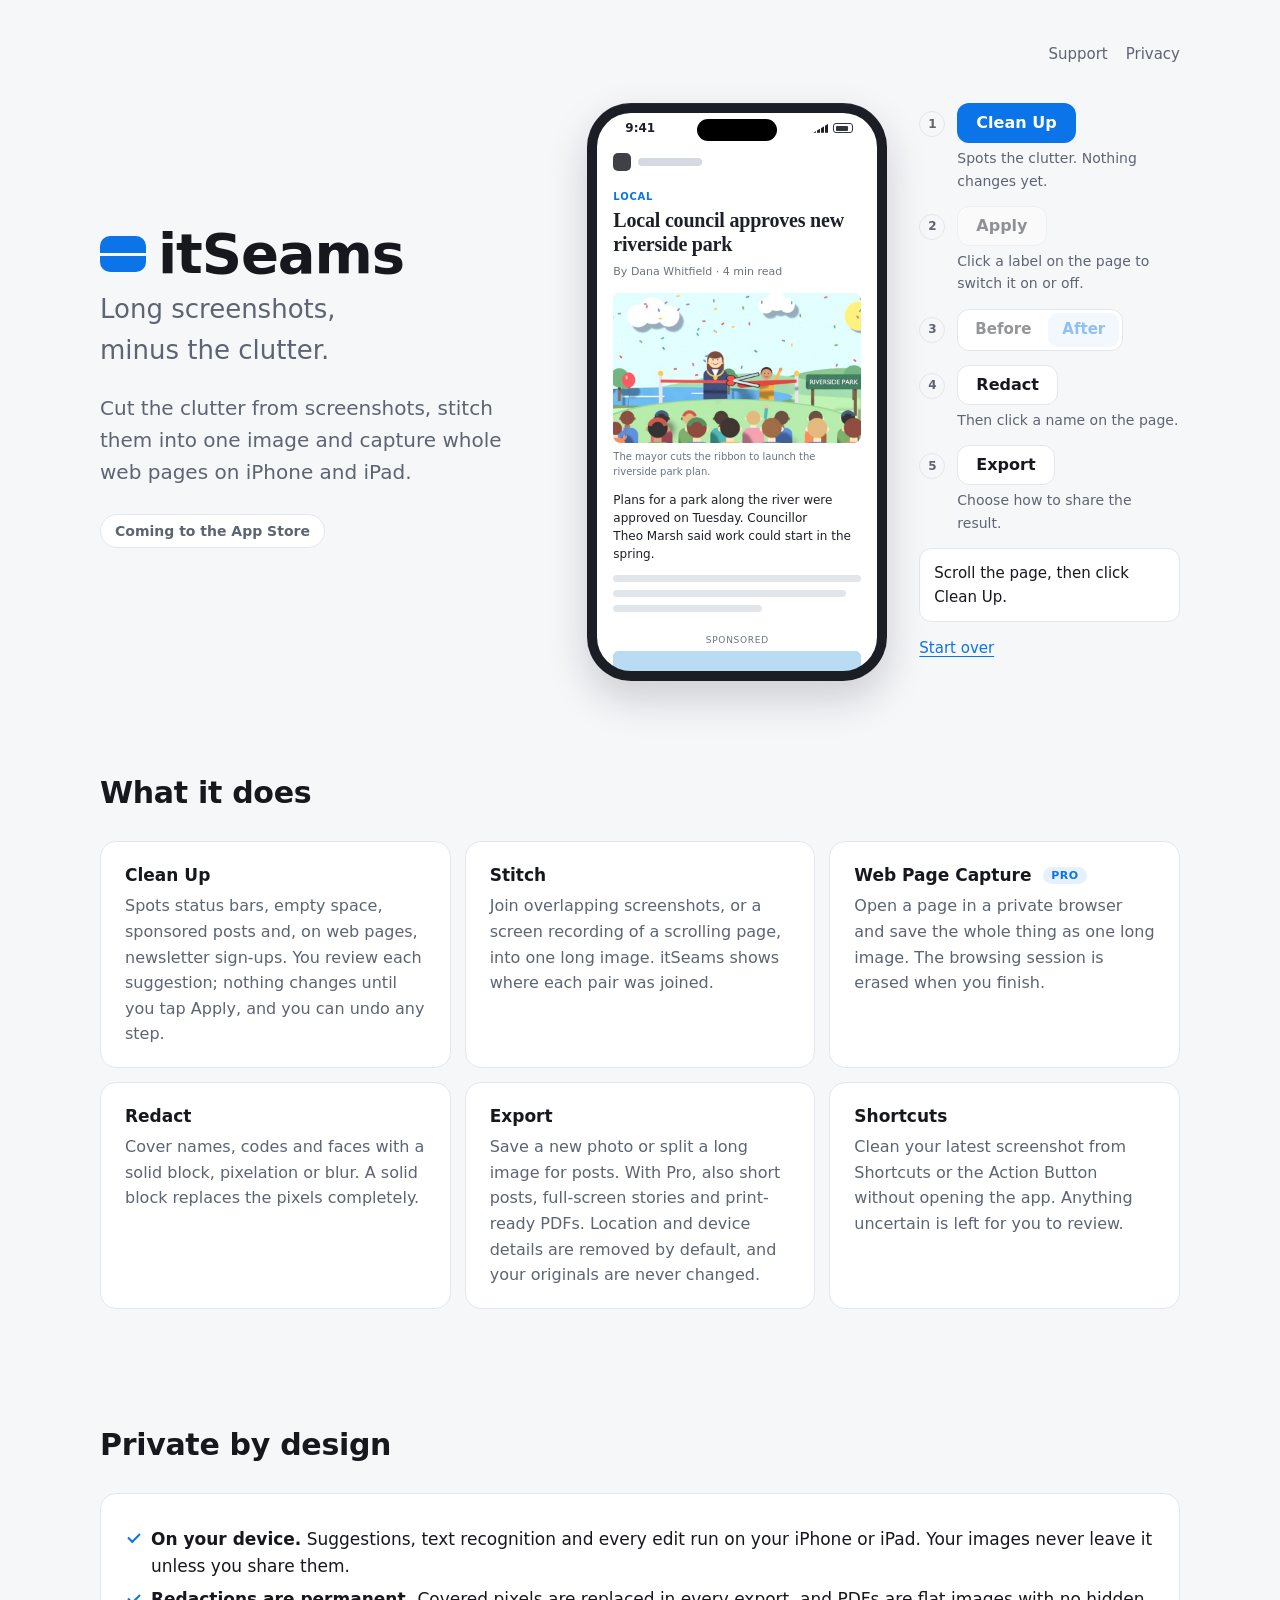
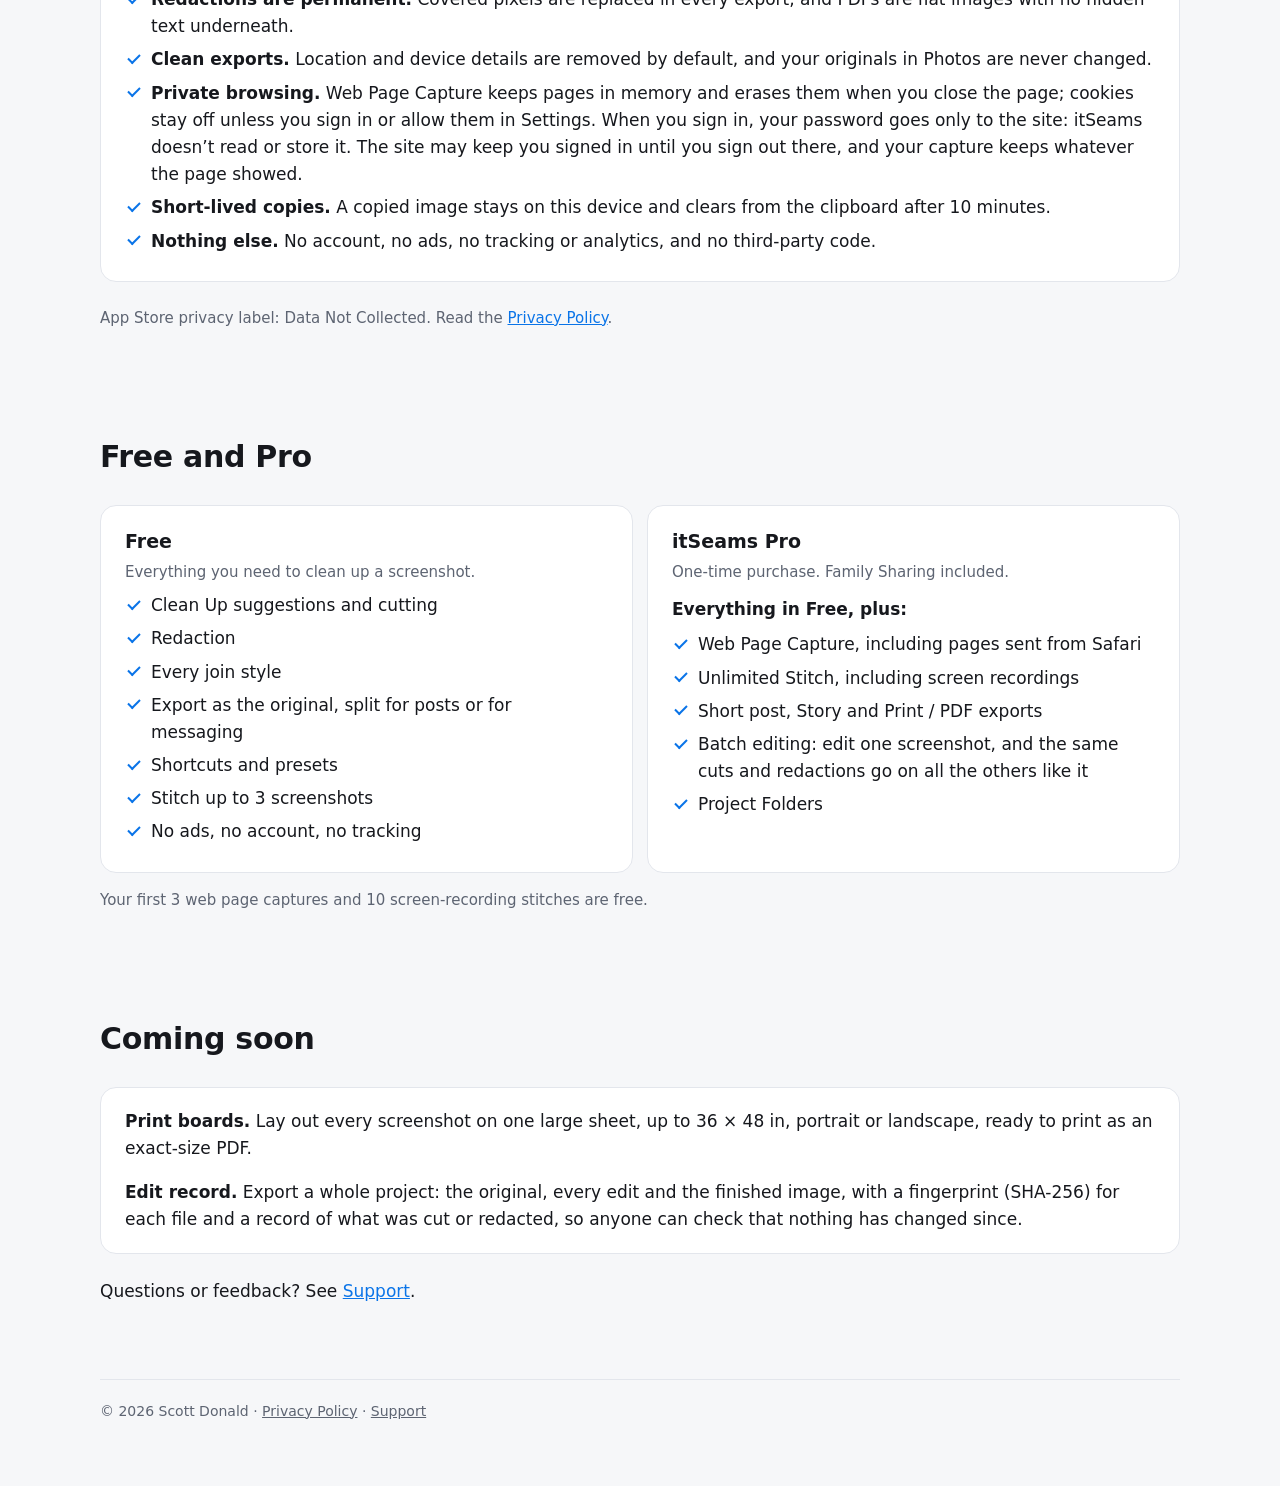
==== index.html @ 7c0210e3 "Demo: Export step with simulated presets An Export button under Redact opens a popup (a bottom sheet" ====
<!doctype html>
<html lang="en">
<head>
<meta charset="utf-8">
<meta http-equiv="Content-Security-Policy" content="default-src 'none'; script-src 'self'; style-src 'self'; img-src 'self'; form-action 'none'; base-uri 'none'; object-src 'none'">
<meta name="referrer" content="no-referrer">
<meta name="color-scheme" content="light dark">
<meta name="viewport" content="width=device-width, initial-scale=1">
<title>itSeams: clean, long screenshots</title>
<meta name="description" content="itSeams cleans up screenshots, stitches them into one long image, captures whole web pages and redacts what's private, all on your iPhone and iPad.">
<meta name="theme-color" content="#f6f7f9" media="(prefers-color-scheme: light)">
<meta name="theme-color" content="#0f1115" media="(prefers-color-scheme: dark)">
<meta property="og:type" content="website">
<meta property="og:site_name" content="itSeams">
<meta property="og:title" content="itSeams: clean, long screenshots">
<meta property="og:description" content="Clean up, stitch and redact screenshots on your iPhone and iPad. No account, no tracking.">
<meta property="og:url" content="https://itseams.app/">
<link rel="icon" href="/favicon.svg" type="image/svg+xml">
<link rel="stylesheet" href="/style.css">
<link rel="stylesheet" href="/demo.css">
<script src="/demo.js" defer></script>
<script src="/guide.js" defer></script>
</head>
<body>
<div class="wrap">
<header class="home-header">
  <nav><a href="/support/">Support</a><a href="/privacy/">Privacy</a></nav>
</header>
<main>
  <section class="hero">
    <h1 class="title"><span class="mark" aria-hidden="true"></span>itSeams</h1>
    <p class="slogan">Long screenshots, minus the clutter.</p>
  </section>

  <section class="section demo" id="demo" aria-labelledby="demo-title">
    <h2 id="demo-title" class="vh">Try it: clean up a sample page, compare, then hide a name</h2>
    <div class="demo-grid">
      <div class="phone">
        <div class="screen" id="screen" tabindex="0" role="region" aria-label="Sample page capture, scrollable">
          <div class="pg" id="page">
            <div class="band band-sbar" data-cut="Status bar" data-strength="strong">
              <div class="sbar"><button type="button" class="sb-btn sb-time" data-say="It’s always 9:41 in a screenshot.">9:41</button><span class="sb-icons"><button type="button" class="sb-btn" aria-label="Signal" data-say="No signal needed. itSeams works entirely on your iPhone."><span class="sb-sig"></span></button><button type="button" class="sb-btn" aria-label="Battery" data-say="Always 100% in a screenshot. Clean Up cuts this bar anyway."><span class="sb-bat"></span></button></span></div>
            </div>
            <div class="band">
              <div class="site" aria-hidden="true"><span class="logo"><i></i><b></b></span></div>
            </div>
            <div class="band">
              <div class="pad">
                <p class="kicker">Local</p>
                <p class="hl">Local council approves new riverside park</p>
                <p class="byline">By Dana Whitfield · 4 min read</p>
              </div>
            </div>
            <div class="band">
              <div class="photo"><img src="/img/park-opening.jpg" width="960" height="450" alt="Paper cut-out picture: the mayor, a woman with a gold chain of office, and a young helper cut a red ribbon at Riverside Park; a crowd watches, one child holding a red balloon, with a lake and a hill behind."></div>
              <p class="cap">The mayor cuts the ribbon to launch the riverside park plan.</p>
            </div>
            <div class="band">
              <div class="pad txt">
                <p>Plans for a park along the river were approved on Tuesday. Councillor <button type="button" class="nm">Theo Marsh</button> said work could start in the spring.</p>
                <div class="lines" aria-hidden="true"><span class="ln w100"></span><span class="ln w94"></span><span class="ln w60"></span></div>
              </div>
            </div>
            <div class="band" data-cut="Inline video" data-strength="strong">
              <div class="ad vid">
                <small>Sponsored</small>
                <div class="vid-frame">
                  <svg class="vid-scene" role="img" aria-label="Sponsored video: a red car on a country road" viewBox="0 0 240 120" preserveAspectRatio="xMidYMid slice">
                    <rect width="240" height="120" class="vs-sky"/>
                    <path d="M0 78 L60 56 L110 70 L170 48 L240 66 L240 120 L0 120 Z" class="vs-hill"/>
                    <rect y="88" width="240" height="32" class="vs-road"/>
                    <g class="vs-dash"><rect x="0" y="103" width="16" height="2"/><rect x="40" y="103" width="16" height="2"/><rect x="80" y="103" width="16" height="2"/><rect x="120" y="103" width="16" height="2"/><rect x="160" y="103" width="16" height="2"/><rect x="200" y="103" width="16" height="2"/><rect x="240" y="103" width="16" height="2"/></g>
                    <g class="vs-car" transform="translate(70 66)">
                      <path d="M4 26 C4 20 8 18 14 17 L30 15 L42 6 C46 3 50 2 56 2 L78 2 C84 2 88 4 92 8 L100 16 L112 18 C118 19 120 22 120 26 L120 30 L4 30 Z" class="vs-body"/>
                      <path d="M46 8 L56 5 L74 5 L74 15 L38 15 Z M78 5 L84 5 C87 5 89 6 91 9 L96 15 L78 15 Z" class="vs-glass"/>
                      <circle cx="30" cy="30" r="9" class="vs-tyre"/><circle cx="30" cy="30" r="4" class="vs-hub"/>
                      <circle cx="96" cy="30" r="9" class="vs-tyre"/><circle cx="96" cy="30" r="4" class="vs-hub"/>
                    </g>
                  </svg>
                  <button type="button" class="vid-play" aria-label="Play" data-say="It’s an ad. Clean Up can cut it for you."></button>
                  <span class="vid-bar" aria-hidden="true"><i></i></span>
                  <span class="vid-time" aria-hidden="true">0:15</span>
                </div>
                <p class="vid-cta"><span>Test drive the all-new sedan</span><b>Learn more</b></p>
              </div>
            </div>
            <div class="band">
              <div class="pad lines" aria-hidden="true"><span class="ln w100"></span><span class="ln w88"></span><span class="ln w94"></span><span class="ln w45"></span></div>
            </div>
            <div class="band gap" data-cut="Empty space" data-strength="strong"></div>
            <div class="band">
              <div class="pad txt">
                <p>“It’s a place for everyone,” said <button type="button" class="nm">Ines Calder</button>, who lives nearby.</p>
                <div class="lines" aria-hidden="true"><span class="ln w94"></span><span class="ln w100"></span><span class="ln w72"></span></div>
              </div>
            </div>
            <div class="band" data-cut="Sign-up" data-strength="maybe">
              <div class="signup">
                <strong>Subscribe to our newsletter</strong>
                <p>The week’s local news, every Friday.</p>
                <div class="row"><span class="field" aria-hidden="true">Email address</span><button type="button" class="go" data-say="Boxes like this are what Clean Up suggests cutting.">Sign up</button></div>
              </div>
            </div>
            <div class="band" data-cut="End of page" data-strength="strong">
              <div class="related">
                <strong>Related</strong>
                <div class="rel" aria-hidden="true"><i></i><span><span class="ln w94"></span><span class="ln w60"></span></span></div>
                <div class="rel" aria-hidden="true"><i></i><span><span class="ln w88"></span><span class="ln w45"></span></span></div>
                <div class="rel" aria-hidden="true"><i></i><span><span class="ln w100"></span><span class="ln w72"></span></span></div>
              </div>
              <div class="foot" aria-hidden="true"><span class="ln w45"></span><span class="ln w60"></span></div>
            </div>
          </div>
        </div>
      </div>

      <div class="panel" id="panel" hidden>
        <ol class="steps">
          <li><div><button type="button" class="btn primary" id="btn-clean">Clean Up</button>
            <span class="hint">Spots the clutter. Nothing changes yet.</span></div></li>
          <li><div><button type="button" class="btn" id="btn-apply" disabled>Apply</button>
            <span class="hint">Tap a label on the page to switch it on or off.</span></div></li>
          <li><div><div class="seg" role="group" aria-label="Compare">
              <button type="button" class="btn" id="btn-before" aria-pressed="false" disabled>Before</button>
              <button type="button" class="btn" id="btn-after" aria-pressed="true" disabled>After</button>
            </div></div></li>
          <li><div><button type="button" class="btn" id="btn-redact" aria-pressed="false">Redact</button>
            <span class="hint">Then tap a name on the page.</span></div></li>
          <li class="ex-step"><div><button type="button" class="btn" id="btn-export" aria-haspopup="dialog" aria-expanded="false" aria-controls="ex-pop">Export</button>
            <span class="hint">Choose how to share the result.</span>
            <div class="ex-scrim" id="ex-scrim" hidden></div>
            <div class="ex-pop" id="ex-pop" role="dialog" aria-labelledby="ex-title" hidden>
              <div class="ex-head"><h3 class="ex-title" id="ex-title">Export</h3><button type="button" class="ex-close" id="ex-close">Done</button></div>
              <div class="ex-opts" role="group" aria-label="Export as">
                <button type="button" class="ex-opt" data-preset="original" aria-pressed="false">Original</button>
                <button type="button" class="ex-opt" data-preset="posts" aria-pressed="false">Split for posts</button>
                <button type="button" class="ex-opt" data-preset="shortPost" aria-pressed="false">Short post · ≤ 4 images <span class="tag-pro">Pro</span></button>
                <button type="button" class="ex-opt" data-preset="story" aria-pressed="false">Story 9:16 <span class="tag-pro">Pro</span></button>
                <button type="button" class="ex-opt" data-preset="print" aria-pressed="false">Print / PDF <span class="tag-pro">Pro</span></button>
              </div>
              <p class="ex-sum" id="ex-sum"></p>
              <div class="ex-sim" id="ex-sim" aria-hidden="true"></div>
              <p class="ex-cap" id="ex-cap" aria-live="polite"></p>
              <p class="ex-note" id="ex-note"></p>
            </div></div></li>
        </ol>
        <p class="demo-status" id="status" role="status" aria-live="polite">Scroll the page, then tap Clean Up.</p>
        <button type="button" class="linkish" id="btn-reset">Start over</button>
      </div>
    </div>
  </section>

  <section class="intro">
    <p class="lede">Cut the clutter from screenshots, stitch them into one image and capture whole web pages on iPhone and iPad.</p>
    <p class="store-note">Coming to the App Store</p>
  </section>

  <section class="section" aria-labelledby="features-title">
    <h2 id="features-title">What it does</h2>
    <div class="features">
      <div class="card">
        <h3>Clean Up</h3>
        <p>Spots status bars, empty space, sponsored posts and, on web pages, newsletter sign-ups. You review each suggestion; nothing changes until you tap Apply, and you can undo any step.</p>
      </div>
      <div class="card">
        <h3>Stitch</h3>
        <p>Join overlapping screenshots, or a screen recording of a scrolling page, into one long image. itSeams shows where each pair was joined.</p>
      </div>
      <div class="card">
        <h3>Web Page Capture <span class="tag-pro">Pro</span></h3>
        <p>Open a page in a private browser and save the whole thing as one long image. The browsing session is erased when you finish.</p>
      </div>
      <div class="card">
        <h3>Redact</h3>
        <p>Cover names, codes and faces with a solid block, pixelation or blur. A solid block replaces the pixels completely.</p>
      </div>
      <div class="card">
        <h3>Export</h3>
        <p>Save a new photo or split a long image for posts. With Pro, also short posts, full-screen stories and print-ready PDFs. Location and device details are removed by default, and your originals are never changed.</p>
      </div>
      <div class="card">
        <h3>Shortcuts</h3>
        <p>Clean your latest screenshot from Shortcuts or the Action Button without opening the app. Anything uncertain is left for you to review.</p>
      </div>
    </div>
  </section>

  <section class="section" aria-labelledby="privacy-title">
    <h2 id="privacy-title">Private by design</h2>
    <div class="card">
      <ul class="checks">
        <li><strong>On your device.</strong> Suggestions, text recognition and every edit run on your iPhone or iPad. Your images never leave it unless you share them.</li>
        <li><strong>Redactions are permanent.</strong> Covered pixels are replaced in every export, and PDFs are flat images with no hidden text underneath.</li>
        <li><strong>Clean exports.</strong> Location and device details are removed by default, and your originals in Photos are never changed.</li>
        <li><strong>Private browsing.</strong> Web Page Capture keeps pages in memory and erases them when you close the page; cookies stay off unless you sign in or allow them in Settings. When you sign in, your password goes only to the site: itSeams doesn’t read or store it. The site may keep you signed in until you sign out there, and your capture keeps whatever the page showed.</li>
        <li><strong>Short-lived copies.</strong> A copied image stays on this device and clears from the clipboard after 10 minutes.</li>
        <li><strong>Nothing else.</strong> No account, no ads, no tracking or analytics, and no third-party code.</li>
      </ul>
    </div>
    <p class="note">App Store privacy label: Data Not Collected. Read the <a href="/privacy/">Privacy Policy</a>.</p>
  </section>

  <section class="section" aria-labelledby="pricing-title">
    <h2 id="pricing-title">Free and Pro</h2>
    <div class="plans">
      <div class="card">
        <h3>Free</h3>
        <p class="price">Everything you need to clean up a screenshot.</p>
        <ul class="checks">
          <li>Clean Up suggestions and cutting</li>
          <li>Redaction</li>
          <li>Every join style</li>
          <li>Export as the original, split for posts or for messaging</li>
          <li>Shortcuts and presets</li>
          <li>Stitch up to 3 screenshots</li>
          <li>No ads, no account, no tracking</li>
        </ul>
      </div>
      <div class="card">
        <h3>itSeams Pro</h3>
        <p class="price">One-time purchase. Family Sharing included.</p>
        <p class="plus">Everything in Free, plus:</p>
        <ul class="checks">
          <li>Web Page Capture, including pages sent from Safari</li>
          <li>Unlimited Stitch, including screen recordings</li>
          <li>Short post, Story and Print / PDF exports</li>
          <li>Batch editing: edit one screenshot, and the same cuts and redactions go on all the others like it</li>
          <li>Project Folders</li>
        </ul>
      </div>
    </div>
    <p class="note">Your first 3 web page captures and 10 screen-recording stitches are free.</p>
  </section>

  <section class="section" aria-labelledby="soon-title">
    <h2 id="soon-title">Coming soon</h2>
    <div class="card">
      <p><strong>Print boards.</strong> Lay out every screenshot on one large sheet, up to 36 × 48 in, portrait or landscape, ready to print as an exact-size PDF.</p>
      <p><strong>Edit record.</strong> Export a whole project: the original, every edit and the finished image, with a fingerprint (SHA-256) for each file and a record of what was cut or redacted, so anyone can check that nothing has changed since.</p>
    </div>
    <p>Questions or feedback? See <a href="/support/">Support</a>.</p>
  </section>
</main>
<footer>© 2026 Scott Donald · <a href="/privacy/">Privacy Policy</a> · <a href="/support/">Support</a></footer>
</div>
</body>
</html>
---- style.css ----
:root {
  --bg: #f6f7f9;
  --card: #ffffff;
  --text: #16181d;
  --muted: #5d6472;
  --accent: #0a74e8;
  --accent-soft: rgba(10, 116, 232, 0.1);
  --rule: #e3e6ec;
  color-scheme: light dark;
}
@media (prefers-color-scheme: dark) {
  :root {
    --bg: #0f1115;
    --card: #181b21;
    --text: #eceef2;
    --muted: #9aa1ae;
    --accent: #4ea1ff;
    --accent-soft: rgba(78, 161, 255, 0.14);
    --rule: #2a2e37;
  }
}
* { box-sizing: border-box; }
html { -webkit-text-size-adjust: 100%; }
body {
  margin: 0;
  background: var(--bg);
  color: var(--text);
  font: 17px/1.6 -apple-system, BlinkMacSystemFont, "SF Pro Text", system-ui, sans-serif;
}
.wrap { max-width: 720px; margin: 0 auto; padding: 32px 20px 64px; }
header { display: flex; align-items: center; justify-content: space-between; gap: 16px; margin-bottom: 28px; }
.brand { display: flex; align-items: center; gap: 10px; color: var(--text); text-decoration: none; font-weight: 700; font-size: 20px; }
.mark { width: 28px; height: 22px; border-radius: 6px; background: var(--accent); position: relative; }
.mark::after { content: ""; position: absolute; left: 0; right: 0; top: 10px; height: 2px; background: var(--bg); }
nav a { color: var(--muted); text-decoration: none; margin-left: 18px; font-size: 15px; }
nav a:hover, nav a[aria-current] { color: var(--text); }
h1 { font-size: 36px; line-height: 1.15; margin: 0 0 12px; letter-spacing: -0.02em; }
h2 { font-size: 21px; margin: 36px 0 8px; letter-spacing: -0.01em; }
h3 { font-size: 17px; margin: 0 0 4px; }
.lede { font-size: 20px; color: var(--muted); margin: 0 0 28px; }
.updated { color: var(--muted); font-size: 15px; }
.card { background: var(--card); border: 1px solid var(--rule); border-radius: 16px; padding: 20px 24px; margin: 24px 0; }
.card p:first-child { margin-top: 0; }
.card p:last-child { margin-bottom: 0; }
ul { padding-left: 22px; }
li { margin: 6px 0; }
a { color: var(--accent); }
a:focus-visible, button:focus-visible, [tabindex]:focus-visible { outline: 2px solid var(--accent); outline-offset: 2px; }
dt { font-weight: 600; margin-top: 18px; }
dd { margin: 4px 0 0; color: var(--text); }
footer { margin-top: 56px; padding-top: 20px; border-top: 1px solid var(--rule); color: var(--muted); font-size: 14px; }
footer a { color: var(--muted); }

/* Home */
.hero { margin: 0; }
.hero h1 { font-size: 40px; margin: 0; }
.home-header { justify-content: flex-end; margin-bottom: 4px; }
.title { display: flex; align-items: center; gap: 12px; }
.title .mark { width: 36px; height: 28px; border-radius: 8px; flex: none; }
.title .mark::after { top: 13px; height: 2.5px; }
.slogan { font-size: 21px; color: var(--muted); margin: 2px 0 0; text-wrap: balance; }
#demo.section { margin-top: 20px; }
.intro { margin-top: 28px; }
.intro .lede { max-width: 34em; font-size: 18px; margin-bottom: 12px; }
.store-note { display: inline-block; font-size: 14px; font-weight: 600; color: var(--muted); border: 1px solid var(--rule); border-radius: 999px; padding: 5px 14px; background: var(--card); }
.section { margin-top: 64px; }
.section > h2 { margin-top: 0; font-size: 26px; }
.section-lede { color: var(--muted); margin: 0 0 24px; }
.features { display: grid; grid-template-columns: 1fr; gap: 14px; margin: 24px 0; }
.features .card { margin: 0; }
.features p { margin: 0; color: var(--muted); font-size: 16px; }
.tag-pro { font-size: 11px; font-weight: 700; letter-spacing: 0.04em; text-transform: uppercase; color: var(--accent); background: var(--accent-soft); border-radius: 999px; padding: 2px 8px; margin-left: 6px; vertical-align: 2px; }
.checks { list-style: none; padding: 0; margin: 12px 0 0; }
.checks li { padding-left: 26px; position: relative; margin: 6px 0; }
.checks li::before { content: ""; position: absolute; left: 3px; top: 0.45em; width: 10px; height: 5px; border-left: 2px solid var(--accent); border-bottom: 2px solid var(--accent); transform: rotate(-45deg); }
.label-big { font-size: 19px; font-weight: 700; margin: 0; }
.plans { display: grid; grid-template-columns: 1fr; gap: 14px; margin: 24px 0 8px; }
.plans .card { margin: 0; }
.plans h3 { font-size: 19px; }
.plans .price { color: var(--muted); font-size: 15px; margin: 0 0 4px; }
.plans .checks { margin-top: 8px; }
.plans .plus { margin: 12px 0 0; font-weight: 600; }
.note { color: var(--muted); font-size: 15px; }

@media (min-width: 640px) {
  .features { grid-template-columns: 1fr 1fr; }
  .plans { grid-template-columns: 1fr 1fr; }
}
@media (max-width: 480px) {
  h1 { font-size: 30px; }
  .hero h1 { font-size: 32px; }
  .slogan { font-size: 17px; }
  .intro .lede { font-size: 16px; margin-bottom: 10px; }
  header { margin-bottom: 14px; }
  .home-header { margin-bottom: 0; }
  .title .mark { width: 30px; height: 24px; }
  .title .mark::after { top: 11px; }
  .wrap { padding-top: 16px; }
  #demo.section { margin-top: 14px; }
  .lede { font-size: 18px; }
  nav a { margin-left: 12px; }
  .wrap { padding-left: 16px; padding-right: 16px; }
  .card { padding: 18px; }
  .section { margin-top: 52px; }
  .section > h2 { font-size: 23px; }
}

/* Large screens: headline and intro on the left, the demo beside them in the first view. */
@media (min-width: 1100px) {
  .wrap { max-width: 1120px; padding-top: 40px; }
  .home-header { margin-bottom: 36px; }
  main { display: grid; grid-template-columns: minmax(0, 5fr) minmax(0, 7fr); column-gap: 64px; }
  main > section { grid-column: 1 / -1; }
  main > .hero { grid-column: 1; grid-row: 1; align-self: end; }
  main > .intro { grid-column: 1; grid-row: 2; align-self: start; margin-top: 20px; }
  main > #demo.section { grid-column: 2; grid-row: 1 / span 2; margin-top: 0; }
  .hero h1 { font-size: 56px; }
  .title .mark { width: 46px; height: 36px; border-radius: 10px; }
  .title .mark::after { top: 17px; height: 3px; }
  .slogan { font-size: 26px; }
  .intro .lede { font-size: 20px; }
  .features { grid-template-columns: repeat(3, 1fr); }
  .phone { width: 340px; }
  .section > h2 { font-size: 30px; }
  .section { margin-top: 88px; }
}
---- demo.css ----
/* Interactive demo: a mock web page capture inside a phone frame. */
.demo {
  --pg-bg: #ffffff;
  --pg-text: #1d2027;
  --pg-muted: #6b7280;
  --pg-line: #e2e5ea;
  --pg-line-2: #d5d9e0;
  --pg-soft: #f2f4f7;
  --bezel: #1b1e24;
  --cut: #0a74e8;
  --cut-soft: rgba(10, 116, 232, 0.12);
  --maybe: #8a5a00;
  --maybe-soft: rgba(214, 140, 0, 0.14);
  --ink: #111318;
  --dur: 380ms;
}
@media (prefers-color-scheme: dark) {
  .demo {
    --pg-bg: #1a1d23;
    --pg-text: #e9ebef;
    --pg-muted: #9aa1ae;
    --pg-line: #2c3039;
    --pg-line-2: #353a45;
    --pg-soft: #22262e;
    --bezel: #2b2f38;
    --cut: #4ea1ff;
    --cut-soft: rgba(78, 161, 255, 0.16);
    --maybe: #f0b44c;
    --maybe-soft: rgba(240, 180, 76, 0.16);
    --ink: #f2f3f5; /* redactions read as solid boxes on the dark page */
  }
}

.demo-grid { display: grid; grid-template-columns: 1fr; gap: 22px; justify-items: center; }
@media (min-width: 640px) {
  .demo-grid { grid-template-columns: auto 1fr; align-items: start; justify-items: start; gap: 32px; }
}

/* Phone frame */
.phone {
  position: relative;
  width: 300px; max-width: 100%;
  padding: 10px;
  border-radius: 44px;
  background: var(--bezel);
  box-shadow: 0 1px 0 rgba(255,255,255,0.06) inset, 0 18px 40px rgba(16, 24, 40, 0.18);
}
/* The island: a black pill over the top of the screen, between the time and the icons. */
.phone::before { content: ""; position: absolute; top: 16px; left: 50%; width: 80px; height: 22px; margin-left: -40px; border-radius: 999px; background: #000; z-index: 4; pointer-events: none; }
.screen {
  height: min(560px, 62vh);
  min-height: 420px;
  border-radius: 34px;
  overflow-y: auto;
  overscroll-behavior: contain;
  -webkit-overflow-scrolling: touch;
  background: var(--pg-bg);
  color: var(--pg-text);
  scrollbar-width: none; /* a real phone shows no scrollbar; the guide hints at scrolling */
}
.screen::-webkit-scrollbar { display: none; }
.screen:focus-visible { outline: 3px solid var(--accent); outline-offset: 3px; }

/* Mock page */
.pg { font: 12px/1.5 -apple-system, BlinkMacSystemFont, system-ui, sans-serif; padding-bottom: 18px; }
.band { position: relative; overflow: hidden; transition: height var(--dur) ease; }
.band > * { transition: opacity calc(var(--dur) * 0.6) ease; }
.band::after {
  content: ""; position: absolute; left: 0; right: 0; top: calc(50% - 1px); height: 2px;
  background: var(--cut); opacity: 0; transition: opacity var(--dur) ease; pointer-events: none;
}
.band.cut > * { opacity: 0; }
.band.cut::after { opacity: 1; }

.sbar { height: 30px; display: flex; align-items: center; justify-content: space-between; padding: 0 24px 0 28px; font-weight: 600; font-size: 12px; }
.sb-icons { display: flex; gap: 5px; align-items: center; }
.sb-sig { width: 15px; height: 9px; background: linear-gradient(to right, currentColor 0 3px, transparent 3px 4px, currentColor 4px 7px, transparent 7px 8px, currentColor 8px 11px, transparent 11px 12px, currentColor 12px 15px); clip-path: polygon(0 100%, 100% 0, 100% 100%); }
.sb-bat { width: 20px; height: 10px; border: 1.5px solid currentColor; border-radius: 3px; position: relative; opacity: 0.9; }
.sb-bat::after { content: ""; position: absolute; inset: 1.5px; right: 4px; background: currentColor; border-radius: 1px; }

.sb-btn { font: inherit; color: inherit; background: none; border: 0; padding: 3px 4px; margin: -3px -4px; border-radius: 5px; cursor: pointer; display: inline-flex; align-items: center; }
.sb-btn:focus-visible { outline: 2px solid var(--accent); outline-offset: 1px; }
.sb-pop { position: absolute; left: 50%; top: 46px; transform: translateX(-50%); width: calc(100% - 48px); max-width: 250px; z-index: 7; padding: 9px 12px; border-radius: 12px; background: rgba(24, 27, 33, 0.92); color: #fff; font: 500 12px/1.35 -apple-system, BlinkMacSystemFont, system-ui, sans-serif; text-align: center; box-shadow: 0 6px 18px rgba(0, 0, 0, 0.25); transition: opacity 0.2s, transform 0.2s; }
.sb-pop.off { opacity: 0; transform: translate(-50%, -6px); pointer-events: none; }
.site { display: flex; align-items: center; padding: 10px 16px 4px; }
.logo { display: flex; align-items: center; gap: 7px; }
.logo i { width: 18px; height: 18px; border-radius: 5px; background: var(--pg-text); opacity: 0.85; display: block; }
.logo b { width: 64px; height: 8px; border-radius: 4px; background: var(--pg-line-2); display: block; }

.pad { padding: 0 16px; }
.kicker { margin: 14px 0 4px; font-size: 10px; font-weight: 700; letter-spacing: 0.08em; text-transform: uppercase; color: var(--cut); }
.hl { margin: 0 0 8px; font: 700 20px/1.2 Georgia, "Times New Roman", serif; letter-spacing: -0.01em; }
.byline { margin: 0 0 12px; color: var(--pg-muted); font-size: 11px; }
.photo {
  height: 150px; margin: 0 16px; border-radius: 8px; position: relative; overflow: hidden; background: #cfe6f5;
}
.photo img { display: block; width: 100%; height: 100%; object-fit: cover; object-position: 54% 50%; }
@media (prefers-color-scheme: dark) {
  .photo { filter: brightness(0.82) saturate(0.9); }
}
.cap { margin: 6px 16px 12px; color: var(--pg-muted); font-size: 10px; }
.txt p { margin: 0 0 8px; }
.ln { display: block; height: 7px; border-radius: 4px; background: var(--pg-line); margin: 0 0 8px; }
.w100 { width: 100%; } .w94 { width: 94%; } .w88 { width: 88%; } .w80 { width: 80%; } .w72 { width: 72%; } .w60 { width: 60%; } .w45 { width: 45%; }
.lines { padding-block: 4px 6px; }

.ad { margin: 8px 16px 12px; }
/* Inline video ad: a generic car, drawn here. */
.vid-frame { position: relative; border-radius: 6px; overflow: hidden; aspect-ratio: 2 / 1; background: #9fc7e6; }
.vid-scene { display: block; width: 100%; height: 100%; }
.vs-sky { fill: #b9dcf2; }
.vs-hill { fill: #8fb89a; }
.vs-road { fill: #5b616b; }
.vs-dash rect { fill: #e9e3c4; }
.vs-body { fill: #c8473d; }
.vs-glass { fill: #dbe9f3; }
.vs-tyre { fill: #23262c; }
.vs-hub { fill: #aeb3bb; }
.vs-dash { animation: vs-road 1.2s linear infinite; }
@keyframes vs-road { to { transform: translateX(-40px); } }
.vid-play { border: 0; padding: 0; cursor: pointer; position: absolute; left: 50%; top: 42%; width: 34px; height: 34px; margin: -17px 0 0 -17px; border-radius: 50%; background: rgba(0, 0, 0, 0.55); }
.vid-play:focus-visible { outline: 2px solid #fff; outline-offset: 2px; }
.vid-play::after { content: ""; position: absolute; left: 13px; top: 10px; border-style: solid; border-width: 7px 0 7px 11px; border-color: transparent transparent transparent #fff; }
.vid-bar { position: absolute; left: 8px; right: 40px; bottom: 8px; height: 3px; border-radius: 2px; background: rgba(255, 255, 255, 0.45); }
.vid-bar i { display: block; width: 35%; height: 100%; border-radius: 2px; background: #fff; }
.vid-time { position: absolute; right: 8px; bottom: 4px; font-size: 9px; font-weight: 600; color: #fff; }
.vid-cta { display: flex; align-items: center; justify-content: space-between; gap: 8px; margin: 6px 0 0; font-size: 10px; color: var(--pg-muted); }
.vid-cta b { flex: none; font-size: 10px; padding: 4px 8px; border-radius: 4px; background: var(--pg-soft); color: var(--pg-text); }
@media (prefers-color-scheme: dark) { .vid-frame { filter: brightness(0.85); } }
.ad small { display: block; text-align: center; font-size: 9px; letter-spacing: 0.08em; text-transform: uppercase; color: var(--pg-muted); margin-bottom: 4px; }
.ad-box {
  height: 110px; border-radius: 6px; display: grid; place-items: center;
  background: repeating-linear-gradient(135deg, var(--pg-soft) 0 10px, var(--pg-bg) 10px 20px);
  border: 1px solid var(--pg-line);
}
.ad-box span { width: 92px; height: 28px; border-radius: 14px; background: var(--pg-line-2); display: block; }
.gap { height: 170px; }

.signup { margin: 8px 16px 14px; padding: 14px; border-radius: 10px; background: var(--pg-soft); border: 1px solid var(--pg-line); }
.signup strong { display: block; font-size: 13px; margin-bottom: 2px; }
.signup p { margin: 0 0 10px; color: var(--pg-muted); font-size: 11px; }
.signup .row { display: flex; gap: 6px; }
.signup .field { flex: 1; min-width: 0; height: 30px; border-radius: 6px; background: var(--pg-bg); border: 1px solid var(--pg-line-2); color: var(--pg-muted); font-size: 11px; display: flex; align-items: center; padding: 0 8px; }
.signup .go { height: 30px; padding: 0 10px; border-radius: 6px; border: 0; cursor: pointer; background: var(--pg-text); color: var(--pg-bg); font: 600 11px/1 -apple-system, BlinkMacSystemFont, system-ui, sans-serif; display: flex; align-items: center; }
.signup .go:focus-visible { outline: 2px solid var(--accent); outline-offset: 1px; }

.related { margin: 6px 16px 0; padding-top: 12px; border-top: 1px solid var(--pg-line); }
.related strong { display: block; font-size: 12px; margin-bottom: 8px; }
.rel { display: flex; gap: 10px; align-items: center; margin-bottom: 10px; }
.rel i { flex: none; width: 44px; height: 34px; border-radius: 5px; background: var(--pg-line-2); display: block; }
.rel span { flex: 1; }
.rel .ln { margin-bottom: 6px; }
.foot { margin: 8px 16px 0; padding-top: 12px; border-top: 1px solid var(--pg-line); }

/* Names in the article: plain text until Redact is on */
.nm {
  font: inherit; color: inherit; background: none; border: 0; padding: 0 1px; margin: 0 -1px;
  border-radius: 3px; cursor: default; -webkit-tap-highlight-color: transparent;
}
.demo.redacting .nm { cursor: pointer; background: var(--cut-soft); box-shadow: 0 0 0 1px var(--cut) inset; }
.nm.redacted, .demo.redacting .nm.redacted { background: var(--ink); color: transparent; box-shadow: none; }
.nm:focus-visible { outline: 2px solid var(--cut); outline-offset: 1px; }

/* Suggestions */
.demo.reviewing .band.sug { box-shadow: 0 0 0 2px var(--cut) inset; background: var(--cut-soft); }
.demo.reviewing .band.sug.off { box-shadow: 0 0 0 1.5px var(--pg-line-2) inset; background: transparent; }
.demo.reviewing .band.sug.off.maybe { box-shadow: 0 0 0 1.5px var(--maybe) inset; background: var(--maybe-soft); }
.chip {
  position: absolute; top: 6px; right: 8px; z-index: 2;
  display: inline-flex; align-items: center; gap: 5px;
  font: 600 11px/1 -apple-system, BlinkMacSystemFont, system-ui, sans-serif;
  padding: 5px 9px 5px 7px; border-radius: 999px; border: 0; cursor: pointer;
  background: var(--cut); color: #fff;
}
.chip::before { content: ""; width: 9px; height: 9px; border-radius: 50%; background: #fff; box-shadow: 0 0 0 1.5px #fff inset; }
.chip[aria-pressed="false"] { background: var(--pg-bg); color: var(--pg-text); box-shadow: 0 0 0 1px var(--pg-line-2); }
.chip[aria-pressed="false"]::before { background: transparent; box-shadow: 0 0 0 1.5px var(--pg-muted) inset; }
.chip .tag { font-weight: 500; opacity: 0.75; }
.chip:focus-visible { outline: 2px solid var(--accent); outline-offset: 1px; }
.band-sbar .chip { top: 4px; }

/* Before view: show what was removed */
.band.was-cut { background: repeating-linear-gradient(135deg, var(--cut-soft) 0 6px, transparent 6px 12px); box-shadow: 0 0 0 1.5px var(--cut) inset; }
.band.was-cut > * { opacity: 0.55; }
.demo.reviewing .band.sug.was-cut { background: repeating-linear-gradient(135deg, var(--cut-soft) 0 6px, transparent 6px 12px); }

/* Controls */
.panel { width: 100%; max-width: 380px; }
.steps { list-style: none; margin: 0; padding: 0; counter-reset: step; }
.steps li { display: flex; align-items: flex-start; gap: 12px; margin: 0 0 14px; }
.steps li::before {
  counter-increment: step; content: counter(step);
  flex: none; width: 24px; height: 24px; margin-top: 8px; border-radius: 50%;
  display: grid; place-items: center; font-size: 12px; font-weight: 700;
  color: var(--muted); border: 1.5px solid var(--rule);
}
.steps li > div { flex: 1; }
.steps .hint { display: block; color: var(--muted); font-size: 14px; margin-top: 4px; }
.btn {
  font: 600 16px/1 -apple-system, BlinkMacSystemFont, system-ui, sans-serif;
  min-height: 40px; padding: 10px 18px; border-radius: 12px; cursor: pointer;
  background: var(--card); color: var(--text); border: 1px solid var(--rule);
}
.btn:hover:not(:disabled) { border-color: var(--muted); }
.btn.primary { background: var(--accent); color: #fff; border-color: transparent; }
@media (prefers-color-scheme: dark) { .btn.primary { color: #0b1220; } }
.btn:disabled { opacity: 0.45; cursor: default; }
.btn[aria-pressed="true"] { background: var(--accent-soft); border-color: var(--accent); color: var(--accent); }
.seg { display: inline-flex; padding: 3px; gap: 3px; border-radius: 12px; border: 1px solid var(--rule); background: var(--card); }
.seg .btn { border: 0; min-height: 34px; padding: 8px 14px; border-radius: 9px; font-size: 15px; background: transparent; }
.seg .btn[aria-pressed="true"] { background: var(--accent-soft); color: var(--accent); }
.demo-status { min-height: 3.2em; margin: 6px 0 10px; padding: 12px 14px; border-radius: 12px; background: var(--card); border: 1px solid var(--rule); font-size: 15px; }
.linkish { font: inherit; font-size: 15px; background: none; border: 0; padding: 4px 0; color: var(--accent); cursor: pointer; text-decoration: underline; text-underline-offset: 3px; }

.autoplay-badge { position: absolute; left: 50%; top: -12px; transform: translateX(-50%); z-index: 6; white-space: nowrap; font: 600 12px/1 -apple-system, BlinkMacSystemFont, system-ui, sans-serif; color: #fff; background: var(--accent); padding: 6px 10px; border-radius: 999px; box-shadow: 0 2px 8px rgba(16, 24, 40, 0.2); opacity: 0; transition: opacity 0.3s; pointer-events: none; }
.autoplay-badge.on { opacity: 1; }

/* Idle guide (guide.js): a pulsing ring on the next button, or a finger swiping up in the phone. */
.btn.hint-pulse { animation: hint-ring 1.6s ease-out infinite; }
@keyframes hint-ring {
  0% { box-shadow: 0 0 0 0 var(--accent); }
  70%, 100% { box-shadow: 0 0 0 10px transparent; }
}
.ghost { position: absolute; left: 50%; bottom: 22%; width: 44px; height: 44px; margin-left: -22px; pointer-events: none; opacity: 0; transition: opacity 0.3s; z-index: 5; }
.ghost.on { opacity: 1; }
.ghost-dot, .ghost-trail { position: absolute; left: 0; top: 0; width: 44px; height: 44px; border-radius: 50%; }
.ghost-dot { background: rgba(255, 255, 255, 0.55); border: 2px solid rgba(255, 255, 255, 0.95); box-shadow: 0 2px 12px rgba(0, 0, 0, 0.3); }
.ghost-trail { background: rgba(255, 255, 255, 0.3); }
.ghost.on .ghost-dot { animation: ghost-swipe 2.4s cubic-bezier(0.45, 0, 0.15, 1) infinite; }
.ghost.on .ghost-trail { animation: ghost-trail 2.4s cubic-bezier(0.45, 0, 0.15, 1) infinite; }
.ghost-label { position: absolute; top: 52px; left: 50%; transform: translateX(-50%); font: 600 12px/1 -apple-system, BlinkMacSystemFont, system-ui, sans-serif; color: #fff; background: rgba(0, 0, 0, 0.6); padding: 4px 8px; border-radius: 999px; }
.ghost-mouse { display: none; }
.ghost.mouse .ghost-dot, .ghost.mouse .ghost-trail { display: none; }
.ghost.mouse .ghost-mouse { display: block; position: absolute; left: 50%; top: 4px; width: 24px; height: 36px; margin-left: -12px; border: 2px solid #fff; border-radius: 13px; background: rgba(0, 0, 0, 0.45); box-shadow: 0 2px 10px rgba(0, 0, 0, 0.3); }
.ghost.mouse .ghost-mouse::after { content: ""; position: absolute; left: 50%; top: 6px; width: 4px; height: 8px; margin-left: -2px; border-radius: 2px; background: #fff; }
.ghost.mouse.on .ghost-mouse::after { animation: ghost-wheel 1.4s ease-in-out infinite; }
@keyframes ghost-wheel {
  0% { transform: translateY(0); opacity: 1; }
  70% { transform: translateY(10px); opacity: 0; }
  100% { transform: translateY(0); opacity: 0; }
}
@keyframes ghost-swipe {
  0% { transform: translateY(0) scale(0.5); opacity: 0; }
  15% { transform: translateY(0) scale(1.05); opacity: 1; }
  25% { transform: translateY(0) scale(1); opacity: 1; }
  65% { transform: translateY(-130px) scale(0.9); opacity: 0.85; }
  80%, 100% { transform: translateY(-130px) scale(0.6); opacity: 0; }
}
@keyframes ghost-trail {
  0%, 22% { transform: translateY(0) scale(0.8); opacity: 0; }
  40% { opacity: 0.5; }
  70%, 100% { transform: translateY(-100px) scale(0.6); opacity: 0; }
}

@media (prefers-reduced-motion: reduce) {
  .ghost.mouse.on .ghost-mouse::after { animation: none; }
  .sb-pop { transition: none; }
  .btn.hint-pulse { animation: none; box-shadow: 0 0 0 3px var(--accent); }
  .ghost.on .ghost-dot, .ghost.on .ghost-trail { animation: none; }
  .ghost-trail { display: none; }
  .ghost-dot::after { content: ""; position: absolute; left: 50%; top: 9px; margin-left: -7px; border-style: solid; border-width: 0 7px 12px; border-color: transparent transparent #fff; }
  .vs-dash { animation: none; }
  .band, .band > *, .band::after { transition: none; }
}
.vh { position: absolute; width: 1px; height: 1px; padding: 0; margin: -1px; overflow: hidden; clip: rect(0 0 0 0); white-space: nowrap; border: 0; }
.chip[hidden], .panel[hidden] { display: none; }

/* Phones: the controls sit beside a smaller phone, the status line below both. */
@media (max-width: 639px) {
  .demo-grid { grid-template-columns: auto minmax(0, 1fr); justify-items: stretch; align-items: center; gap: 12px; }
  .phone { zoom: 0.7; }
  .screen { height: min(620px, 64vh); min-height: 380px; }
  .panel:not([hidden]) { display: contents; }
  .steps { grid-column: 2; grid-row: 1; }
  .steps li { margin: 0 0 10px; }
  .steps li::before, .steps .hint { display: none; }
  .steps .btn { width: 100%; font-size: 15px; padding: 10px 6px; min-height: 44px; }
  .steps .seg { display: flex; flex-direction: column; width: 100%; }
  .demo-status { grid-column: 1 / -1; margin: 0; font-size: 14px; min-height: 2.6em; padding: 10px 12px; }
  .linkish { grid-column: 1 / -1; justify-self: start; }
}

/* Export (demo.js step 5): a popup of the app's presets with a simulated result. */
.ex-step { position: relative; }
.ex-pop {
  position: absolute; z-index: 20; top: calc(100% + 8px); right: 0;
  width: 360px; max-width: calc(100vw - 32px); padding: 12px 16px 14px;
  border-radius: 16px; background: var(--card); color: var(--text); border: 1px solid var(--rule);
  box-shadow: 0 16px 40px rgba(16, 24, 40, 0.22); font-size: 14px; line-height: 1.4;
}
.ex-pop[hidden], .ex-scrim[hidden] { display: none; }
.ex-scrim { display: none; }
.ex-head { display: flex; align-items: center; justify-content: space-between; margin-bottom: 8px; }
.ex-title { margin: 0; font-size: 16px; }
.ex-close { font: 600 15px/1 -apple-system, BlinkMacSystemFont, system-ui, sans-serif; color: var(--accent); background: none; border: 0; padding: 8px 4px; margin: -8px -4px; cursor: pointer; }
.ex-opts { display: flex; flex-wrap: wrap; gap: 6px; }
.ex-opt {
  display: inline-flex; align-items: center; min-height: 34px; padding: 6px 11px; border-radius: 999px; cursor: pointer;
  font: 600 13px/1.2 -apple-system, BlinkMacSystemFont, system-ui, sans-serif;
  background: var(--bg); color: var(--text); border: 1px solid var(--rule);
}
.ex-opt:hover { border-color: var(--muted); }
.ex-opt[aria-pressed="true"] { background: var(--accent-soft); border-color: var(--accent); color: var(--accent); }
.ex-opt .tag-pro { font-size: 9px; padding: 1px 6px; margin-left: 2px; vertical-align: 0; }
.ex-sum { margin: 10px 0 8px; color: var(--muted); font-size: 13px; }
.ex-sim { position: relative; display: flex; align-items: flex-start; justify-content: center; gap: 10px; min-height: 110px; padding: 12px; border-radius: 12px; background: var(--bg); overflow: hidden; }
.ex-outs { display: flex; flex-wrap: wrap; gap: 8px; align-content: flex-start; min-width: 0; }
.ex-shortPost .ex-outs { max-width: 152px; }
.ex-item { position: relative; display: flex; flex-direction: column; align-items: center; gap: 3px; }
.ex-src { flex: none; }
.ex-arrow { flex: none; align-self: center; width: 10px; height: 10px; border-top: 2px solid var(--muted); border-right: 2px solid var(--muted); transform: rotate(45deg); opacity: 0.6; }
.ex-frame { position: relative; overflow: hidden; background: var(--pg-bg); border-radius: 3px; box-shadow: 0 0 0 1px var(--rule), 0 2px 6px rgba(16, 24, 40, 0.12); }
.ex-clip { position: absolute; overflow: hidden; background: var(--pg-bg); }
.ex-print .ex-outs .ex-frame { background: #fff; border-radius: 1px; }
.ex-mini { width: 280px; transform-origin: 0 0; pointer-events: none; color: var(--pg-text); }
.ex-mini *, .ex-mini *::after { animation: none !important; transition: none !important; }
.nm-x.redacted { background: var(--ink); color: transparent; border-radius: 3px; }
.ex-mark { position: absolute; left: -4px; right: -4px; height: 0; border-top: 1.5px dashed var(--cut); }
.ex-n { font-size: 10px; line-height: 1; color: var(--muted); font-variant-numeric: tabular-nums; }
.ex-pn { position: absolute; left: 0; right: 0; bottom: 1px; text-align: center; font-size: 5px; line-height: 1; color: #6b7280; }
.ex-cap { margin: 8px 0 2px; font-weight: 600; }
.ex-note { margin: 0; color: var(--muted); font-size: 12px; }
.ex-measure { position: absolute; left: 0; top: 0; height: 0; overflow: hidden; visibility: hidden; }
/* The page being cut: lines appear, then the pieces drop in. */
.ex-anim .ex-mark { animation: ex-mark 0.3s ease-out both; animation-delay: calc(var(--i, 0) * 0.08s); }
.ex-anim .ex-outs .ex-item { animation: ex-in 0.35s ease-out both; animation-delay: calc(0.3s + var(--i, 0) * 0.09s); }
.ex-anim.ex-original .ex-frame { animation: ex-in 0.35s ease-out both; }
@keyframes ex-mark { from { transform: scaleX(0); opacity: 0; } }
@keyframes ex-in { from { transform: translateY(-8px) scale(0.96); opacity: 0; } }
@media (prefers-reduced-motion: reduce) {
  .ex-anim .ex-mark, .ex-anim .ex-outs .ex-item, .ex-anim.ex-original .ex-frame { animation: none; }
}
/* Phones: a bottom sheet over the page. */
@media (max-width: 639px) {
  .ex-scrim { display: block; position: fixed; inset: 0; z-index: 40; background: rgba(0, 0, 0, 0.35); }
  .ex-pop {
    position: fixed; z-index: 41; top: auto; left: 0; right: 0; bottom: 0; width: auto; max-width: none;
    max-height: 88vh; overflow-y: auto; overscroll-behavior: contain;
    border-radius: 18px 18px 0 0; border-width: 1px 0 0; padding: 14px 16px calc(16px + env(safe-area-inset-bottom));
  }
}
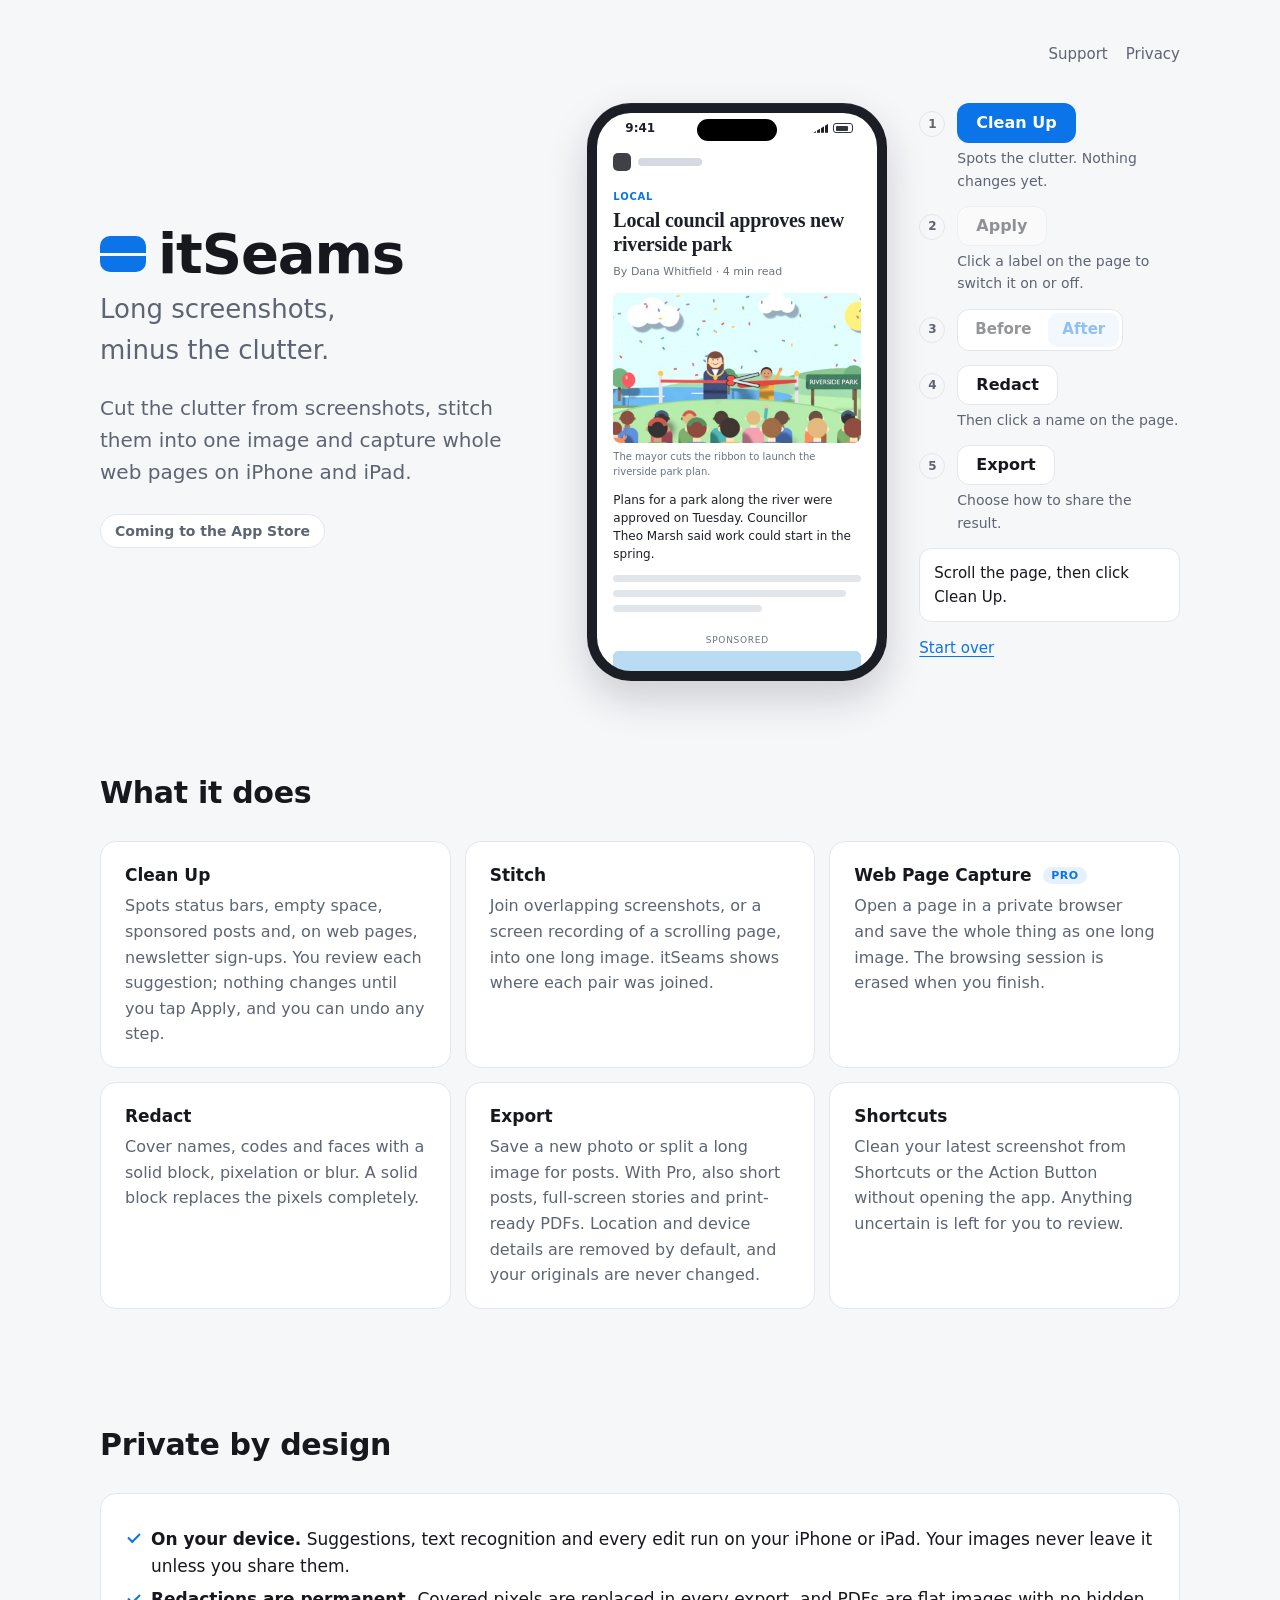
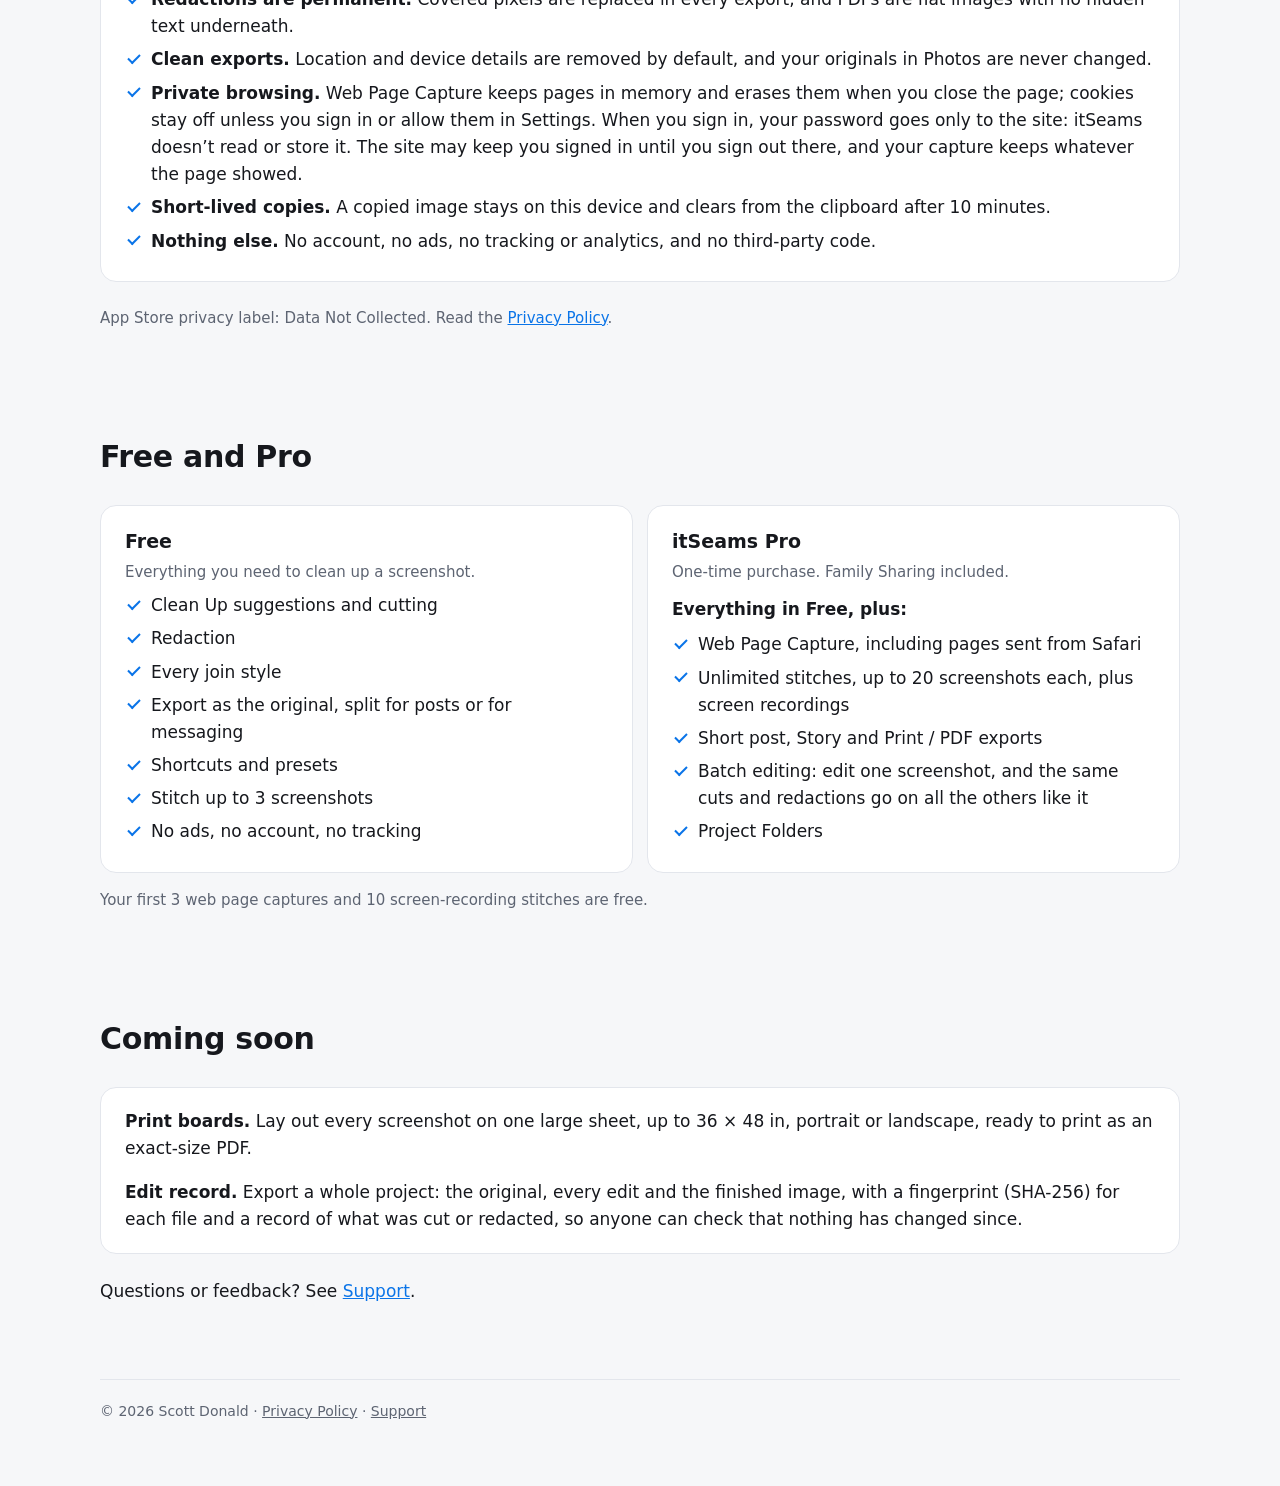
==== commit c84c9198: "Privacy and Support: wording that matches the app; Stitch limit Co-Authored-By: Claude Opus 5.5 <nor" ====
--- a/index.html
+++ b/index.html
@@ -134,14 +134,11 @@
               <div class="ex-opts" role="group" aria-label="Export as">
                 <button type="button" class="ex-opt" data-preset="original" aria-pressed="false">Original</button>
                 <button type="button" class="ex-opt" data-preset="posts" aria-pressed="false">Split for posts</button>
-                <button type="button" class="ex-opt" data-preset="shortPost" aria-pressed="false">Short post · ≤ 4 images <span class="tag-pro">Pro</span></button>
-                <button type="button" class="ex-opt" data-preset="story" aria-pressed="false">Story 9:16 <span class="tag-pro">Pro</span></button>
                 <button type="button" class="ex-opt" data-preset="print" aria-pressed="false">Print / PDF <span class="tag-pro">Pro</span></button>
               </div>
-              <p class="ex-sum" id="ex-sum"></p>
               <div class="ex-sim" id="ex-sim" aria-hidden="true"></div>
               <p class="ex-cap" id="ex-cap" aria-live="polite"></p>
-              <p class="ex-note" id="ex-note"></p>
+              <p class="ex-note">Simulated · nothing is saved</p>
             </div></div></li>
         </ol>
         <p class="demo-status" id="status" role="status" aria-live="polite">Scroll the page, then tap Clean Up.</p>
@@ -222,7 +219,7 @@
         <p class="plus">Everything in Free, plus:</p>
         <ul class="checks">
           <li>Web Page Capture, including pages sent from Safari</li>
-          <li>Unlimited Stitch, including screen recordings</li>
+          <li>Unlimited stitches, up to 20 screenshots each, plus screen recordings</li>
           <li>Short post, Story and Print / PDF exports</li>
           <li>Batch editing: edit one screenshot, and the same cuts and redactions go on all the others like it</li>
           <li>Project Folders</li>
--- a/demo.css
+++ b/demo.css
@@ -280,13 +280,13 @@
   .linkish { grid-column: 1 / -1; justify-self: start; }
 }
 
-/* Export (demo.js step 5): a popup of the app's presets with a simulated result. */
+/* Export (demo.js step 5): a small card of presets with a cartoon of the result. */
 .ex-step { position: relative; }
 .ex-pop {
   position: absolute; z-index: 20; top: calc(100% + 8px); right: 0;
-  width: 360px; max-width: calc(100vw - 32px); padding: 12px 16px 14px;
+  width: 300px; max-width: calc(100vw - 32px); padding: 12px 14px;
   border-radius: 16px; background: var(--card); color: var(--text); border: 1px solid var(--rule);
-  box-shadow: 0 16px 40px rgba(16, 24, 40, 0.22); font-size: 14px; line-height: 1.4;
+  box-shadow: 0 12px 32px rgba(16, 24, 40, 0.2); font-size: 14px; line-height: 1.4;
 }
 .ex-pop[hidden], .ex-scrim[hidden] { display: none; }
 .ex-scrim { display: none; }
@@ -295,47 +295,41 @@
 .ex-close { font: 600 15px/1 -apple-system, BlinkMacSystemFont, system-ui, sans-serif; color: var(--accent); background: none; border: 0; padding: 8px 4px; margin: -8px -4px; cursor: pointer; }
 .ex-opts { display: flex; flex-wrap: wrap; gap: 6px; }
 .ex-opt {
-  display: inline-flex; align-items: center; min-height: 34px; padding: 6px 11px; border-radius: 999px; cursor: pointer;
+  display: inline-flex; align-items: center; min-height: 32px; padding: 5px 10px; border-radius: 999px; cursor: pointer;
   font: 600 13px/1.2 -apple-system, BlinkMacSystemFont, system-ui, sans-serif;
   background: var(--bg); color: var(--text); border: 1px solid var(--rule);
 }
 .ex-opt:hover { border-color: var(--muted); }
 .ex-opt[aria-pressed="true"] { background: var(--accent-soft); border-color: var(--accent); color: var(--accent); }
 .ex-opt .tag-pro { font-size: 9px; padding: 1px 6px; margin-left: 2px; vertical-align: 0; }
-.ex-sum { margin: 10px 0 8px; color: var(--muted); font-size: 13px; }
-.ex-sim { position: relative; display: flex; align-items: flex-start; justify-content: center; gap: 10px; min-height: 110px; padding: 12px; border-radius: 12px; background: var(--bg); overflow: hidden; }
-.ex-outs { display: flex; flex-wrap: wrap; gap: 8px; align-content: flex-start; min-width: 0; }
-.ex-shortPost .ex-outs { max-width: 152px; }
-.ex-item { position: relative; display: flex; flex-direction: column; align-items: center; gap: 3px; }
-.ex-src { flex: none; }
-.ex-arrow { flex: none; align-self: center; width: 10px; height: 10px; border-top: 2px solid var(--muted); border-right: 2px solid var(--muted); transform: rotate(45deg); opacity: 0.6; }
-.ex-frame { position: relative; overflow: hidden; background: var(--pg-bg); border-radius: 3px; box-shadow: 0 0 0 1px var(--rule), 0 2px 6px rgba(16, 24, 40, 0.12); }
-.ex-clip { position: absolute; overflow: hidden; background: var(--pg-bg); }
-.ex-print .ex-outs .ex-frame { background: #fff; border-radius: 1px; }
-.ex-mini { width: 280px; transform-origin: 0 0; pointer-events: none; color: var(--pg-text); }
-.ex-mini *, .ex-mini *::after { animation: none !important; transition: none !important; }
-.nm-x.redacted { background: var(--ink); color: transparent; border-radius: 3px; }
-.ex-mark { position: absolute; left: -4px; right: -4px; height: 0; border-top: 1.5px dashed var(--cut); }
-.ex-n { font-size: 10px; line-height: 1; color: var(--muted); font-variant-numeric: tabular-nums; }
-.ex-pn { position: absolute; left: 0; right: 0; bottom: 1px; text-align: center; font-size: 5px; line-height: 1; color: #6b7280; }
-.ex-cap { margin: 8px 0 2px; font-weight: 600; }
+.ex-sim { margin-top: 10px; padding: 8px; border-radius: 12px; background: var(--bg); }
+.ex-art { display: block; width: 100%; height: auto; overflow: visible; }
+.ex-sheet { fill: var(--pg-bg); stroke: var(--rule); stroke-width: 1; }
+.ex-paper { fill: #fff; stroke: #d5d9e0; }
+.ex-line { fill: var(--pg-line-2); }
+.ex-ink { fill: var(--pg-text); opacity: 0.8; }
+.ex-pic { fill: var(--cut); opacity: 0.35; }
+.ex-cut { stroke: var(--cut); stroke-width: 1.5; stroke-dasharray: 4 3; }
+.ex-scissors { fill: none; stroke: var(--cut); stroke-width: 1.4; stroke-linecap: round; }
+.ex-arrow { fill: none; stroke: var(--muted); stroke-width: 2; stroke-linecap: round; stroke-linejoin: round; }
+.ex-num { fill: var(--muted); font: 600 9px -apple-system, BlinkMacSystemFont, system-ui, sans-serif; }
+.ex-pn { fill: #6b7280; font: 600 7px -apple-system, BlinkMacSystemFont, system-ui, sans-serif; }
+.ex-cap { margin: 8px 0 0; font-weight: 600; }
 .ex-note { margin: 0; color: var(--muted); font-size: 12px; }
-.ex-measure { position: absolute; left: 0; top: 0; height: 0; overflow: hidden; visibility: hidden; }
-/* The page being cut: lines appear, then the pieces drop in. */
-.ex-anim .ex-mark { animation: ex-mark 0.3s ease-out both; animation-delay: calc(var(--i, 0) * 0.08s); }
-.ex-anim .ex-outs .ex-item { animation: ex-in 0.35s ease-out both; animation-delay: calc(0.3s + var(--i, 0) * 0.09s); }
-.ex-anim.ex-original .ex-frame { animation: ex-in 0.35s ease-out both; }
-@keyframes ex-mark { from { transform: scaleX(0); opacity: 0; } }
-@keyframes ex-in { from { transform: translateY(-8px) scale(0.96); opacity: 0; } }
+.ex-measure { position: absolute; left: 0; top: 0; width: 280px; visibility: hidden; pointer-events: none; }
+/* Cut lines draw in, then the pieces drop in. */
+.ex-anim .ex-cut, .ex-anim .ex-piece { transform-box: fill-box; transform-origin: 0 50%; }
+.ex-anim .ex-cut { animation: ex-cut 0.3s ease-out both; animation-delay: calc(var(--i, 0) * 0.1s); }
+.ex-anim .ex-scissors { animation: ex-fade 0.3s ease-out both; }
+.ex-anim .ex-piece { animation: ex-in 0.35s ease-out both; animation-delay: calc(0.3s + var(--i, 0) * 0.1s); }
+@keyframes ex-cut { from { transform: scaleX(0); } }
+@keyframes ex-fade { from { opacity: 0; } }
+@keyframes ex-in { from { transform: translateY(-6px); opacity: 0; } }
 @media (prefers-reduced-motion: reduce) {
-  .ex-anim .ex-mark, .ex-anim .ex-outs .ex-item, .ex-anim.ex-original .ex-frame { animation: none; }
-}
-/* Phones: a bottom sheet over the page. */
+  .ex-anim .ex-cut, .ex-anim .ex-scissors, .ex-anim .ex-piece { animation: none; }
+}
+/* Phones: the card opens above the Export button, over a lightly dimmed page. */
 @media (max-width: 639px) {
-  .ex-scrim { display: block; position: fixed; inset: 0; z-index: 40; background: rgba(0, 0, 0, 0.35); }
-  .ex-pop {
-    position: fixed; z-index: 41; top: auto; left: 0; right: 0; bottom: 0; width: auto; max-width: none;
-    max-height: 88vh; overflow-y: auto; overscroll-behavior: contain;
-    border-radius: 18px 18px 0 0; border-width: 1px 0 0; padding: 14px 16px calc(16px + env(safe-area-inset-bottom));
-  }
-}
+  .ex-scrim { display: block; position: fixed; inset: 0; z-index: 19; background: rgba(0, 0, 0, 0.12); }
+  .ex-pop { top: auto; bottom: calc(100% + 8px); width: 300px; }
+}
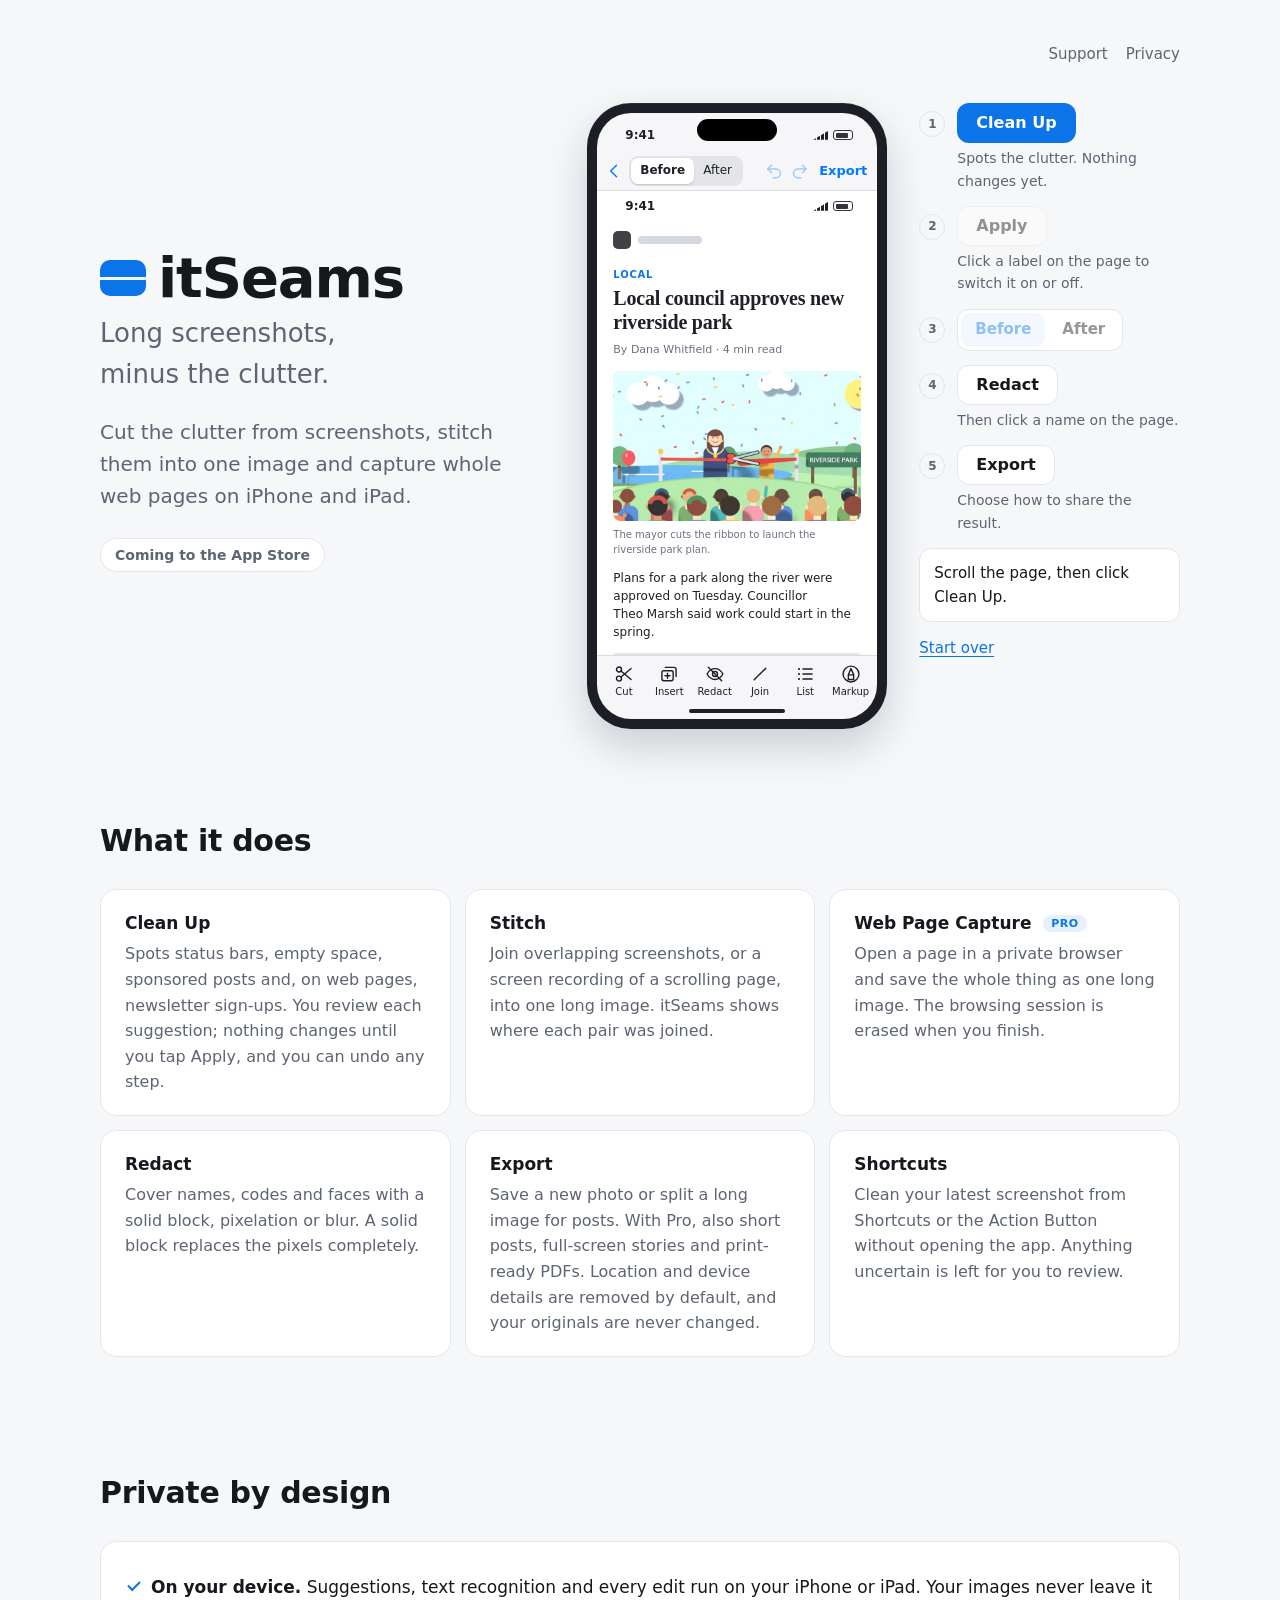
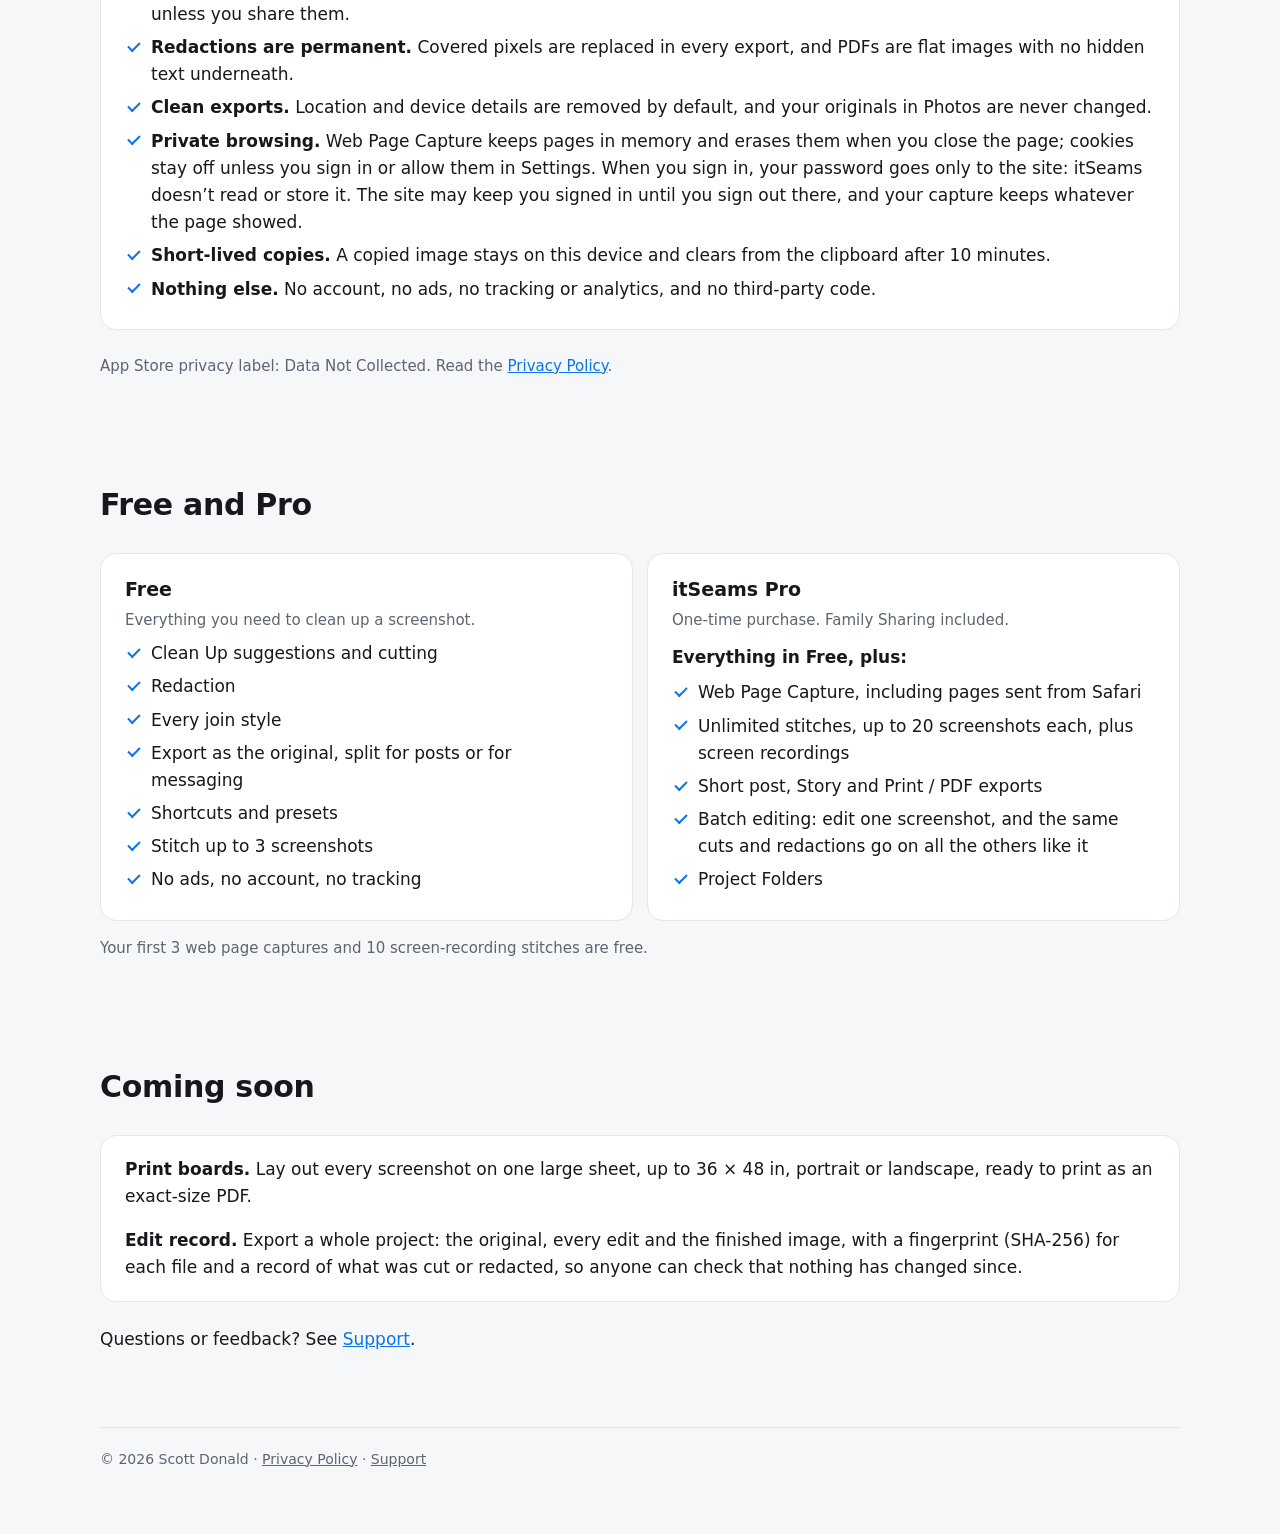
==== commit 26e65bfb: "iPhone demo: show the real editor around the page The phone now shows the editor's fixed status bar," ====
--- a/index.html
+++ b/index.html
@@ -36,6 +36,21 @@
     <h2 id="demo-title" class="vh">Try it: clean up a sample page, compare, then hide a name</h2>
     <div class="demo-grid">
       <div class="phone">
+        <div class="app">
+          <div class="app-status" aria-hidden="true"><span>9:41</span><span class="sb-icons"><span class="sb-sig"></span><span class="sb-bat"></span></span></div>
+          <div class="app-nav" role="group" aria-label="Editor top bar">
+            <button type="button" class="nav-btn nav-back" aria-label="Back" data-say="In the app, this goes back to your projects."><svg class="ic" viewBox="0 0 24 24" aria-hidden="true" focusable="false"><path d="M15 5l-7 7 7 7"/></svg></button>
+            <div class="nav-seg" role="group" aria-label="Preview">
+              <button type="button" id="nav-before" aria-pressed="true" disabled>Before</button>
+              <button type="button" id="nav-after" aria-pressed="false" disabled>After</button>
+            </div>
+            <span class="nav-end">
+              <button type="button" class="nav-btn" id="nav-undo" aria-label="Undo" data-say="In the app, every edit can be undone. Here, Start over resets the demo." disabled><svg class="ic" viewBox="0 0 24 24" aria-hidden="true" focusable="false"><path d="M9 14 4.5 9.5 9 5"/><path d="M5 9.5h9.5a5.25 5.25 0 0 1 0 10.5H11"/></svg></button>
+              <button type="button" class="nav-btn" aria-label="Redo" disabled><svg class="ic" viewBox="0 0 24 24" aria-hidden="true" focusable="false"><g transform="matrix(-1 0 0 1 24 0)"><path d="M9 14 4.5 9.5 9 5"/><path d="M5 9.5h9.5a5.25 5.25 0 0 1 0 10.5H11"/></g></svg></button>
+              <button type="button" class="nav-export" id="nav-export" aria-haspopup="dialog" aria-expanded="false" aria-controls="ex-pop">Export</button>
+            </span>
+          </div>
+          <div class="canvas">
         <div class="screen" id="screen" tabindex="0" role="region" aria-label="Sample page capture, scrollable">
           <div class="pg" id="page">
             <div class="band band-sbar" data-cut="Status bar" data-strength="strong">
@@ -112,6 +127,24 @@
             </div>
           </div>
         </div>
+            <div class="cleanup" id="cleanup" hidden>
+              <button type="button" class="cu-main" id="cu-apply"><svg class="ic" viewBox="0 0 24 24" aria-hidden="true" focusable="false"><path class="dot" d="m10 3 1.9 5.1L17 10l-5.1 1.9L10 17l-1.9-5.1L3 10l5.1-1.9Zm8.5 10 .9 2.6 2.6.9-2.6.9-.9 2.6-.9-2.6-2.6-.9 2.6-.9Z"/></svg>Clean Up · <span id="cu-count">0</span></button>
+              <button type="button" class="cu-review" data-say="In the app, Review opens the full list. Here, tap a label on the page.">Review</button>
+            </div>
+          </div>
+          <div class="app-bar">
+            <div class="redact-row" id="redact-row" hidden><strong>New Redactions</strong><button type="button" id="redact-done">Done</button></div>
+            <div class="tools" role="group" aria-label="Editor tools">
+              <button type="button" class="tool" id="tool-cut" data-say="In the app: drag across the image to remove a band."><span class="tool-ic"><svg class="ic" viewBox="0 0 24 24" aria-hidden="true" focusable="false"><circle cx="6" cy="6.5" r="3"/><circle cx="6" cy="17.5" r="3"/><path d="M8.4 8.3 20.5 18.5M8.4 15.7 20.5 5.5"/></svg></span><span class="tool-t">Cut</span></button>
+              <button type="button" class="tool" id="tool-insert" data-say="In the app: tap to add space; drag to set its size."><span class="tool-ic"><svg class="ic" viewBox="0 0 24 24" aria-hidden="true" focusable="false"><path d="M7.5 4H18a2.5 2.5 0 0 1 2.5 2.5V15"/><rect x="3.5" y="8" width="13.5" height="12" rx="2.2"/><path d="M10.2 11v6M7.2 14h6"/></svg></span><span class="tool-t">Insert</span></button>
+              <button type="button" class="tool" id="tool-redact" aria-pressed="false"><span class="tool-ic"><svg class="ic" viewBox="0 0 24 24" aria-hidden="true" focusable="false"><path d="M2.5 12S6 5.5 12 5.5 21.5 12 21.5 12 18 18.5 12 18.5 2.5 12 2.5 12Z"/><circle cx="12" cy="12" r="3"/><path d="m4 4 16 16"/></svg></span><span class="tool-t">Redact</span></button>
+              <button type="button" class="tool" id="tool-join" data-say="In the app: sets the join for new cuts."><span class="tool-ic"><svg class="ic" viewBox="0 0 24 24" aria-hidden="true" focusable="false"><path d="M5 19 19 5"/></svg></span><span class="tool-t">Join</span></button>
+              <button type="button" class="tool" id="tool-list" data-say="In the app: shows every edit."><span class="tool-ic"><svg class="ic" viewBox="0 0 24 24" aria-hidden="true" focusable="false"><path d="M9.5 6H20.5M9.5 12H20.5M9.5 18H20.5"/><circle class="dot" cx="4.8" cy="6" r="1.3"/><circle class="dot" cx="4.8" cy="12" r="1.3"/><circle class="dot" cx="4.8" cy="18" r="1.3"/></svg><span class="tool-badge" id="list-badge" hidden>0</span></span><span class="tool-t">List</span></button>
+              <button type="button" class="tool" id="tool-markup" data-say="In the app: draw arrows, shapes, highlights and labels on the result before exporting."><span class="tool-ic"><svg class="ic" viewBox="0 0 24 24" aria-hidden="true" focusable="false"><circle cx="12" cy="12" r="9.5"/><path d="m12 5.5 3.2 7.5v5.6H8.8V13Zm-3.2 7.5h6.4"/></svg></span><span class="tool-t">Markup</span></button>
+            </div>
+            <div class="home-ind" aria-hidden="true"></div>
+          </div>
+        </div>
       </div>
 
       <div class="panel" id="panel" hidden>
@@ -121,8 +154,8 @@
           <li><div><button type="button" class="btn" id="btn-apply" disabled>Apply</button>
             <span class="hint">Tap a label on the page to switch it on or off.</span></div></li>
           <li><div><div class="seg" role="group" aria-label="Compare">
-              <button type="button" class="btn" id="btn-before" aria-pressed="false" disabled>Before</button>
-              <button type="button" class="btn" id="btn-after" aria-pressed="true" disabled>After</button>
+              <button type="button" class="btn" id="btn-before" aria-pressed="true" disabled>Before</button>
+              <button type="button" class="btn" id="btn-after" aria-pressed="false" disabled>After</button>
             </div></div></li>
           <li><div><button type="button" class="btn" id="btn-redact" aria-pressed="false">Redact</button>
             <span class="hint">Then tap a name on the page.</span></div></li>
--- a/demo.css
+++ b/demo.css
@@ -13,6 +13,17 @@
   --maybe-soft: rgba(214, 140, 0, 0.14);
   --ink: #111318;
   --dur: 380ms;
+  /* The app's editor chrome (Shared/Editor colours). */
+  --bar: #f6f6f8;
+  --bar-line: #d9dbe0;
+  --seg: #e4e5e9;
+  --seg-on: #ffffff;
+  --tint: #007aff;
+  --sel: #0055bb;
+  --sel-bg: rgba(0, 122, 255, 0.18);
+  --badge: #0066d9;
+  --sug: #8f3ac2;
+  --sug-soft: rgba(143, 58, 194, 0.12);
 }
 @media (prefers-color-scheme: dark) {
   .demo {
@@ -28,6 +39,14 @@
     --maybe: #f0b44c;
     --maybe-soft: rgba(240, 180, 76, 0.16);
     --ink: #f2f3f5; /* redactions read as solid boxes on the dark page */
+    --bar: #1f2228;
+    --bar-line: #363a43;
+    --seg: #30343c;
+    --seg-on: #5a5f6b;
+    --tint: #4ea1ff;
+    --sel: #6ab8ff;
+    --sel-bg: rgba(10, 132, 255, 0.18);
+    --sug-soft: rgba(143, 58, 194, 0.26);
   }
 }
 
@@ -47,10 +66,37 @@
 }
 /* The island: a black pill over the top of the screen, between the time and the icons. */
 .phone::before { content: ""; position: absolute; top: 16px; left: 50%; width: 80px; height: 22px; margin-left: -40px; border-radius: 999px; background: #000; z-index: 4; pointer-events: none; }
+/* The screen: the app's editor. Status bar and top bar stay put, the capture scrolls between them
+   and the tool bar, so it can't slide under the island or the rounded corners. */
+.app {
+  display: flex; flex-direction: column;
+  height: min(606px, 78vh);
+  min-height: 500px;
+  border-radius: 34px;
+  overflow: hidden;
+  background: var(--bar);
+  color: var(--pg-text);
+  font: 13px/1.2 -apple-system, BlinkMacSystemFont, system-ui, sans-serif;
+}
+:where(.app-nav, .cleanup, .app-bar) button { font: inherit; color: inherit; background: none; border: 0; padding: 0; cursor: pointer; -webkit-tap-highlight-color: transparent; }
+:where(.app-nav, .cleanup, .app-bar) button:disabled { cursor: default; }
+:where(.app-nav, .cleanup, .app-bar) button:focus-visible { outline: 2px solid var(--accent); outline-offset: -2px; }
+.app .ic { display: block; width: 20px; height: 20px; fill: none; stroke: currentColor; stroke-width: 1.7; stroke-linecap: round; stroke-linejoin: round; }
+.app .ic .dot { fill: currentColor; stroke: none; }
+.app-status { flex: none; height: 38px; display: flex; align-items: center; justify-content: space-between; padding: 6px 24px 0 28px; font-size: 12px; font-weight: 600; }
+.app-nav { flex: none; height: 40px; display: flex; align-items: center; gap: 2px; padding: 0 8px 0 4px; border-bottom: 1px solid var(--bar-line); }
+.nav-btn { width: 26px; height: 32px; display: grid; place-items: center; border-radius: 8px; color: var(--tint); }
+.nav-btn:disabled { opacity: 0.35; }
+.nav-end { margin-left: auto; display: flex; align-items: center; }
+.nav-export { height: 32px; padding: 0 2px 0 6px; border-radius: 8px; font-weight: 600; color: var(--tint); }
+.nav-seg { display: flex; padding: 2px; border-radius: 9px; background: var(--seg); }
+.nav-seg button { height: 26px; padding: 0 9px; border-radius: 7px; font-size: 12px; font-weight: 500; }
+.nav-seg button:disabled { cursor: default; }
+.nav-seg button[aria-pressed="true"] { background: var(--seg-on); font-weight: 600; box-shadow: 0 1px 2px rgba(0, 0, 0, 0.14); }
+
+.canvas { flex: 1; min-height: 0; position: relative; }
 .screen {
-  height: min(560px, 62vh);
-  min-height: 420px;
-  border-radius: 34px;
+  height: 100%;
   overflow-y: auto;
   overscroll-behavior: contain;
   -webkit-overflow-scrolling: touch;
@@ -59,7 +105,31 @@
   scrollbar-width: none; /* a real phone shows no scrollbar; the guide hints at scrolling */
 }
 .screen::-webkit-scrollbar { display: none; }
-.screen:focus-visible { outline: 3px solid var(--accent); outline-offset: 3px; }
+.screen:focus-visible { outline: 3px solid var(--accent); outline-offset: -3px; }
+
+/* Over the bottom of the canvas, as CleanUpBar sits in the app. */
+.cleanup { position: absolute; left: 0; right: 0; bottom: 10px; z-index: 3; display: flex; justify-content: center; gap: 8px; pointer-events: none; }
+.cleanup[hidden] { display: none; }
+.cleanup button { pointer-events: auto; height: 36px; padding: 0 12px; border-radius: 18px; font-weight: 600; box-shadow: 0 2px 8px rgba(0, 0, 0, 0.16); }
+.cu-main { display: flex; align-items: center; gap: 5px; background: var(--sug); color: #fff; }
+.app .cu-main .ic { width: 16px; height: 16px; }
+.cu-review { background: var(--seg); color: var(--sug); }
+@media (prefers-color-scheme: dark) { .cu-review { color: #d9a8f5; } }
+.demo.reviewing #page { padding-bottom: 60px; }
+
+.app-bar { flex: none; border-top: 1px solid var(--bar-line); }
+.redact-row { display: flex; align-items: center; justify-content: space-between; height: 36px; padding: 0 12px; border-bottom: 1px solid var(--bar-line); font-size: 12px; }
+.redact-row[hidden] { display: none; }
+.redact-row button { color: var(--tint); font-weight: 600; height: 32px; padding: 0 4px; border-radius: 6px; }
+.tools { display: flex; gap: 2px; padding: 3px 5px 0; }
+.tool { flex: 1 1 0; min-width: 0; height: 44px; display: flex; flex-direction: column; align-items: center; justify-content: center; gap: 2px; border-radius: 9px; }
+.tool:hover { background: var(--pg-soft); }
+.tool[aria-pressed="true"] { background: var(--sel-bg); color: var(--sel); }
+.tool-ic { position: relative; display: block; }
+.tool-t { font-size: 10px; line-height: 12px; white-space: nowrap; }
+.tool-badge { position: absolute; left: 13px; top: -5px; min-width: 14px; padding: 0 3px; border-radius: 7px; background: var(--badge); color: #fff; font-size: 9.5px; line-height: 14px; font-weight: 700; text-align: center; }
+.tool-badge[hidden] { display: none; }
+.home-ind { width: 96px; height: 4px; margin: 6px auto 6px; border-radius: 2px; background: var(--pg-text); }
 
 /* Mock page */
 .pg { font: 12px/1.5 -apple-system, BlinkMacSystemFont, system-ui, sans-serif; padding-bottom: 18px; }
@@ -80,7 +150,7 @@
 
 .sb-btn { font: inherit; color: inherit; background: none; border: 0; padding: 3px 4px; margin: -3px -4px; border-radius: 5px; cursor: pointer; display: inline-flex; align-items: center; }
 .sb-btn:focus-visible { outline: 2px solid var(--accent); outline-offset: 1px; }
-.sb-pop { position: absolute; left: 50%; top: 46px; transform: translateX(-50%); width: calc(100% - 48px); max-width: 250px; z-index: 7; padding: 9px 12px; border-radius: 12px; background: rgba(24, 27, 33, 0.92); color: #fff; font: 500 12px/1.35 -apple-system, BlinkMacSystemFont, system-ui, sans-serif; text-align: center; box-shadow: 0 6px 18px rgba(0, 0, 0, 0.25); transition: opacity 0.2s, transform 0.2s; }
+.sb-pop { position: absolute; left: 50%; top: 94px; transform: translateX(-50%); width: calc(100% - 48px); max-width: 250px; z-index: 7; padding: 9px 12px; border-radius: 12px; background: rgba(24, 27, 33, 0.92); color: #fff; font: 500 12px/1.35 -apple-system, BlinkMacSystemFont, system-ui, sans-serif; text-align: center; box-shadow: 0 6px 18px rgba(0, 0, 0, 0.25); transition: opacity 0.2s, transform 0.2s; }
 .sb-pop.off { opacity: 0; transform: translate(-50%, -6px); pointer-events: none; }
 .site { display: flex; align-items: center; padding: 10px 16px 4px; }
 .logo { display: flex; align-items: center; gap: 7px; }
@@ -162,15 +232,15 @@
 .nm:focus-visible { outline: 2px solid var(--cut); outline-offset: 1px; }
 
 /* Suggestions */
-.demo.reviewing .band.sug { box-shadow: 0 0 0 2px var(--cut) inset; background: var(--cut-soft); }
-.demo.reviewing .band.sug.off { box-shadow: 0 0 0 1.5px var(--pg-line-2) inset; background: transparent; }
-.demo.reviewing .band.sug.off.maybe { box-shadow: 0 0 0 1.5px var(--maybe) inset; background: var(--maybe-soft); }
+.demo.reviewing .band.sug { outline: 2px dashed var(--sug); outline-offset: -2px; background: var(--sug-soft); }
+.demo.reviewing .band.sug.off { outline: 1.5px dashed var(--pg-line-2); background: transparent; }
+.demo.reviewing .band.sug.off.maybe { outline: 1.5px dashed var(--maybe); background: var(--maybe-soft); }
 .chip {
   position: absolute; top: 6px; right: 8px; z-index: 2;
   display: inline-flex; align-items: center; gap: 5px;
   font: 600 11px/1 -apple-system, BlinkMacSystemFont, system-ui, sans-serif;
   padding: 5px 9px 5px 7px; border-radius: 999px; border: 0; cursor: pointer;
-  background: var(--cut); color: #fff;
+  background: var(--sug); color: #fff;
 }
 .chip::before { content: ""; width: 9px; height: 9px; border-radius: 50%; background: #fff; box-shadow: 0 0 0 1.5px #fff inset; }
 .chip[aria-pressed="false"] { background: var(--pg-bg); color: var(--pg-text); box-shadow: 0 0 0 1px var(--pg-line-2); }
@@ -269,7 +339,7 @@
 @media (max-width: 639px) {
   .demo-grid { grid-template-columns: auto minmax(0, 1fr); justify-items: stretch; align-items: center; gap: 12px; }
   .phone { zoom: 0.7; }
-  .screen { height: min(620px, 64vh); min-height: 380px; }
+  .app { height: min(606px, 74vh); }
   .panel:not([hidden]) { display: contents; }
   .steps { grid-column: 2; grid-row: 1; }
   .steps li { margin: 0 0 10px; }
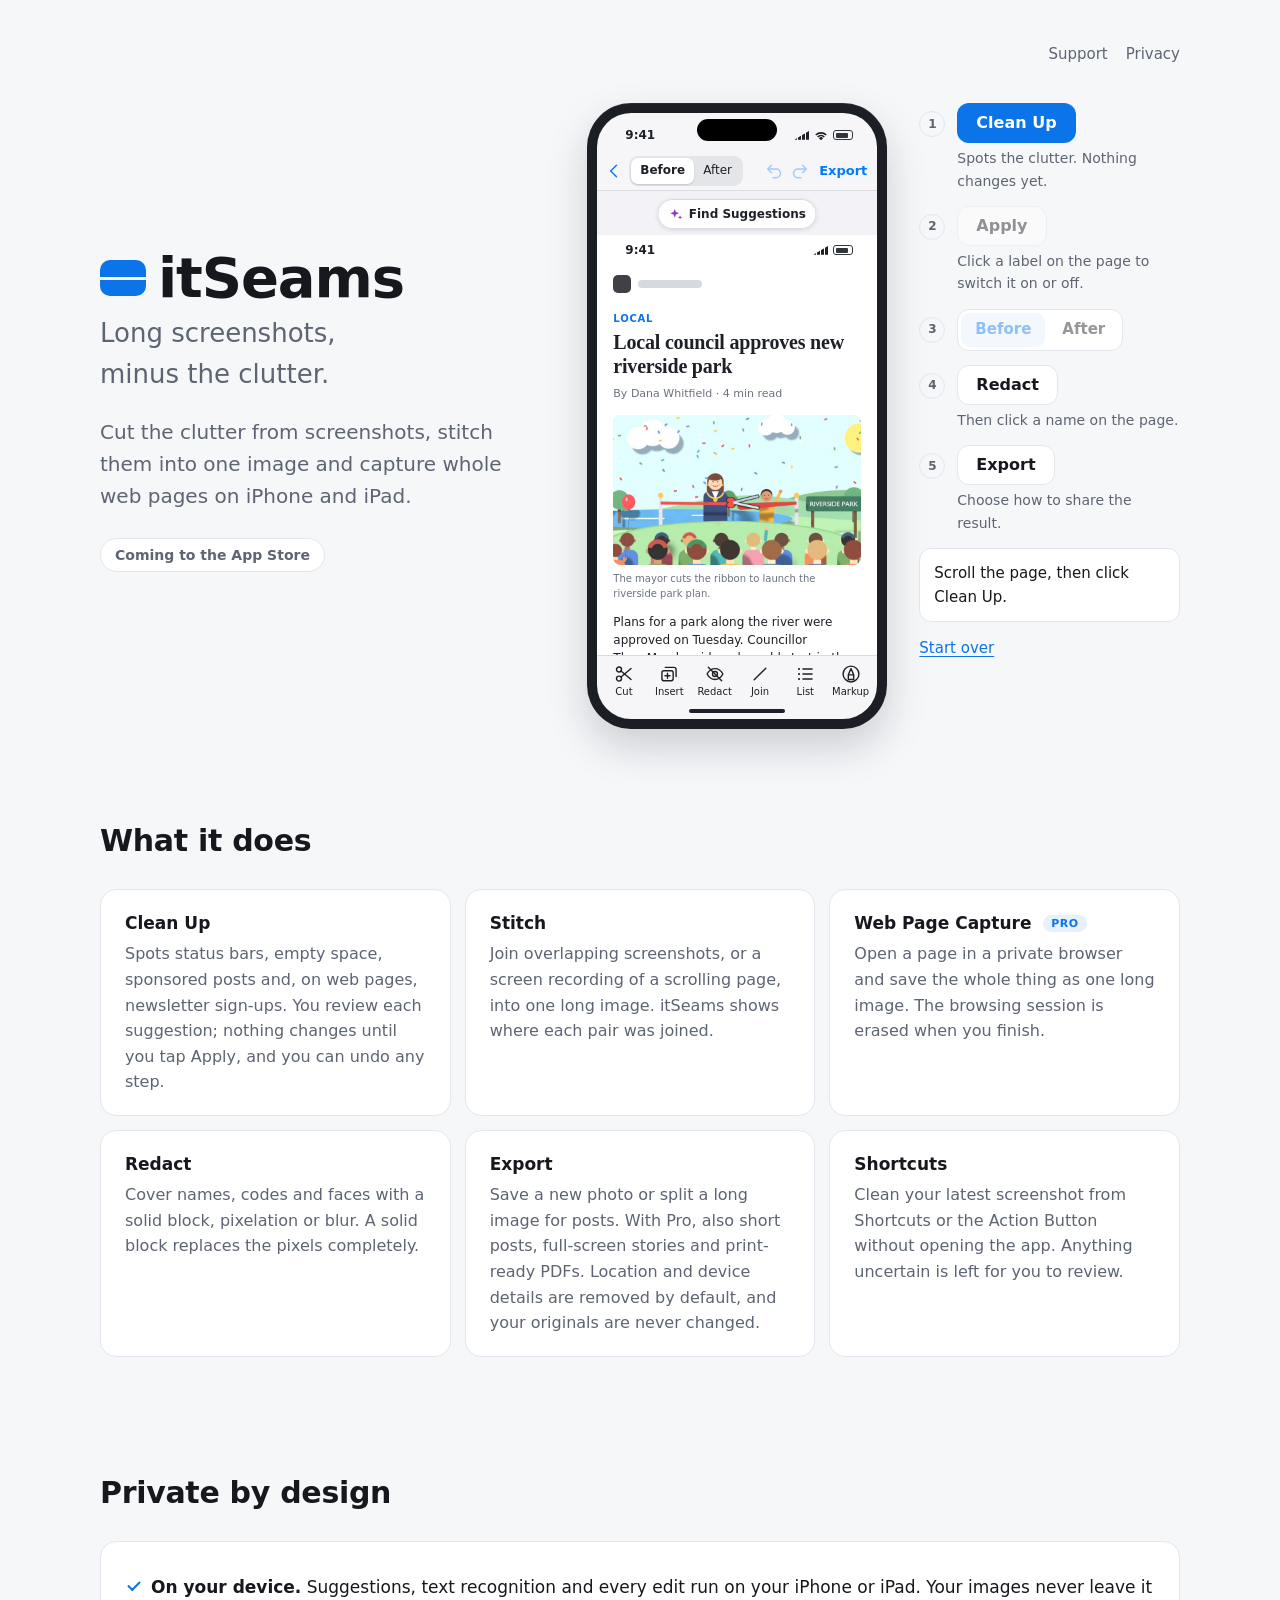
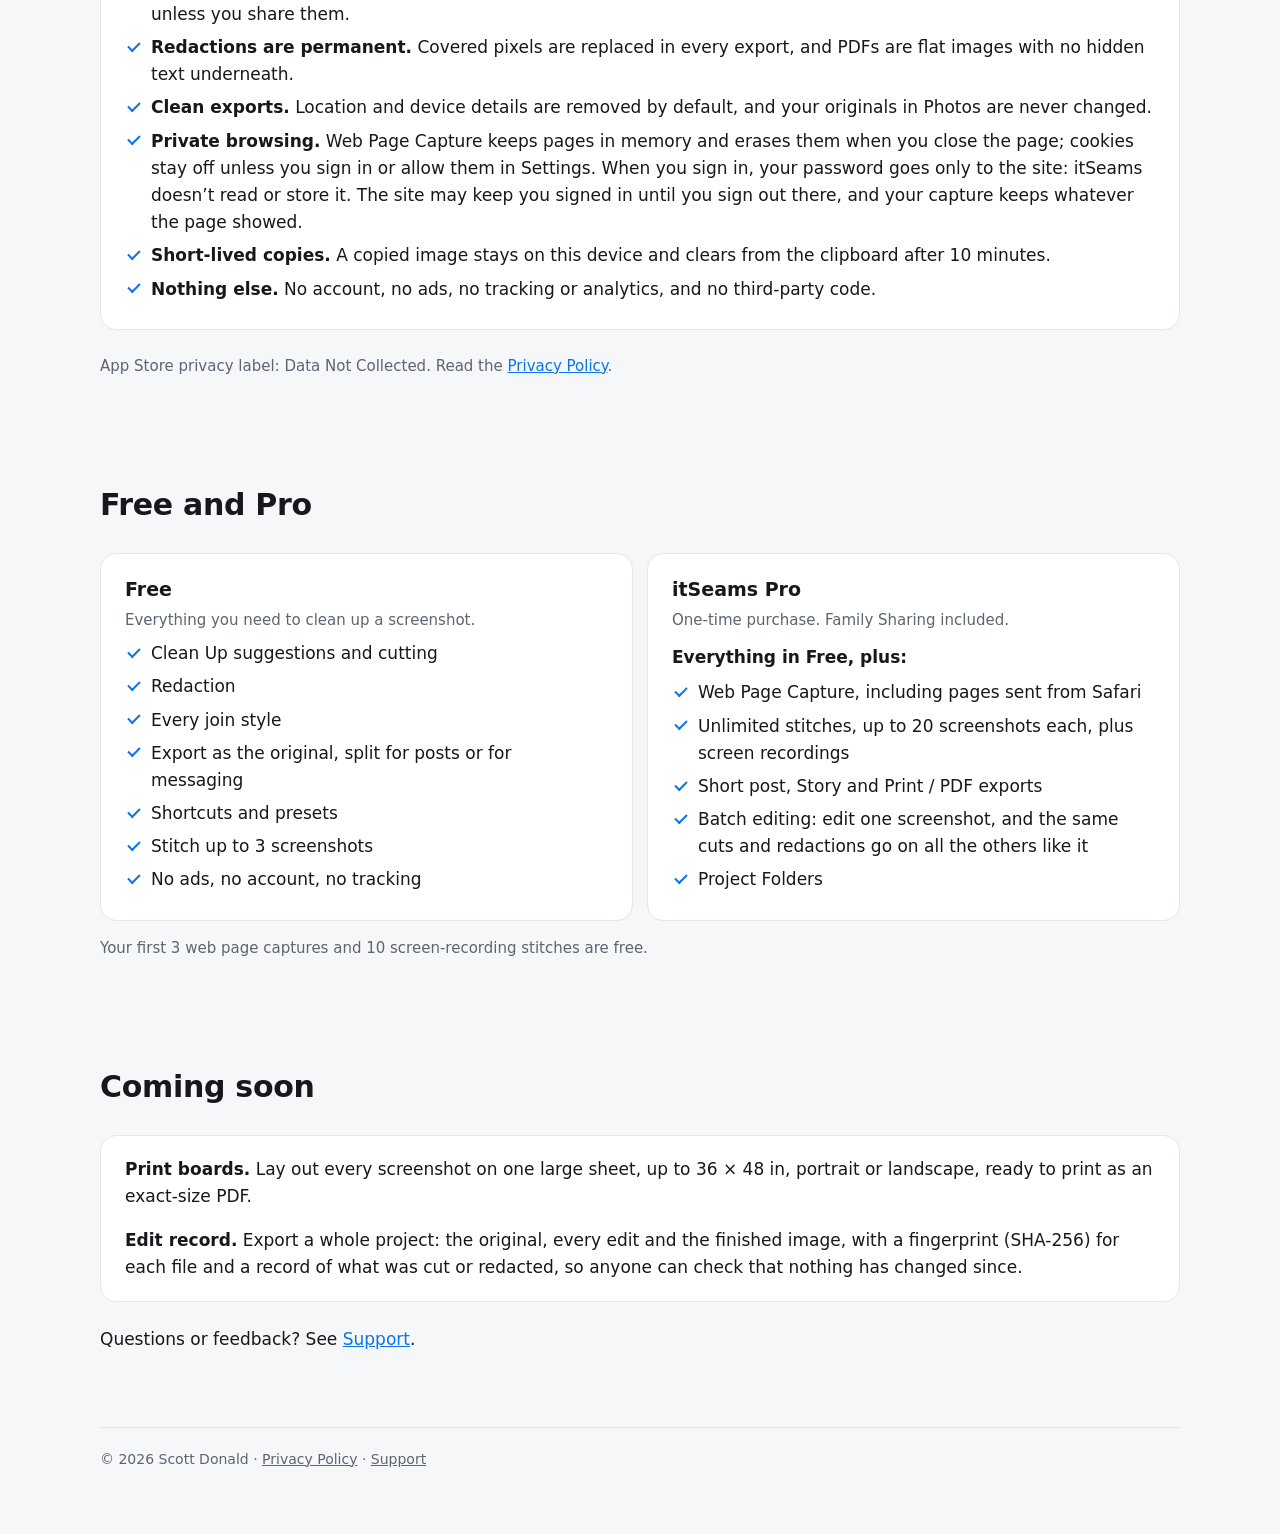
==== commit c60f7cde: "Demo: iPad editor at tablet widths; iPhone editor details iPhone: the canvas now sits on the editor'" ====
--- a/index.html
+++ b/index.html
@@ -35,11 +35,16 @@
   <section class="section demo" id="demo" aria-labelledby="demo-title">
     <h2 id="demo-title" class="vh">Try it: clean up a sample page, compare, then hide a name</h2>
     <div class="demo-grid">
-      <div class="phone">
+      <!-- The device: an iPhone, or an iPad at tablet widths (demo.css sets --device). Inside is the
+           app's editor: EditorView, EditorToolbar and, on iPad, the EditorInspector column. -->
+      <div class="device">
         <div class="app">
-          <div class="app-status" aria-hidden="true"><span>9:41</span><span class="sb-icons"><span class="sb-sig"></span><span class="sb-bat"></span></span></div>
+          <div class="app-status" aria-hidden="true"><span>9:41<span class="on-ipad"> Mon Nov 2</span></span><span class="sb-icons"><span class="sb-sig on-phone"></span><svg class="sb-wifi" viewBox="0 0 16 12"><path d="M8 11.5 5.6 9a3.4 3.4 0 0 1 4.8 0Z"/><path d="M3.6 7a6.2 6.2 0 0 1 8.8 0l-1.3 1.3a4.4 4.4 0 0 0-6.2 0Z"/><path d="M1.4 4.8a9.3 9.3 0 0 1 13.2 0l-1.3 1.3a7.5 7.5 0 0 0-10.6 0Z"/></svg><span class="on-ipad sb-pct">100%</span><span class="sb-bat"></span></span></div>
           <div class="app-nav" role="group" aria-label="Editor top bar">
-            <button type="button" class="nav-btn nav-back" aria-label="Back" data-say="In the app, this goes back to your projects."><svg class="ic" viewBox="0 0 24 24" aria-hidden="true" focusable="false"><path d="M15 5l-7 7 7 7"/></svg></button>
+            <span class="nav-start">
+              <button type="button" class="nav-btn nav-back" aria-label="Back" data-say="In the app, this goes back to your projects."><svg class="ic" viewBox="0 0 24 24" aria-hidden="true" focusable="false"><path d="M15 5l-7 7 7 7"/></svg></button>
+              <button type="button" class="nav-title on-ipad" data-say="In the app, tap the name to rename the project. Your work is saved as you go."><strong>Riverside park</strong><small><svg class="ic" viewBox="0 0 24 24" aria-hidden="true" focusable="false"><circle cx="12" cy="12" r="9"/><path d="m8 12.3 2.7 2.7L16.2 9"/></svg>Saved</small></button>
+            </span>
             <div class="nav-seg" role="group" aria-label="Preview">
               <button type="button" id="nav-before" aria-pressed="true" disabled>Before</button>
               <button type="button" id="nav-after" aria-pressed="false" disabled>After</button>
@@ -50,99 +55,135 @@
               <button type="button" class="nav-export" id="nav-export" aria-haspopup="dialog" aria-expanded="false" aria-controls="ex-pop">Export</button>
             </span>
           </div>
-          <div class="canvas">
-        <div class="screen" id="screen" tabindex="0" role="region" aria-label="Sample page capture, scrollable">
-          <div class="pg" id="page">
-            <div class="band band-sbar" data-cut="Status bar" data-strength="strong">
-              <div class="sbar"><button type="button" class="sb-btn sb-time" data-say="It’s always 9:41 in a screenshot.">9:41</button><span class="sb-icons"><button type="button" class="sb-btn" aria-label="Signal" data-say="No signal needed. itSeams works entirely on your iPhone."><span class="sb-sig"></span></button><button type="button" class="sb-btn" aria-label="Battery" data-say="Always 100% in a screenshot. Clean Up cuts this bar anyway."><span class="sb-bat"></span></button></span></div>
+          <div class="app-body">
+            <div class="app-main">
+              <div class="canvas">
+                <div class="screen" id="screen" tabindex="0" role="region" aria-label="Sample page capture, scrollable">
+                  <div class="pg" id="page">
+                    <div class="band band-sbar" data-cut="Status bar" data-cat="statusBar" data-strength="strong">
+                      <div class="sbar"><span><button type="button" class="sb-btn sb-time" data-say="It’s always 9:41 in a screenshot.">9:41</button><span class="on-ipad"> Mon Nov 2</span></span><span class="sb-icons"><button type="button" class="sb-btn" aria-label="Signal" data-say="No signal needed. itSeams works entirely on your device."><span class="sb-sig on-phone"></span><svg class="sb-wifi on-ipad" viewBox="0 0 16 12" aria-hidden="true"><path d="M8 11.5 5.6 9a3.4 3.4 0 0 1 4.8 0Z"/><path d="M3.6 7a6.2 6.2 0 0 1 8.8 0l-1.3 1.3a4.4 4.4 0 0 0-6.2 0Z"/><path d="M1.4 4.8a9.3 9.3 0 0 1 13.2 0l-1.3 1.3a7.5 7.5 0 0 0-10.6 0Z"/></svg></button><button type="button" class="sb-btn" aria-label="Battery" data-say="Always 100% in a screenshot. Clean Up cuts this bar anyway."><span class="sb-bat"></span></button></span></div>
+                    </div>
+                    <div class="band">
+                      <div class="site" aria-hidden="true"><span class="logo"><i></i><b></b></span><span class="site-nav on-ipad"><b></b><b></b><b></b></span></div>
+                    </div>
+                    <div class="band">
+                      <div class="pad">
+                        <p class="kicker">Local</p>
+                        <p class="hl">Local council approves new riverside park</p>
+                        <p class="byline">By Dana Whitfield · 4 min read</p>
+                      </div>
+                    </div>
+                    <div class="band">
+                      <div class="photo"><img src="/img/park-opening.jpg" width="960" height="450" alt="Paper cut-out picture: the mayor, a woman with a gold chain of office, and a young helper cut a red ribbon at Riverside Park; a crowd watches, one child holding a red balloon, with a lake and a hill behind."></div>
+                      <p class="cap">The mayor cuts the ribbon to launch the riverside park plan.</p>
+                    </div>
+                    <div class="band">
+                      <div class="pad txt">
+                        <p>Plans for a park along the river were approved on Tuesday. Councillor <button type="button" class="nm">Theo Marsh</button> said work could start in the spring.</p>
+                        <div class="lines" aria-hidden="true"><span class="ln w100"></span><span class="ln w94"></span><span class="ln w60"></span></div>
+                      </div>
+                    </div>
+                    <div class="band" data-cut="Inline video" data-cat="video" data-strength="strong">
+                      <div class="ad vid">
+                        <small>Sponsored</small>
+                        <div class="vid-frame">
+                          <svg class="vid-scene" role="img" aria-label="Sponsored video: a red car on a country road" viewBox="0 0 240 120" preserveAspectRatio="xMidYMid slice">
+                            <rect width="240" height="120" class="vs-sky"/>
+                            <path d="M0 78 L60 56 L110 70 L170 48 L240 66 L240 120 L0 120 Z" class="vs-hill"/>
+                            <rect y="88" width="240" height="32" class="vs-road"/>
+                            <g class="vs-dash"><rect x="0" y="103" width="16" height="2"/><rect x="40" y="103" width="16" height="2"/><rect x="80" y="103" width="16" height="2"/><rect x="120" y="103" width="16" height="2"/><rect x="160" y="103" width="16" height="2"/><rect x="200" y="103" width="16" height="2"/><rect x="240" y="103" width="16" height="2"/></g>
+                            <g class="vs-car" transform="translate(70 66)">
+                              <path d="M4 26 C4 20 8 18 14 17 L30 15 L42 6 C46 3 50 2 56 2 L78 2 C84 2 88 4 92 8 L100 16 L112 18 C118 19 120 22 120 26 L120 30 L4 30 Z" class="vs-body"/>
+                              <path d="M46 8 L56 5 L74 5 L74 15 L38 15 Z M78 5 L84 5 C87 5 89 6 91 9 L96 15 L78 15 Z" class="vs-glass"/>
+                              <circle cx="30" cy="30" r="9" class="vs-tyre"/><circle cx="30" cy="30" r="4" class="vs-hub"/>
+                              <circle cx="96" cy="30" r="9" class="vs-tyre"/><circle cx="96" cy="30" r="4" class="vs-hub"/>
+                            </g>
+                          </svg>
+                          <button type="button" class="vid-play" aria-label="Play" data-say="It’s an ad. Clean Up can cut it for you."></button>
+                          <span class="vid-bar" aria-hidden="true"><i></i></span>
+                          <span class="vid-time" aria-hidden="true">0:15</span>
+                        </div>
+                        <p class="vid-cta"><span>Test drive the all-new sedan</span><b>Learn more</b></p>
+                      </div>
+                    </div>
+                    <div class="band">
+                      <div class="pad lines" aria-hidden="true"><span class="ln w100"></span><span class="ln w88"></span><span class="ln w94"></span><span class="ln w45"></span></div>
+                    </div>
+                    <div class="band gap" data-cut="Empty space" data-cat="emptyBand" data-strength="strong"></div>
+                    <div class="band">
+                      <div class="pad txt">
+                        <p>“It’s a place for everyone,” said <button type="button" class="nm">Ines Calder</button>, who lives nearby.</p>
+                        <div class="lines" aria-hidden="true"><span class="ln w94"></span><span class="ln w100"></span><span class="ln w72"></span></div>
+                      </div>
+                    </div>
+                    <div class="band" data-cut="Newsletter sign-up" data-cat="newsletter" data-strength="maybe">
+                      <div class="signup">
+                        <strong>Subscribe to our newsletter</strong>
+                        <p>The week’s local news, every Friday.</p>
+                        <div class="row"><span class="field" aria-hidden="true">Email address</span><button type="button" class="go" data-say="Boxes like this are what Clean Up suggests cutting.">Sign up</button></div>
+                      </div>
+                    </div>
+                    <div class="band" data-cut="End of page" data-cat="pageEnd" data-strength="strong">
+                      <div class="related">
+                        <strong>Related</strong>
+                        <div class="rel" aria-hidden="true"><i></i><span><span class="ln w94"></span><span class="ln w60"></span></span></div>
+                        <div class="rel" aria-hidden="true"><i></i><span><span class="ln w88"></span><span class="ln w45"></span></span></div>
+                        <div class="rel" aria-hidden="true"><i></i><span><span class="ln w100"></span><span class="ln w72"></span></span></div>
+                      </div>
+                      <div class="foot" aria-hidden="true"><span class="ln w45"></span><span class="ln w60"></span></div>
+                    </div>
+                  </div>
+                </div>
+                <!-- SuggestionChip: over the top of the canvas; the page starts below it. -->
+                <button type="button" class="sug-chip" id="sug-chip"><svg class="ic" viewBox="0 0 24 24" aria-hidden="true" focusable="false"><path class="dot" d="m10 3 1.9 5.1L17 10l-5.1 1.9L10 17l-1.9-5.1L3 10l5.1-1.9Zm8.5 10 .9 2.6 2.6.9-2.6.9-.9 2.6-.9-2.6-2.6-.9 2.6-.9Z"/></svg><span id="chip-text">Find Suggestions</span><svg class="ic chev" id="chip-chev" viewBox="0 0 24 24" aria-hidden="true" focusable="false" hidden><path d="m9.5 6 6 6-6 6"/></svg></button>
+                <!-- CleanUpBar: over the bottom of the canvas. -->
+                <div class="cleanup" id="cleanup" hidden>
+                  <button type="button" class="cu-main" id="cu-apply"><svg class="ic" viewBox="0 0 24 24" aria-hidden="true" focusable="false"><path class="dot" d="m10 3 1.9 5.1L17 10l-5.1 1.9L10 17l-1.9-5.1L3 10l5.1-1.9Zm8.5 10 .9 2.6 2.6.9-2.6.9-.9 2.6-.9-2.6-2.6-.9 2.6-.9Z"/></svg>Clean Up · <span id="cu-count">0</span></button>
+                  <button type="button" class="cu-review" id="cu-review">Review</button>
+                </div>
+              </div>
+              <!-- EditorToolbar: an options row while a tool is on, then the tools. -->
+              <div class="app-bar">
+                <div class="redact-row" id="redact-row" hidden>
+                  <div class="rr-head"><strong>New Redactions</strong><button type="button" id="redact-done">Done</button></div>
+                  <div class="rr-tiles" role="group" aria-label="Redaction style">
+                    <button type="button" class="rr-tile" aria-pressed="true"><span class="rr-g rr-black"></span>Black</button>
+                    <button type="button" class="rr-tile" aria-pressed="false" data-say="In the app: covers with a white box."><span class="rr-g rr-white"></span>White</button>
+                    <button type="button" class="rr-tile" aria-pressed="false" data-say="In the app: pixelates in small blocks."><span class="rr-g rr-pix"></span>Pixelate 16</button>
+                    <button type="button" class="rr-tile" aria-pressed="false" data-say="In the app: pixelates in large blocks."><span class="rr-g rr-pix rr-pix-l"></span>Pixelate 32</button>
+                    <button type="button" class="rr-tile" aria-pressed="false" data-say="In the app: blurs what’s under the box."><span class="rr-g rr-blur"></span>Blur</button>
+                  </div>
+                  <p class="rr-note"><svg class="ic" viewBox="0 0 24 24" aria-hidden="true" focusable="false"><rect x="5" y="10.5" width="14" height="10" rx="2"/><path d="M8.5 10.5V7.5a3.5 3.5 0 0 1 7 0v3"/></svg>Every style is permanent in the exported image.</p>
+                </div>
+                <div class="tools" role="group" aria-label="Editor tools">
+                  <button type="button" class="tool" id="tool-cut" data-say="In the app: drag across the image to remove a band."><span class="tool-ic"><svg class="ic" viewBox="0 0 24 24" aria-hidden="true" focusable="false"><circle cx="6" cy="6.5" r="3"/><circle cx="6" cy="17.5" r="3"/><path d="M8.4 8.3 20.5 18.5M8.4 15.7 20.5 5.5"/></svg></span><span class="tool-t">Cut</span></button>
+                  <button type="button" class="tool" id="tool-insert" data-say="In the app: tap to add space; drag to set its size."><span class="tool-ic"><svg class="ic" viewBox="0 0 24 24" aria-hidden="true" focusable="false"><path d="M7.5 4H18a2.5 2.5 0 0 1 2.5 2.5V15"/><rect x="3.5" y="8" width="13.5" height="12" rx="2.2"/><path d="M10.2 11v6M7.2 14h6"/></svg></span><span class="tool-t">Insert</span></button>
+                  <button type="button" class="tool" id="tool-redact" aria-pressed="false"><span class="tool-ic"><svg class="ic" viewBox="0 0 24 24" aria-hidden="true" focusable="false"><path d="M2.5 12S6 5.5 12 5.5 21.5 12 21.5 12 18 18.5 12 18.5 2.5 12 2.5 12Z"/><circle cx="12" cy="12" r="3"/><path d="m4 4 16 16"/></svg></span><span class="tool-t">Redact</span></button>
+                  <button type="button" class="tool" id="tool-join" data-say="In the app: sets the join for new cuts."><span class="tool-ic"><svg class="ic" viewBox="0 0 24 24" aria-hidden="true" focusable="false"><path d="M5 19 19 5"/></svg></span><span class="tool-t">Join</span></button>
+                  <button type="button" class="tool" id="tool-list" aria-pressed="false"><span class="tool-ic"><svg class="ic" viewBox="0 0 24 24" aria-hidden="true" focusable="false"><path d="M9.5 6H20.5M9.5 12H20.5M9.5 18H20.5"/><circle class="dot" cx="4.8" cy="6" r="1.3"/><circle class="dot" cx="4.8" cy="12" r="1.3"/><circle class="dot" cx="4.8" cy="18" r="1.3"/></svg><span class="tool-badge" id="list-badge" hidden>0</span></span><span class="tool-t">List</span></button>
+                  <button type="button" class="tool" id="tool-markup" data-say="In the app: draw arrows, shapes, highlights and labels on the result before exporting."><span class="tool-ic"><svg class="ic" viewBox="0 0 24 24" aria-hidden="true" focusable="false"><circle cx="12" cy="12" r="9.5"/><path d="m12 5.5 3.2 7.5v5.6H8.8V13Zm-3.2 7.5h6.4"/></svg></span><span class="tool-t">Markup</span></button>
+                </div>
+                <div class="home-ind on-phone" aria-hidden="true"></div>
+              </div>
             </div>
-            <div class="band">
-              <div class="site" aria-hidden="true"><span class="logo"><i></i><b></b></span></div>
-            </div>
-            <div class="band">
-              <div class="pad">
-                <p class="kicker">Local</p>
-                <p class="hl">Local council approves new riverside park</p>
-                <p class="byline">By Dana Whitfield · 4 min read</p>
-              </div>
-            </div>
-            <div class="band">
-              <div class="photo"><img src="/img/park-opening.jpg" width="960" height="450" alt="Paper cut-out picture: the mayor, a woman with a gold chain of office, and a young helper cut a red ribbon at Riverside Park; a crowd watches, one child holding a red balloon, with a lake and a hill behind."></div>
-              <p class="cap">The mayor cuts the ribbon to launch the riverside park plan.</p>
-            </div>
-            <div class="band">
-              <div class="pad txt">
-                <p>Plans for a park along the river were approved on Tuesday. Councillor <button type="button" class="nm">Theo Marsh</button> said work could start in the spring.</p>
-                <div class="lines" aria-hidden="true"><span class="ln w100"></span><span class="ln w94"></span><span class="ln w60"></span></div>
-              </div>
-            </div>
-            <div class="band" data-cut="Inline video" data-strength="strong">
-              <div class="ad vid">
-                <small>Sponsored</small>
-                <div class="vid-frame">
-                  <svg class="vid-scene" role="img" aria-label="Sponsored video: a red car on a country road" viewBox="0 0 240 120" preserveAspectRatio="xMidYMid slice">
-                    <rect width="240" height="120" class="vs-sky"/>
-                    <path d="M0 78 L60 56 L110 70 L170 48 L240 66 L240 120 L0 120 Z" class="vs-hill"/>
-                    <rect y="88" width="240" height="32" class="vs-road"/>
-                    <g class="vs-dash"><rect x="0" y="103" width="16" height="2"/><rect x="40" y="103" width="16" height="2"/><rect x="80" y="103" width="16" height="2"/><rect x="120" y="103" width="16" height="2"/><rect x="160" y="103" width="16" height="2"/><rect x="200" y="103" width="16" height="2"/><rect x="240" y="103" width="16" height="2"/></g>
-                    <g class="vs-car" transform="translate(70 66)">
-                      <path d="M4 26 C4 20 8 18 14 17 L30 15 L42 6 C46 3 50 2 56 2 L78 2 C84 2 88 4 92 8 L100 16 L112 18 C118 19 120 22 120 26 L120 30 L4 30 Z" class="vs-body"/>
-                      <path d="M46 8 L56 5 L74 5 L74 15 L38 15 Z M78 5 L84 5 C87 5 89 6 91 9 L96 15 L78 15 Z" class="vs-glass"/>
-                      <circle cx="30" cy="30" r="9" class="vs-tyre"/><circle cx="30" cy="30" r="4" class="vs-hub"/>
-                      <circle cx="96" cy="30" r="9" class="vs-tyre"/><circle cx="96" cy="30" r="4" class="vs-hub"/>
-                    </g>
-                  </svg>
-                  <button type="button" class="vid-play" aria-label="Play" data-say="It’s an ad. Clean Up can cut it for you."></button>
-                  <span class="vid-bar" aria-hidden="true"><i></i></span>
-                  <span class="vid-time" aria-hidden="true">0:15</span>
-                </div>
-                <p class="vid-cta"><span>Test drive the all-new sedan</span><b>Learn more</b></p>
-              </div>
-            </div>
-            <div class="band">
-              <div class="pad lines" aria-hidden="true"><span class="ln w100"></span><span class="ln w88"></span><span class="ln w94"></span><span class="ln w45"></span></div>
-            </div>
-            <div class="band gap" data-cut="Empty space" data-strength="strong"></div>
-            <div class="band">
-              <div class="pad txt">
-                <p>“It’s a place for everyone,” said <button type="button" class="nm">Ines Calder</button>, who lives nearby.</p>
-                <div class="lines" aria-hidden="true"><span class="ln w94"></span><span class="ln w100"></span><span class="ln w72"></span></div>
-              </div>
-            </div>
-            <div class="band" data-cut="Sign-up" data-strength="maybe">
-              <div class="signup">
-                <strong>Subscribe to our newsletter</strong>
-                <p>The week’s local news, every Friday.</p>
-                <div class="row"><span class="field" aria-hidden="true">Email address</span><button type="button" class="go" data-say="Boxes like this are what Clean Up suggests cutting.">Sign up</button></div>
-              </div>
-            </div>
-            <div class="band" data-cut="End of page" data-strength="strong">
-              <div class="related">
-                <strong>Related</strong>
-                <div class="rel" aria-hidden="true"><i></i><span><span class="ln w94"></span><span class="ln w60"></span></span></div>
-                <div class="rel" aria-hidden="true"><i></i><span><span class="ln w88"></span><span class="ln w45"></span></span></div>
-                <div class="rel" aria-hidden="true"><i></i><span><span class="ln w100"></span><span class="ln w72"></span></span></div>
-              </div>
-              <div class="foot" aria-hidden="true"><span class="ln w45"></span><span class="ln w60"></span></div>
-            </div>
-          </div>
-        </div>
-            <div class="cleanup" id="cleanup" hidden>
-              <button type="button" class="cu-main" id="cu-apply"><svg class="ic" viewBox="0 0 24 24" aria-hidden="true" focusable="false"><path class="dot" d="m10 3 1.9 5.1L17 10l-5.1 1.9L10 17l-1.9-5.1L3 10l5.1-1.9Zm8.5 10 .9 2.6 2.6.9-2.6.9-.9 2.6-.9-2.6-2.6-.9 2.6-.9Z"/></svg>Clean Up · <span id="cu-count">0</span></button>
-              <button type="button" class="cu-review" data-say="In the app, Review opens the full list. Here, tap a label on the page.">Review</button>
-            </div>
-          </div>
-          <div class="app-bar">
-            <div class="redact-row" id="redact-row" hidden><strong>New Redactions</strong><button type="button" id="redact-done">Done</button></div>
-            <div class="tools" role="group" aria-label="Editor tools">
-              <button type="button" class="tool" id="tool-cut" data-say="In the app: drag across the image to remove a band."><span class="tool-ic"><svg class="ic" viewBox="0 0 24 24" aria-hidden="true" focusable="false"><circle cx="6" cy="6.5" r="3"/><circle cx="6" cy="17.5" r="3"/><path d="M8.4 8.3 20.5 18.5M8.4 15.7 20.5 5.5"/></svg></span><span class="tool-t">Cut</span></button>
-              <button type="button" class="tool" id="tool-insert" data-say="In the app: tap to add space; drag to set its size."><span class="tool-ic"><svg class="ic" viewBox="0 0 24 24" aria-hidden="true" focusable="false"><path d="M7.5 4H18a2.5 2.5 0 0 1 2.5 2.5V15"/><rect x="3.5" y="8" width="13.5" height="12" rx="2.2"/><path d="M10.2 11v6M7.2 14h6"/></svg></span><span class="tool-t">Insert</span></button>
-              <button type="button" class="tool" id="tool-redact" aria-pressed="false"><span class="tool-ic"><svg class="ic" viewBox="0 0 24 24" aria-hidden="true" focusable="false"><path d="M2.5 12S6 5.5 12 5.5 21.5 12 21.5 12 18 18.5 12 18.5 2.5 12 2.5 12Z"/><circle cx="12" cy="12" r="3"/><path d="m4 4 16 16"/></svg></span><span class="tool-t">Redact</span></button>
-              <button type="button" class="tool" id="tool-join" data-say="In the app: sets the join for new cuts."><span class="tool-ic"><svg class="ic" viewBox="0 0 24 24" aria-hidden="true" focusable="false"><path d="M5 19 19 5"/></svg></span><span class="tool-t">Join</span></button>
-              <button type="button" class="tool" id="tool-list" data-say="In the app: shows every edit."><span class="tool-ic"><svg class="ic" viewBox="0 0 24 24" aria-hidden="true" focusable="false"><path d="M9.5 6H20.5M9.5 12H20.5M9.5 18H20.5"/><circle class="dot" cx="4.8" cy="6" r="1.3"/><circle class="dot" cx="4.8" cy="12" r="1.3"/><circle class="dot" cx="4.8" cy="18" r="1.3"/></svg><span class="tool-badge" id="list-badge" hidden>0</span></span><span class="tool-t">List</span></button>
-              <button type="button" class="tool" id="tool-markup" data-say="In the app: draw arrows, shapes, highlights and labels on the result before exporting."><span class="tool-ic"><svg class="ic" viewBox="0 0 24 24" aria-hidden="true" focusable="false"><circle cx="12" cy="12" r="9.5"/><path d="m12 5.5 3.2 7.5v5.6H8.8V13Zm-3.2 7.5h6.4"/></svg></span><span class="tool-t">Markup</span></button>
-            </div>
-            <div class="home-ind" aria-hidden="true"></div>
+            <!-- EditorInspector (iPad only): Edits | Suggestions beside the canvas. demo.js fills the lists. -->
+            <aside class="inspector" id="inspector" aria-label="Inspector">
+              <div class="insp-seg" role="group" aria-label="Panel">
+                <button type="button" id="tab-edits" aria-pressed="true">Edits</button>
+                <button type="button" id="tab-sugs" aria-pressed="false">Suggestions</button>
+              </div>
+              <div class="insp-pane" id="pane-edits">
+                <div class="insp-tools"><button type="button" class="insp-link" id="insp-preset" data-say="In the app: saves these edits to use on other screenshots like this one." disabled><svg class="ic" viewBox="0 0 24 24" aria-hidden="true" focusable="false"><rect x="7.5" y="3.5" width="13" height="13" rx="2.5"/><path d="M4.5 8v10a2.5 2.5 0 0 0 2.5 2.5h10M14 6.5v6.5m-2.8-2.8L14 13l2.8-2.8"/></svg>Save as Preset…</button></div>
+                <div class="insp-empty" id="edits-empty"><svg class="ic" viewBox="0 0 24 24" aria-hidden="true" focusable="false"><circle cx="6" cy="6.5" r="3"/><circle cx="6" cy="17.5" r="3"/><path d="M8.4 8.3 20.5 18.5M8.4 15.7 20.5 5.5"/></svg><strong>No Edits Yet</strong><span>Choose Cut, then drag across the image.</span></div>
+                <div class="insp-list" id="edits-list" hidden><div class="ig-group" id="edits-rows"></div><p class="ig-foot" id="edits-foot"></p></div>
+              </div>
+              <div class="insp-pane" id="pane-sugs" hidden>
+                <div class="insp-empty" id="sugs-idle"><svg class="ic" viewBox="0 0 24 24" aria-hidden="true" focusable="false"><path class="dot" d="m10 3 1.9 5.1L17 10l-5.1 1.9L10 17l-1.9-5.1L3 10l5.1-1.9Zm8.5 10 .9 2.6 2.6.9-2.6.9-.9 2.6-.9-2.6-2.6-.9 2.6-.9Z"/></svg><strong>No Suggestions Yet</strong><button type="button" class="insp-link" id="sugs-find">Find Suggestions</button></div>
+                <div class="insp-empty" id="sugs-done" hidden><svg class="ic" viewBox="0 0 24 24" aria-hidden="true" focusable="false"><circle cx="12" cy="12" r="9"/><path d="m8 12.3 2.7 2.7L16.2 9"/></svg><strong>All Suggestions Applied</strong><span>They’re in the edit list now. Undo to bring them back.</span></div>
+                <div class="insp-list" id="sugs-list" hidden><div id="sugs-secs"></div><p class="ig-foot">Nothing changes until you apply. Applied suggestions become normal edits you can change or undo.</p></div>
+                <div class="insp-apply" id="sugs-apply" hidden><button type="button" class="ap-all" id="ap-all">Apply All</button><button type="button" class="ap-sel" id="ap-sel">Apply</button></div>
+              </div>
+            </aside>
           </div>
         </div>
       </div>
--- a/style.css
+++ b/style.css
@@ -120,7 +120,7 @@
   .slogan { font-size: 26px; }
   .intro .lede { font-size: 20px; }
   .features { grid-template-columns: repeat(3, 1fr); }
-  .phone { width: 340px; }
+  .device { width: 340px; }
   .section > h2 { font-size: 30px; }
   .section { margin-top: 88px; }
 }
--- a/demo.css
+++ b/demo.css
@@ -1,4 +1,4 @@
-/* Interactive demo: a mock web page capture inside a phone frame. */
+/* Interactive demo: a mock web page capture in the app's editor, inside an iPhone or iPad frame. */
 .demo {
   --pg-bg: #ffffff;
   --pg-text: #1d2027;
@@ -24,6 +24,15 @@
   --badge: #0066d9;
   --sug: #8f3ac2;
   --sug-soft: rgba(143, 58, 194, 0.12);
+  --sug-text: #8f3ac2;
+  --canvas: #f2f2f7;      /* secondarySystemBackground */
+  --chip-bg: rgba(255, 255, 255, 0.92);
+  --fill-3: rgba(118, 118, 128, 0.12);
+  --grp-bg: #f2f2f7;      /* inset grouped list */
+  --grp-row: #ffffff;
+  --sep: rgba(60, 60, 67, 0.18);
+  --switch-on: #34c759;
+  --switch-off: rgba(120, 120, 128, 0.2);
 }
 @media (prefers-color-scheme: dark) {
   .demo {
@@ -47,6 +56,15 @@
     --sel: #6ab8ff;
     --sel-bg: rgba(10, 132, 255, 0.18);
     --sug-soft: rgba(143, 58, 194, 0.26);
+    --sug-text: #d9a8f5;
+    --canvas: #1c1c1e;
+    --chip-bg: rgba(44, 44, 48, 0.92);
+    --fill-3: rgba(118, 118, 128, 0.24);
+    --grp-bg: #000000;
+    --grp-row: #1c1c1e;
+    --sep: rgba(84, 84, 88, 0.6);
+    --switch-on: #30d158;
+    --switch-off: rgba(120, 120, 128, 0.36);
   }
 }
 
@@ -55,8 +73,10 @@
   .demo-grid { grid-template-columns: auto 1fr; align-items: start; justify-items: start; gap: 32px; }
 }
 
-/* Phone frame */
-.phone {
+/* Device frame. The iPhone is the default; the iPad block near the end of this file redraws it.
+   demo.js reads --device to know which one is showing. */
+.demo { --device: phone; }
+.device {
   position: relative;
   width: 300px; max-width: 100%;
   padding: 10px;
@@ -65,10 +85,12 @@
   box-shadow: 0 1px 0 rgba(255,255,255,0.06) inset, 0 18px 40px rgba(16, 24, 40, 0.18);
 }
 /* The island: a black pill over the top of the screen, between the time and the icons. */
-.phone::before { content: ""; position: absolute; top: 16px; left: 50%; width: 80px; height: 22px; margin-left: -40px; border-radius: 999px; background: #000; z-index: 4; pointer-events: none; }
-/* The screen: the app's editor. Status bar and top bar stay put, the capture scrolls between them
-   and the tool bar, so it can't slide under the island or the rounded corners. */
+.device::before { content: ""; position: absolute; top: 16px; left: 50%; width: 80px; height: 22px; margin-left: -40px; border-radius: 999px; background: #000; z-index: 4; pointer-events: none; }
+.demo .on-ipad { display: none; }
+/* The screen: the app's editor. Status bar and top bar stay put; the capture scrolls on the canvas
+   between them and the tool bar, as in EditorView. */
 .app {
+  position: relative;
   display: flex; flex-direction: column;
   height: min(606px, 78vh);
   min-height: 500px;
@@ -78,49 +100,79 @@
   color: var(--pg-text);
   font: 13px/1.2 -apple-system, BlinkMacSystemFont, system-ui, sans-serif;
 }
-:where(.app-nav, .cleanup, .app-bar) button { font: inherit; color: inherit; background: none; border: 0; padding: 0; cursor: pointer; -webkit-tap-highlight-color: transparent; }
-:where(.app-nav, .cleanup, .app-bar) button:disabled { cursor: default; }
-:where(.app-nav, .cleanup, .app-bar) button:focus-visible { outline: 2px solid var(--accent); outline-offset: -2px; }
+:where(.app) button { font: inherit; color: inherit; background: none; border: 0; padding: 0; cursor: pointer; -webkit-tap-highlight-color: transparent; }
+:where(.app) button:disabled { cursor: default; }
+:where(.app-nav, .sug-chip, .cleanup, .app-bar, .inspector) button:focus-visible { outline: 2px solid var(--accent); outline-offset: -2px; }
 .app .ic { display: block; width: 20px; height: 20px; fill: none; stroke: currentColor; stroke-width: 1.7; stroke-linecap: round; stroke-linejoin: round; }
 .app .ic .dot { fill: currentColor; stroke: none; }
 .app-status { flex: none; height: 38px; display: flex; align-items: center; justify-content: space-between; padding: 6px 24px 0 28px; font-size: 12px; font-weight: 600; }
+.sb-wifi { display: block; width: 14px; height: 11px; fill: currentColor; }
+.sb-pct { font-size: 11px; }
 .app-nav { flex: none; height: 40px; display: flex; align-items: center; gap: 2px; padding: 0 8px 0 4px; border-bottom: 1px solid var(--bar-line); }
+.nav-start { display: flex; align-items: center; min-width: 0; }
 .nav-btn { width: 26px; height: 32px; display: grid; place-items: center; border-radius: 8px; color: var(--tint); }
 .nav-btn:disabled { opacity: 0.35; }
 .nav-end { margin-left: auto; display: flex; align-items: center; }
 .nav-export { height: 32px; padding: 0 2px 0 6px; border-radius: 8px; font-weight: 600; color: var(--tint); }
 .nav-seg { display: flex; padding: 2px; border-radius: 9px; background: var(--seg); }
 .nav-seg button { height: 26px; padding: 0 9px; border-radius: 7px; font-size: 12px; font-weight: 500; }
-.nav-seg button:disabled { cursor: default; }
 .nav-seg button[aria-pressed="true"] { background: var(--seg-on); font-weight: 600; box-shadow: 0 1px 2px rgba(0, 0, 0, 0.14); }
 
-.canvas { flex: 1; min-height: 0; position: relative; }
+.app-body { flex: 1; min-height: 0; display: flex; }
+.app-main { flex: 1; min-width: 0; display: flex; flex-direction: column; }
+.inspector { display: none; }
+
+/* The canvas: the image on the system's secondary background, fit to the width. */
+.canvas { flex: 1; min-height: 0; position: relative; background: var(--canvas); }
 .screen {
   height: 100%;
   overflow-y: auto;
   overscroll-behavior: contain;
   -webkit-overflow-scrolling: touch;
-  background: var(--pg-bg);
   color: var(--pg-text);
   scrollbar-width: none; /* a real phone shows no scrollbar; the guide hints at scrolling */
 }
 .screen::-webkit-scrollbar { display: none; }
 .screen:focus-visible { outline: 3px solid var(--accent); outline-offset: -3px; }
-
-/* Over the bottom of the canvas, as CleanUpBar sits in the app. */
+.pg { background: var(--pg-bg); }
+/* With the chip up, the page starts below it (EditorView's top controls inset); the bar at the
+   bottom gets the same room. */
+.demo.chip-up #page { margin-top: 44px; }
+.demo.reviewing #page { margin-bottom: 58px; }
+
+/* SuggestionChip: a capsule over the top of the canvas. */
+.sug-chip { position: absolute; top: 8px; left: 50%; transform: translateX(-50%); z-index: 3; display: flex; align-items: center; gap: 5px; max-width: calc(100% - 24px); height: 30px; padding: 0 11px; border-radius: 15px; white-space: nowrap; font-size: 12px; font-weight: 600; background: var(--chip-bg); box-shadow: 0 0 0 1px var(--bar-line) inset, 0 1px 4px rgba(0, 0, 0, 0.12); }
+.sug-chip[hidden] { display: none; }
+.app .sug-chip .ic { width: 15px; height: 15px; color: var(--sug-text); }
+.app .sug-chip .chev { width: 11px; height: 11px; stroke-width: 2.6; color: var(--pg-muted); }
+.app .sug-chip .chev[hidden] { display: none; }
+
+/* CleanUpBar: over the bottom of the canvas. */
 .cleanup { position: absolute; left: 0; right: 0; bottom: 10px; z-index: 3; display: flex; justify-content: center; gap: 8px; pointer-events: none; }
 .cleanup[hidden] { display: none; }
 .cleanup button { pointer-events: auto; height: 36px; padding: 0 12px; border-radius: 18px; font-weight: 600; box-shadow: 0 2px 8px rgba(0, 0, 0, 0.16); }
 .cu-main { display: flex; align-items: center; gap: 5px; background: var(--sug); color: #fff; }
 .app .cu-main .ic { width: 16px; height: 16px; }
-.cu-review { background: var(--seg); color: var(--sug); }
-@media (prefers-color-scheme: dark) { .cu-review { color: #d9a8f5; } }
-.demo.reviewing #page { padding-bottom: 60px; }
-
+.cu-review { background: var(--seg); color: var(--sug-text); }
+
+/* EditorToolbar */
 .app-bar { flex: none; border-top: 1px solid var(--bar-line); }
-.redact-row { display: flex; align-items: center; justify-content: space-between; height: 36px; padding: 0 12px; border-bottom: 1px solid var(--bar-line); font-size: 12px; }
+.redact-row { padding: 6px 12px 7px; border-bottom: 1px solid var(--bar-line); }
 .redact-row[hidden] { display: none; }
-.redact-row button { color: var(--tint); font-weight: 600; height: 32px; padding: 0 4px; border-radius: 6px; }
+.rr-head { display: flex; align-items: center; justify-content: space-between; font-size: 12px; }
+.rr-head button { color: var(--tint); height: 28px; padding: 0 4px; border-radius: 6px; }
+.rr-tiles { display: flex; gap: 5px; margin: 4px 0 5px; overflow-x: auto; scrollbar-width: none; }
+.rr-tiles::-webkit-scrollbar { display: none; }
+.rr-tile { flex: none; min-width: 48px; height: 42px; padding: 0 4px; display: flex; flex-direction: column; align-items: center; justify-content: center; gap: 3px; border-radius: 8px; font-size: 9px; white-space: nowrap; background: var(--fill-3); }
+.rr-tile[aria-pressed="true"] { background: var(--sel-bg); color: var(--tint); box-shadow: 0 0 0 1.5px var(--tint) inset; }
+.rr-g { display: block; width: 26px; height: 16px; border-radius: 3px; border: 1px solid currentColor; }
+.rr-black { background: currentColor; }
+.rr-white { background: #fff; border-color: var(--pg-line-2); }
+.rr-pix { background: repeating-conic-gradient(currentColor 0 25%, transparent 0 50%) 0 0 / 6px 6px; opacity: 0.8; }
+.rr-pix-l { background-size: 10px 10px; }
+.rr-blur { background: radial-gradient(currentColor, transparent 75%); opacity: 0.55; }
+.rr-note { display: flex; align-items: center; gap: 4px; margin: 0; font-size: 10px; color: var(--pg-muted); }
+.app .rr-note .ic { width: 11px; height: 11px; }
 .tools { display: flex; gap: 2px; padding: 3px 5px 0; }
 .tool { flex: 1 1 0; min-width: 0; height: 44px; display: flex; flex-direction: column; align-items: center; justify-content: center; gap: 2px; border-radius: 9px; }
 .tool:hover { background: var(--pg-soft); }
@@ -156,6 +208,8 @@
 .logo { display: flex; align-items: center; gap: 7px; }
 .logo i { width: 18px; height: 18px; border-radius: 5px; background: var(--pg-text); opacity: 0.85; display: block; }
 .logo b { width: 64px; height: 8px; border-radius: 4px; background: var(--pg-line-2); display: block; }
+.site-nav { align-items: center; gap: 14px; }
+.site-nav b { width: 42px; height: 7px; border-radius: 4px; background: var(--pg-line-2); display: block; }
 
 .pad { padding: 0 16px; }
 .kicker { margin: 14px 0 4px; font-size: 10px; font-weight: 700; letter-spacing: 0.08em; text-transform: uppercase; color: var(--cut); }
@@ -338,7 +392,7 @@
 /* Phones: the controls sit beside a smaller phone, the status line below both. */
 @media (max-width: 639px) {
   .demo-grid { grid-template-columns: auto minmax(0, 1fr); justify-items: stretch; align-items: center; gap: 12px; }
-  .phone { zoom: 0.7; }
+  .device { zoom: 0.7; }
   .app { height: min(606px, 74vh); }
   .panel:not([hidden]) { display: contents; }
   .steps { grid-column: 2; grid-row: 1; }
@@ -403,3 +457,124 @@
   .ex-scrim { display: block; position: fixed; inset: 0; z-index: 19; background: rgba(0, 0, 0, 0.12); }
   .ex-pop { top: auto; bottom: calc(100% + 8px); width: 300px; }
 }
+
+/* EditorInspector: the iPad's column beside the canvas (CutListSheet and SuggestionsSheet as
+   inset grouped lists under an Edits | Suggestions switch). Shown by the iPad block below. */
+.inspector { flex-direction: column; flex: none; width: var(--insp-w, 300px); min-height: 0; border-left: 1px solid var(--bar-line); background: var(--grp-bg); font-size: 12px; }
+.insp-seg { flex: none; display: flex; margin: 8px 12px 6px; padding: 2px; border-radius: 9px; background: var(--seg); }
+.insp-seg button { flex: 1 1 0; min-width: 0; height: 26px; border-radius: 7px; font-size: 11.5px; font-weight: 500; white-space: nowrap; }
+.insp-seg button[aria-pressed="true"] { background: var(--seg-on); font-weight: 600; box-shadow: 0 1px 2px rgba(0, 0, 0, 0.14); }
+.insp-pane { flex: 1; min-height: 0; display: flex; flex-direction: column; }
+.insp-pane[hidden] { display: none; }
+.insp-tools { flex: none; display: flex; justify-content: flex-end; padding: 0 12px; }
+.insp-link { display: inline-flex; align-items: center; gap: 4px; height: 26px; color: var(--tint); font-size: 12px; }
+.insp-link:disabled { opacity: 0.4; }
+.app .insp-link .ic { width: 14px; height: 14px; }
+.insp-empty { flex: 1; display: flex; flex-direction: column; align-items: center; justify-content: center; gap: 5px; padding: 16px; text-align: center; color: var(--pg-muted); line-height: 1.35; }
+.insp-empty[hidden] { display: none; }
+.app .insp-empty .ic { width: 30px; height: 30px; margin-bottom: 4px; stroke-width: 1.4; }
+.insp-empty strong { color: var(--pg-text); font-size: 15px; }
+.insp-list { flex: 1; min-height: 0; overflow-y: auto; overscroll-behavior: contain; padding: 2px 12px 12px; scrollbar-width: thin; }
+.insp-list[hidden] { display: none; }
+.ig-sec[hidden] { display: none; }
+.ig-head { display: flex; align-items: center; gap: 5px; margin: 10px 4px 5px; font-size: 11px; font-weight: 500; color: var(--pg-muted); }
+.app .ig-head .ic { width: 13px; height: 13px; }
+.ig-group { border-radius: 10px; overflow: hidden; background: var(--grp-row); }
+.ig-group:empty { display: none; }
+.ig-row { display: flex; align-items: center; gap: 8px; padding: 8px 10px; }
+.ig-row[hidden] { display: none; }
+.ig-row ~ .ig-row:not([hidden]) { background: linear-gradient(var(--sep), var(--sep)) right top / calc(100% - 42px) 1px no-repeat; }
+.ig-main { flex: 1; min-width: 0; display: flex; align-items: flex-start; gap: 8px; text-align: left; border-radius: 6px; }
+.ig-ic { flex: none; width: 24px; display: grid; place-items: center; padding-top: 1px; color: var(--sug-text); }
+.ig-ic.cut { color: var(--tint); }
+.ig-ic.red { color: #ff9500; }
+.app .ig-ic .ic { width: 18px; height: 18px; }
+.ig-txt { min-width: 0; display: flex; flex-direction: column; gap: 2px; }
+.ig-title { font-size: 13px; }
+.ig-sub { font-size: 11px; color: var(--pg-muted); font-variant-numeric: tabular-nums; }
+.ig-meta { display: flex; flex-wrap: wrap; align-items: center; gap: 2px 5px; font-size: 10.5px; color: var(--pg-muted); }
+.ig-origin { display: block; }
+.app .ig-meta .ic { display: inline-block; width: 10px; height: 10px; vertical-align: -1px; margin-right: 2px; }
+.ig-row.off .ig-title { color: var(--pg-muted); }
+.ig-row.off .ig-ic { opacity: 0.5; }
+.badge-s { font-size: 8.5px; font-weight: 700; letter-spacing: 0.02em; text-transform: uppercase; padding: 1px 5px; border-radius: 999px; background: var(--sug); color: #fff; }
+.badge-s.maybe { background: transparent; color: var(--sug-text); box-shadow: 0 0 0 1px var(--sug-text) inset; }
+.sw { flex: none; position: relative; width: 36px; height: 22px; border-radius: 11px; background: var(--switch-off); transition: background 0.2s; }
+.sw::after { content: ""; position: absolute; top: 2px; left: 2px; width: 18px; height: 18px; border-radius: 50%; background: #fff; box-shadow: 0 1px 3px rgba(0, 0, 0, 0.25); transition: transform 0.2s; }
+.sw[aria-checked="true"] { background: var(--switch-on); }
+.sw.sug[aria-checked="true"] { background: var(--sug); }
+.sw[aria-checked="true"]::after { transform: translateX(14px); }
+.ig-foot { margin: 6px 4px 0; font-size: 10.5px; line-height: 1.35; color: var(--pg-muted); font-variant-numeric: tabular-nums; }
+.insp-apply { flex: none; display: flex; justify-content: center; gap: 8px; padding: 8px 10px 14px; border-top: 1px solid var(--bar-line); background: var(--bar); }
+.insp-apply[hidden] { display: none; }
+.insp-apply button { height: 32px; padding: 0 14px; border-radius: 16px; font-size: 12.5px; font-weight: 600; }
+.ap-all { background: var(--fill-3); }
+.ap-sel { background: var(--sug); color: #fff; }
+.ap-sel:disabled { opacity: 0.45; }
+@media (prefers-reduced-motion: reduce) { .sw, .sw::after { transition: none; } }
+
+/* iPad: at tablet widths (or a touch screen of tablet size) the demo draws an iPad in landscape
+   showing the app's regular-width editor: the project title in the top bar, the tools under the
+   canvas only, and the inspector column (EditorView's SidePanelPresentation). The frame and the
+   layout are set by the variables just below; the rest only rearranges the same parts. */
+@media (min-width: 700px) and (max-width: 1099px), (hover: none) and (pointer: coarse) and (min-width: 700px) and (max-width: 1400px) {
+  .demo {
+    --device: ipad;
+    --ipad-w: min(calc(100vw - 32px), 960px);  /* frame width, wider than the page column */
+    --ipad-aspect: 1180 / 820;                 /* screen shape: an 11-inch iPad in landscape, in points */
+    --ipad-bezel: 12px;                        /* thin and even all round */
+    --ipad-radius: 30px;
+    --insp-w: clamp(220px, 31%, 300px);        /* the app's inspector is 340 pt of 1180 */
+  }
+  .demo-grid { width: var(--ipad-w); margin-left: calc((100% - var(--ipad-w)) / 2); grid-template-columns: minmax(0, 1fr); justify-items: stretch; gap: 20px; }
+  .device { width: 100%; padding: var(--ipad-bezel); border-radius: var(--ipad-radius); }
+  /* No island: a small front camera in the middle of the top bezel. */
+  .device::before { top: calc(var(--ipad-bezel) / 2 - 2.5px); width: 5px; height: 5px; margin-left: -2.5px; background: #07080a; box-shadow: 0 0 0 1px rgba(255, 255, 255, 0.07); }
+  .demo .on-phone { display: none; }
+  .demo .on-ipad { display: revert; }
+  .demo .sb-wifi.on-ipad { display: block; }
+  .demo .site-nav.on-ipad, .demo .nav-title.on-ipad { display: flex; }
+  .app { height: auto; aspect-ratio: var(--ipad-aspect); max-height: 84vh; min-height: 0; border-radius: calc(var(--ipad-radius) - var(--ipad-bezel)); }
+  /* The home indicator sits over the bottom of the whole screen. */
+  .app::after { content: ""; position: absolute; left: 50%; bottom: 5px; width: 120px; height: 4px; margin-left: -60px; border-radius: 2px; background: var(--pg-text); opacity: 0.85; pointer-events: none; z-index: 5; }
+  .app-status { height: 24px; padding: 2px 20px 0; font-size: 11px; }
+  .app-nav { display: grid; grid-template-columns: minmax(0, 1fr) auto minmax(0, 1fr); height: 44px; padding: 0 10px 0 6px; }
+  .nav-title { flex-direction: column; align-items: flex-start; min-width: 0; margin-left: 2px; padding: 2px 6px; border-radius: 8px; text-align: left; }
+  .nav-title strong { max-width: 100%; overflow: hidden; text-overflow: ellipsis; white-space: nowrap; font-size: 12.5px; }
+  .nav-title small { display: flex; align-items: center; gap: 3px; font-size: 10px; color: var(--pg-muted); }
+  .app .nav-title .ic { width: 10px; height: 10px; stroke-width: 2.2; }
+  .nav-end { justify-self: end; gap: 4px; }
+  .nav-btn { width: 30px; }
+  .inspector { display: flex; }
+  .demo.insp-closed .inspector { display: none; }
+  .tools { gap: 4px; padding: 4px 8px 12px; }
+  .tool { height: 46px; }
+  .tool-t { font-size: 10.5px; }
+  .sb-pop { top: 80px; }
+
+  /* The page, as the same site lays out on the wider screen. */
+  .pg { font-size: 13px; }
+  .sbar { height: 24px; padding: 0 20px; font-size: 11px; }
+  .site { justify-content: space-between; padding: 12px 28px 6px; }
+  .pad { padding: 0 28px; }
+  .kicker { margin-top: 18px; }
+  .hl { font-size: 26px; }
+  .photo { height: auto; aspect-ratio: 960 / 450; margin: 0 28px; }
+  .cap { margin: 8px 28px 14px; font-size: 11px; }
+  .ad, .signup, .related, .foot { margin-left: 28px; margin-right: 28px; }
+  .gap { height: 200px; }
+
+  /* The controls in a row under the iPad. */
+  .panel { max-width: none; }
+  .steps { display: flex; flex-wrap: wrap; align-items: center; gap: 10px 16px; }
+  .steps li { align-items: center; gap: 8px; margin: 0; }
+  .steps li::before { margin-top: 0; }
+  .steps .hint { display: none; }
+  .demo-status { margin: 14px 0 6px; }
+}
+/* A touch tablet of 1100 px or more (an iPad in landscape) gets the iPad too, so the page keeps the
+   stacked layout instead of style.css's side-by-side one. */
+@media (hover: none) and (pointer: coarse) and (min-width: 1100px) and (max-width: 1400px) {
+  main { display: block; }
+  .wrap { max-width: 1040px; }
+}
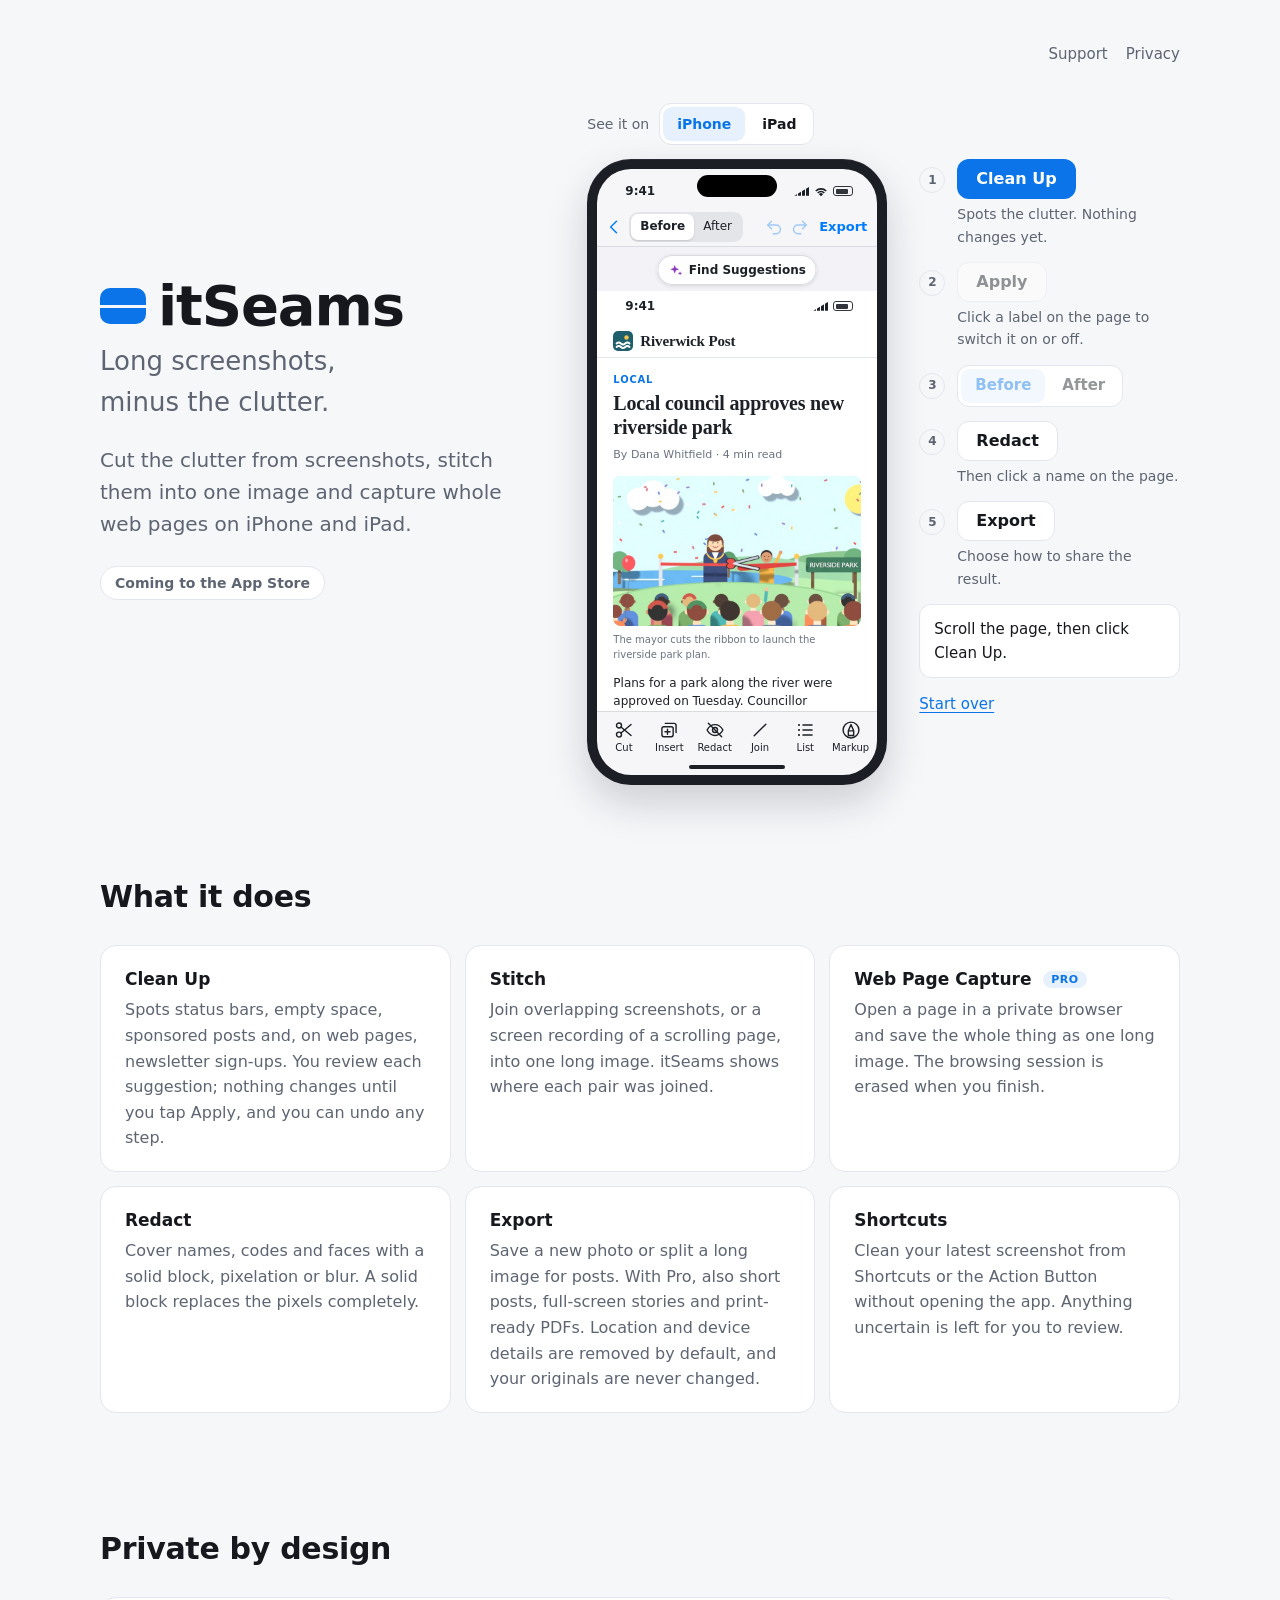
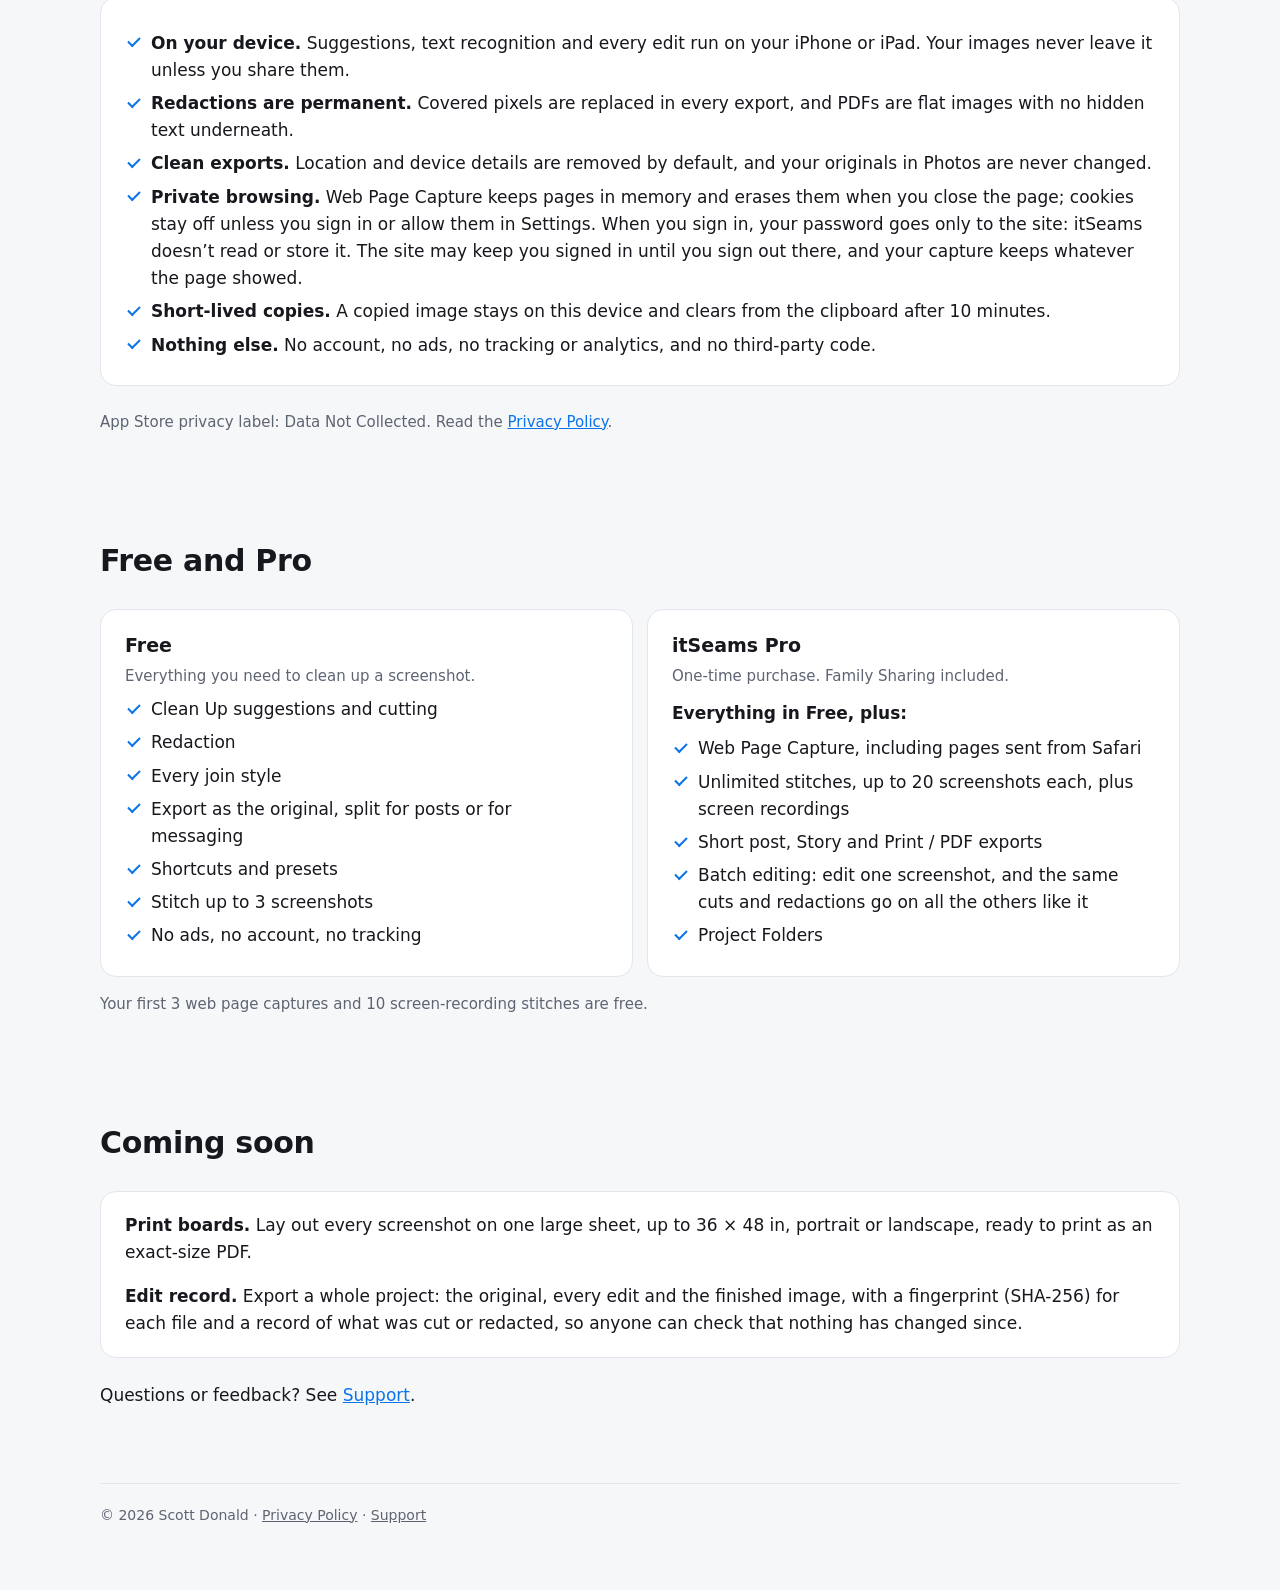
==== commit 59366bbd: "Demo: iPhone | iPad switch; real masthead and article text - A "See it on iPhone | iPad" radio group" ====
--- a/index.html
+++ b/index.html
@@ -34,6 +34,14 @@
 
   <section class="section demo" id="demo" aria-labelledby="demo-title">
     <h2 id="demo-title" class="vh">Try it: clean up a sample page, compare, then hide a name</h2>
+    <!-- iPhone | iPad: demo.js shows it, marks the device on screen and lets the visitor switch. -->
+    <div class="dev-switch" id="dev-switch" hidden>
+      <span id="dev-label">See it on</span>
+      <div class="seg dev-seg" role="radiogroup" aria-labelledby="dev-label">
+        <button type="button" class="dev-btn" role="radio" id="dev-phone" aria-checked="true">iPhone</button>
+        <button type="button" class="dev-btn" role="radio" id="dev-ipad" aria-checked="false" tabindex="-1">iPad</button>
+      </div>
+    </div>
     <div class="demo-grid">
       <!-- The device: an iPhone, or an iPad at tablet widths (demo.css sets --device). Inside is the
            app's editor: EditorView, EditorToolbar and, on iPad, the EditorInspector column. -->
@@ -64,7 +72,7 @@
                       <div class="sbar"><span><button type="button" class="sb-btn sb-time" data-say="It’s always 9:41 in a screenshot.">9:41</button><span class="on-ipad"> Mon Nov 2</span></span><span class="sb-icons"><button type="button" class="sb-btn" aria-label="Signal" data-say="No signal needed. itSeams works entirely on your device."><span class="sb-sig on-phone"></span><svg class="sb-wifi on-ipad" viewBox="0 0 16 12" aria-hidden="true"><path d="M8 11.5 5.6 9a3.4 3.4 0 0 1 4.8 0Z"/><path d="M3.6 7a6.2 6.2 0 0 1 8.8 0l-1.3 1.3a4.4 4.4 0 0 0-6.2 0Z"/><path d="M1.4 4.8a9.3 9.3 0 0 1 13.2 0l-1.3 1.3a7.5 7.5 0 0 0-10.6 0Z"/></svg></button><button type="button" class="sb-btn" aria-label="Battery" data-say="Always 100% in a screenshot. Clean Up cuts this bar anyway."><span class="sb-bat"></span></button></span></div>
                     </div>
                     <div class="band">
-                      <div class="site" aria-hidden="true"><span class="logo"><i></i><b></b></span><span class="site-nav on-ipad"><b></b><b></b><b></b></span></div>
+                      <div class="site"><span class="logo"><svg class="logo-mark" viewBox="0 0 20 20" aria-hidden="true" focusable="false"><rect class="lm-bg" width="20" height="20" rx="5"/><circle class="lm-sun" cx="13.5" cy="6.5" r="2.2"/><path class="lm-wave" d="M3.5 12.5c1.5-1.4 3-1.4 4.4 0s2.9 1.4 4.3 0 2.9-1.4 4.3 0M3.5 16c1.5-1.4 3-1.4 4.4 0s2.9 1.4 4.3 0 2.9-1.4 4.3 0"/></svg><b>Riverwick Post</b></span><span class="site-nav on-ipad"><span>News</span><span>Sport</span><span>What’s On</span><span>Opinion</span></span></div>
                     </div>
                     <div class="band">
                       <div class="pad">
@@ -80,7 +88,7 @@
                     <div class="band">
                       <div class="pad txt">
                         <p>Plans for a park along the river were approved on Tuesday. Councillor <button type="button" class="nm">Theo Marsh</button> said work could start in the spring.</p>
-                        <div class="lines" aria-hidden="true"><span class="ln w100"></span><span class="ln w94"></span><span class="ln w60"></span></div>
+                        <p>The old timber yard between the footbridge and the boathouse will become a riverside path, a play area and a small café, and most of its willows will stay.</p>
                       </div>
                     </div>
                     <div class="band" data-cut="Inline video" data-cat="video" data-strength="strong">
@@ -107,13 +115,15 @@
                       </div>
                     </div>
                     <div class="band">
-                      <div class="pad lines" aria-hidden="true"><span class="ln w100"></span><span class="ln w88"></span><span class="ln w94"></span><span class="ln w45"></span></div>
+                      <div class="pad txt">
+                        <p>The council will pay for the first stage itself. A second stage, with a landing stage for rowing boats, depends on a grant decision due in the summer.</p>
+                      </div>
                     </div>
                     <div class="band gap" data-cut="Empty space" data-cat="emptyBand" data-strength="strong"></div>
                     <div class="band">
                       <div class="pad txt">
                         <p>“It’s a place for everyone,” said <button type="button" class="nm">Ines Calder</button>, who lives nearby.</p>
-                        <div class="lines" aria-hidden="true"><span class="ln w94"></span><span class="ln w100"></span><span class="ln w72"></span></div>
+                        <p>The plans are on show at the library until the end of the month, and a guided walk around the site starts at the boathouse at 10 on Saturday.</p>
                       </div>
                     </div>
                     <div class="band" data-cut="Newsletter sign-up" data-cat="newsletter" data-strength="maybe">
@@ -125,12 +135,12 @@
                     </div>
                     <div class="band" data-cut="End of page" data-cat="pageEnd" data-strength="strong">
                       <div class="related">
-                        <strong>Related</strong>
-                        <div class="rel" aria-hidden="true"><i></i><span><span class="ln w94"></span><span class="ln w60"></span></span></div>
-                        <div class="rel" aria-hidden="true"><i></i><span><span class="ln w88"></span><span class="ln w45"></span></span></div>
-                        <div class="rel" aria-hidden="true"><i></i><span><span class="ln w100"></span><span class="ln w72"></span></span></div>
-                      </div>
-                      <div class="foot" aria-hidden="true"><span class="ln w45"></span><span class="ln w60"></span></div>
+                        <strong>More from Riverwick</strong>
+                        <div class="rel"><i class="th-bridge"></i><span><b>Footbridge reopens after winter repairs</b><small>Local · 2 min read</small></span></div>
+                        <div class="rel"><i class="th-books"></i><span><b>Library to open on Sunday afternoons</b><small>Community · 3 min read</small></span></div>
+                        <div class="rel"><i class="th-boat"></i><span><b>Rowing club marks 100 years on the river</b><small>Sport · 5 min read</small></span></div>
+                      </div>
+                      <p class="foot">© 2026 Riverwick Post · About · Contact · Advertise</p>
                     </div>
                   </div>
                 </div>
--- a/demo.css
+++ b/demo.css
@@ -73,9 +73,8 @@
   .demo-grid { grid-template-columns: auto 1fr; align-items: start; justify-items: start; gap: 32px; }
 }
 
-/* Device frame. The iPhone is the default; the iPad block near the end of this file redraws it.
-   demo.js reads --device to know which one is showing. */
-.demo { --device: phone; }
+/* Device frame. The iPhone is the default; the iPad block near the end of this file redraws it
+   when demo.js adds .ipad to the demo. */
 .device {
   position: relative;
   width: 300px; max-width: 100%;
@@ -204,12 +203,15 @@
 .sb-btn:focus-visible { outline: 2px solid var(--accent); outline-offset: 1px; }
 .sb-pop { position: absolute; left: 50%; top: 94px; transform: translateX(-50%); width: calc(100% - 48px); max-width: 250px; z-index: 7; padding: 9px 12px; border-radius: 12px; background: rgba(24, 27, 33, 0.92); color: #fff; font: 500 12px/1.35 -apple-system, BlinkMacSystemFont, system-ui, sans-serif; text-align: center; box-shadow: 0 6px 18px rgba(0, 0, 0, 0.25); transition: opacity 0.2s, transform 0.2s; }
 .sb-pop.off { opacity: 0; transform: translate(-50%, -6px); pointer-events: none; }
-.site { display: flex; align-items: center; padding: 10px 16px 4px; }
+/* The captured site's masthead: an invented local paper, its mark drawn here. */
+.site { display: flex; align-items: center; padding: 10px 16px 6px; border-bottom: 1px solid var(--pg-line); }
 .logo { display: flex; align-items: center; gap: 7px; }
-.logo i { width: 18px; height: 18px; border-radius: 5px; background: var(--pg-text); opacity: 0.85; display: block; }
-.logo b { width: 64px; height: 8px; border-radius: 4px; background: var(--pg-line-2); display: block; }
-.site-nav { align-items: center; gap: 14px; }
-.site-nav b { width: 42px; height: 7px; border-radius: 4px; background: var(--pg-line-2); display: block; }
+.logo-mark { display: block; width: 20px; height: 20px; flex: none; }
+.lm-bg { fill: #1f5f6b; }
+.lm-wave { fill: none; stroke: #fff; stroke-width: 1.8; stroke-linecap: round; }
+.lm-sun { fill: #f2c14e; }
+.logo b { font: 700 15px/1 Georgia, "Times New Roman", serif; letter-spacing: -0.01em; white-space: nowrap; }
+.site-nav { align-items: center; gap: 16px; font-size: 11px; font-weight: 600; color: var(--pg-muted); }
 
 .pad { padding: 0 16px; }
 .kicker { margin: 14px 0 4px; font-size: 10px; font-weight: 700; letter-spacing: 0.08em; text-transform: uppercase; color: var(--cut); }
@@ -224,9 +226,7 @@
 }
 .cap { margin: 6px 16px 12px; color: var(--pg-muted); font-size: 10px; }
 .txt p { margin: 0 0 8px; }
-.ln { display: block; height: 7px; border-radius: 4px; background: var(--pg-line); margin: 0 0 8px; }
-.w100 { width: 100%; } .w94 { width: 94%; } .w88 { width: 88%; } .w80 { width: 80%; } .w72 { width: 72%; } .w60 { width: 60%; } .w45 { width: 45%; }
-.lines { padding-block: 4px 6px; }
+.txt { padding-bottom: 4px; }
 
 .ad { margin: 8px 16px 12px; }
 /* Inline video ad: a generic car, drawn here. */
@@ -252,12 +252,6 @@
 .vid-cta b { flex: none; font-size: 10px; padding: 4px 8px; border-radius: 4px; background: var(--pg-soft); color: var(--pg-text); }
 @media (prefers-color-scheme: dark) { .vid-frame { filter: brightness(0.85); } }
 .ad small { display: block; text-align: center; font-size: 9px; letter-spacing: 0.08em; text-transform: uppercase; color: var(--pg-muted); margin-bottom: 4px; }
-.ad-box {
-  height: 110px; border-radius: 6px; display: grid; place-items: center;
-  background: repeating-linear-gradient(135deg, var(--pg-soft) 0 10px, var(--pg-bg) 10px 20px);
-  border: 1px solid var(--pg-line);
-}
-.ad-box span { width: 92px; height: 28px; border-radius: 14px; background: var(--pg-line-2); display: block; }
 .gap { height: 170px; }
 
 .signup { margin: 8px 16px 14px; padding: 14px; border-radius: 10px; background: var(--pg-soft); border: 1px solid var(--pg-line); }
@@ -269,12 +263,18 @@
 .signup .go:focus-visible { outline: 2px solid var(--accent); outline-offset: 1px; }
 
 .related { margin: 6px 16px 0; padding-top: 12px; border-top: 1px solid var(--pg-line); }
-.related strong { display: block; font-size: 12px; margin-bottom: 8px; }
+.related > strong { display: block; font-size: 10px; font-weight: 700; letter-spacing: 0.08em; text-transform: uppercase; color: var(--pg-muted); margin-bottom: 8px; }
 .rel { display: flex; gap: 10px; align-items: center; margin-bottom: 10px; }
-.rel i { flex: none; width: 44px; height: 34px; border-radius: 5px; background: var(--pg-line-2); display: block; }
-.rel span { flex: 1; }
-.rel .ln { margin-bottom: 6px; }
-.foot { margin: 8px 16px 0; padding-top: 12px; border-top: 1px solid var(--pg-line); }
+/* Thumbnails: little drawn scenes, so the links read as stories. */
+.rel i { flex: none; width: 44px; height: 34px; border-radius: 5px; display: block; }
+.rel .th-bridge { background: linear-gradient(transparent 52%, #6f7d8c 52% 60%, transparent 60%), linear-gradient(#bfdcef 62%, #6aa3c4 62%); }
+.rel .th-books { background: linear-gradient(90deg, #c8473d 0 20%, #e9c46a 20% 38%, #2a9d8f 38% 58%, #f4a261 58% 76%, #577590 76%) bottom / 100% 70% no-repeat, #efe6d6; }
+.rel .th-boat { background: radial-gradient(circle at 72% 30%, #f2c14e 0 12%, transparent 13%), linear-gradient(#f6d5b8 55%, #4f86a8 55%); }
+@media (prefers-color-scheme: dark) { .rel i { filter: brightness(0.85); } }
+.rel > span { flex: 1; min-width: 0; display: flex; flex-direction: column; gap: 2px; }
+.rel b { font-size: 11.5px; line-height: 1.3; }
+.rel small { font-size: 9.5px; color: var(--pg-muted); }
+.foot { margin: 8px 16px 0; padding-top: 10px; border-top: 1px solid var(--pg-line); font-size: 9.5px; color: var(--pg-muted); }
 
 /* Names in the article: plain text until Redact is on */
 .nm {
@@ -513,68 +513,84 @@
 .ap-sel:disabled { opacity: 0.45; }
 @media (prefers-reduced-motion: reduce) { .sw, .sw::after { transition: none; } }
 
-/* iPad: at tablet widths (or a touch screen of tablet size) the demo draws an iPad in landscape
-   showing the app's regular-width editor: the project title in the top bar, the tools under the
-   canvas only, and the inspector column (EditorView's SidePanelPresentation). The frame and the
-   layout are set by the variables just below; the rest only rearranges the same parts. */
-@media (min-width: 700px) and (max-width: 1099px), (hover: none) and (pointer: coarse) and (min-width: 700px) and (max-width: 1400px) {
-  .demo {
-    --device: ipad;
-    --ipad-w: min(calc(100vw - 32px), 960px);  /* frame width, wider than the page column */
-    --ipad-aspect: 1180 / 820;                 /* screen shape: an 11-inch iPad in landscape, in points */
-    --ipad-bezel: 12px;                        /* thin and even all round */
-    --ipad-radius: 30px;
-    --insp-w: clamp(220px, 31%, 300px);        /* the app's inspector is 340 pt of 1180 */
-  }
-  .demo-grid { width: var(--ipad-w); margin-left: calc((100% - var(--ipad-w)) / 2); grid-template-columns: minmax(0, 1fr); justify-items: stretch; gap: 20px; }
-  .device { width: 100%; padding: var(--ipad-bezel); border-radius: var(--ipad-radius); }
-  /* No island: a small front camera in the middle of the top bezel. */
-  .device::before { top: calc(var(--ipad-bezel) / 2 - 2.5px); width: 5px; height: 5px; margin-left: -2.5px; background: #07080a; box-shadow: 0 0 0 1px rgba(255, 255, 255, 0.07); }
-  .demo .on-phone { display: none; }
-  .demo .on-ipad { display: revert; }
-  .demo .sb-wifi.on-ipad { display: block; }
-  .demo .site-nav.on-ipad, .demo .nav-title.on-ipad { display: flex; }
-  .app { height: auto; aspect-ratio: var(--ipad-aspect); max-height: 84vh; min-height: 0; border-radius: calc(var(--ipad-radius) - var(--ipad-bezel)); }
-  /* The home indicator sits over the bottom of the whole screen. */
-  .app::after { content: ""; position: absolute; left: 50%; bottom: 5px; width: 120px; height: 4px; margin-left: -60px; border-radius: 2px; background: var(--pg-text); opacity: 0.85; pointer-events: none; z-index: 5; }
-  .app-status { height: 24px; padding: 2px 20px 0; font-size: 11px; }
-  .app-nav { display: grid; grid-template-columns: minmax(0, 1fr) auto minmax(0, 1fr); height: 44px; padding: 0 10px 0 6px; }
-  .nav-title { flex-direction: column; align-items: flex-start; min-width: 0; margin-left: 2px; padding: 2px 6px; border-radius: 8px; text-align: left; }
-  .nav-title strong { max-width: 100%; overflow: hidden; text-overflow: ellipsis; white-space: nowrap; font-size: 12.5px; }
-  .nav-title small { display: flex; align-items: center; gap: 3px; font-size: 10px; color: var(--pg-muted); }
-  .app .nav-title .ic { width: 10px; height: 10px; stroke-width: 2.2; }
-  .nav-end { justify-self: end; gap: 4px; }
-  .nav-btn { width: 30px; }
-  .inspector { display: flex; }
-  .demo.insp-closed .inspector { display: none; }
-  .tools { gap: 4px; padding: 4px 8px 12px; }
-  .tool { height: 46px; }
-  .tool-t { font-size: 10.5px; }
-  .sb-pop { top: 80px; }
-
-  /* The page, as the same site lays out on the wider screen. */
-  .pg { font-size: 13px; }
-  .sbar { height: 24px; padding: 0 20px; font-size: 11px; }
-  .site { justify-content: space-between; padding: 12px 28px 6px; }
-  .pad { padding: 0 28px; }
-  .kicker { margin-top: 18px; }
-  .hl { font-size: 26px; }
-  .photo { height: auto; aspect-ratio: 960 / 450; margin: 0 28px; }
-  .cap { margin: 8px 28px 14px; font-size: 11px; }
-  .ad, .signup, .related, .foot { margin-left: 28px; margin-right: 28px; }
-  .gap { height: 200px; }
-
-  /* The controls in a row under the iPad. */
-  .panel { max-width: none; }
-  .steps { display: flex; flex-wrap: wrap; align-items: center; gap: 10px 16px; }
-  .steps li { align-items: center; gap: 8px; margin: 0; }
-  .steps li::before { margin-top: 0; }
-  .steps .hint { display: none; }
-  .demo-status { margin: 14px 0 6px; }
-}
-/* A touch tablet of 1100 px or more (an iPad in landscape) gets the iPad too, so the page keeps the
+/* iPad: the demo draws an iPad in landscape showing the app's regular-width editor: the project
+   title in the top bar, the tools under the canvas only, and the inspector column (EditorView's
+   SidePanelPresentation). demo.js adds .ipad at tablet widths (or a touch screen of tablet size),
+   or when the visitor picks iPad. The frame and the layout are set by the variables just below;
+   the rest only rearranges the same parts. */
+.demo.ipad {
+  --ipad-w: min(calc(100vw - 32px), 960px);  /* frame width, wider than the page column */
+  --ipad-aspect: 1180 / 820;                 /* screen shape: an 11-inch iPad in landscape, in points */
+  --ipad-bezel: 12px;                        /* thin and even all round */
+  --ipad-radius: 30px;
+  --insp-w: clamp(220px, 31%, 300px);        /* the app's inspector is 340 pt of 1180 */
+}
+.demo.ipad .demo-grid { width: var(--ipad-w); margin-left: calc((100% - var(--ipad-w)) / 2); grid-template-columns: minmax(0, 1fr); justify-items: stretch; gap: 20px; }
+.demo.ipad .device { width: 100%; padding: var(--ipad-bezel); border-radius: var(--ipad-radius); }
+/* No island: a small front camera in the middle of the top bezel. */
+.demo.ipad .device::before { top: calc(var(--ipad-bezel) / 2 - 2.5px); width: 5px; height: 5px; margin-left: -2.5px; background: #07080a; box-shadow: 0 0 0 1px rgba(255, 255, 255, 0.07); }
+.demo.ipad .on-phone { display: none; }
+.demo.ipad .on-ipad { display: revert; }
+.demo.ipad .sb-wifi.on-ipad { display: block; }
+.demo.ipad .site-nav.on-ipad, .demo.ipad .nav-title.on-ipad { display: flex; }
+.demo.ipad .app { height: auto; aspect-ratio: var(--ipad-aspect); max-height: 84vh; min-height: 0; border-radius: calc(var(--ipad-radius) - var(--ipad-bezel)); }
+/* The home indicator sits over the bottom of the whole screen. */
+.demo.ipad .app::after { content: ""; position: absolute; left: 50%; bottom: 5px; width: 120px; height: 4px; margin-left: -60px; border-radius: 2px; background: var(--pg-text); opacity: 0.85; pointer-events: none; z-index: 5; }
+.demo.ipad .app-status { height: 24px; padding: 2px 20px 0; font-size: 11px; }
+.demo.ipad .app-nav { display: grid; grid-template-columns: minmax(0, 1fr) auto minmax(0, 1fr); height: 44px; padding: 0 10px 0 6px; }
+.demo.ipad .nav-title { flex-direction: column; align-items: flex-start; min-width: 0; margin-left: 2px; padding: 2px 6px; border-radius: 8px; text-align: left; }
+.demo.ipad .nav-title strong { max-width: 100%; overflow: hidden; text-overflow: ellipsis; white-space: nowrap; font-size: 12.5px; }
+.demo.ipad .nav-title small { display: flex; align-items: center; gap: 3px; font-size: 10px; color: var(--pg-muted); }
+.demo.ipad .app .nav-title .ic { width: 10px; height: 10px; stroke-width: 2.2; }
+.demo.ipad .nav-end { justify-self: end; gap: 4px; }
+.demo.ipad .nav-btn { width: 30px; }
+.demo.ipad .inspector { display: flex; }
+.demo.ipad.insp-closed .inspector { display: none; }
+.demo.ipad .tools { gap: 4px; padding: 4px 8px 12px; }
+.demo.ipad .tool { height: 46px; }
+.demo.ipad .tool-t { font-size: 10.5px; }
+.demo.ipad .sb-pop { top: 80px; }
+
+/* The page, as the same site lays out on the wider screen. */
+.demo.ipad .pg { font-size: 13px; }
+.demo.ipad .sbar { height: 24px; padding: 0 20px; font-size: 11px; }
+.demo.ipad .site { justify-content: space-between; padding: 12px 28px 6px; }
+.demo.ipad .pad { padding: 0 28px; }
+.demo.ipad .kicker { margin-top: 18px; }
+.demo.ipad .hl { font-size: 26px; }
+.demo.ipad .photo { height: auto; aspect-ratio: 960 / 450; margin: 0 28px; }
+.demo.ipad .cap { margin: 8px 28px 14px; font-size: 11px; }
+.demo.ipad :is(.ad, .signup, .related, .foot) { margin-left: 28px; margin-right: 28px; }
+.demo.ipad .gap { height: 200px; }
+
+/* The controls in a row under the iPad. */
+.demo.ipad .panel { max-width: none; }
+.demo.ipad .steps { display: flex; flex-wrap: wrap; align-items: center; gap: 10px 16px; grid-column: 1; grid-row: auto; }
+.demo.ipad .steps li { align-items: center; gap: 8px; margin: 0; }
+.demo.ipad .steps li::before { margin-top: 0; }
+.demo.ipad .steps .hint { display: none; }
+.demo.ipad .demo-status { margin: 14px 0 6px; }
+
+/* iPad picked on a screen narrower than the frame: demo.js lays the iPad out at its smallest
+   width and zooms it down to fit, so nothing overflows the page. */
+.demo.ipad.fit { --ipad-w: 100%; }
+.demo.ipad.fit .device { width: 720px; max-width: none; }
+@media (max-width: 639px) {
+  .demo.ipad .steps li::before { display: none; }
+  .demo.ipad .steps .btn { width: auto; padding: 10px 14px; }
+  .demo.ipad .steps .seg { flex-direction: row; width: auto; }
+}
+/* Wide screens with the iPad showing (an iPad in landscape, or iPad picked): the page keeps the
    stacked layout instead of style.css's side-by-side one. */
-@media (hover: none) and (pointer: coarse) and (min-width: 1100px) and (max-width: 1400px) {
-  main { display: block; }
-  .wrap { max-width: 1040px; }
-}
+@media (min-width: 1100px) {
+  html.demo-ipad main { display: block; }
+  html.demo-ipad .wrap { max-width: 1040px; }
+}
+
+/* iPhone | iPad switch above the demo. */
+.dev-switch { display: flex; align-items: center; gap: 10px; margin: 0 0 14px; font-size: 14px; color: var(--muted); }
+.dev-switch[hidden] { display: none; }
+.dev-seg .dev-btn { font: 600 14px/1 -apple-system, BlinkMacSystemFont, system-ui, sans-serif; min-height: 34px; padding: 6px 14px; border: 0; border-radius: 9px; background: transparent; color: var(--text); cursor: pointer; }
+.dev-seg .dev-btn[aria-checked="true"] { background: var(--accent-soft); color: var(--accent); }
+.demo.ipad .dev-switch { width: var(--ipad-w); margin-left: calc((100% - var(--ipad-w)) / 2); }
+@media (max-width: 639px) { .dev-switch { margin-bottom: 10px; } .dev-seg .dev-btn { min-height: 40px; } }
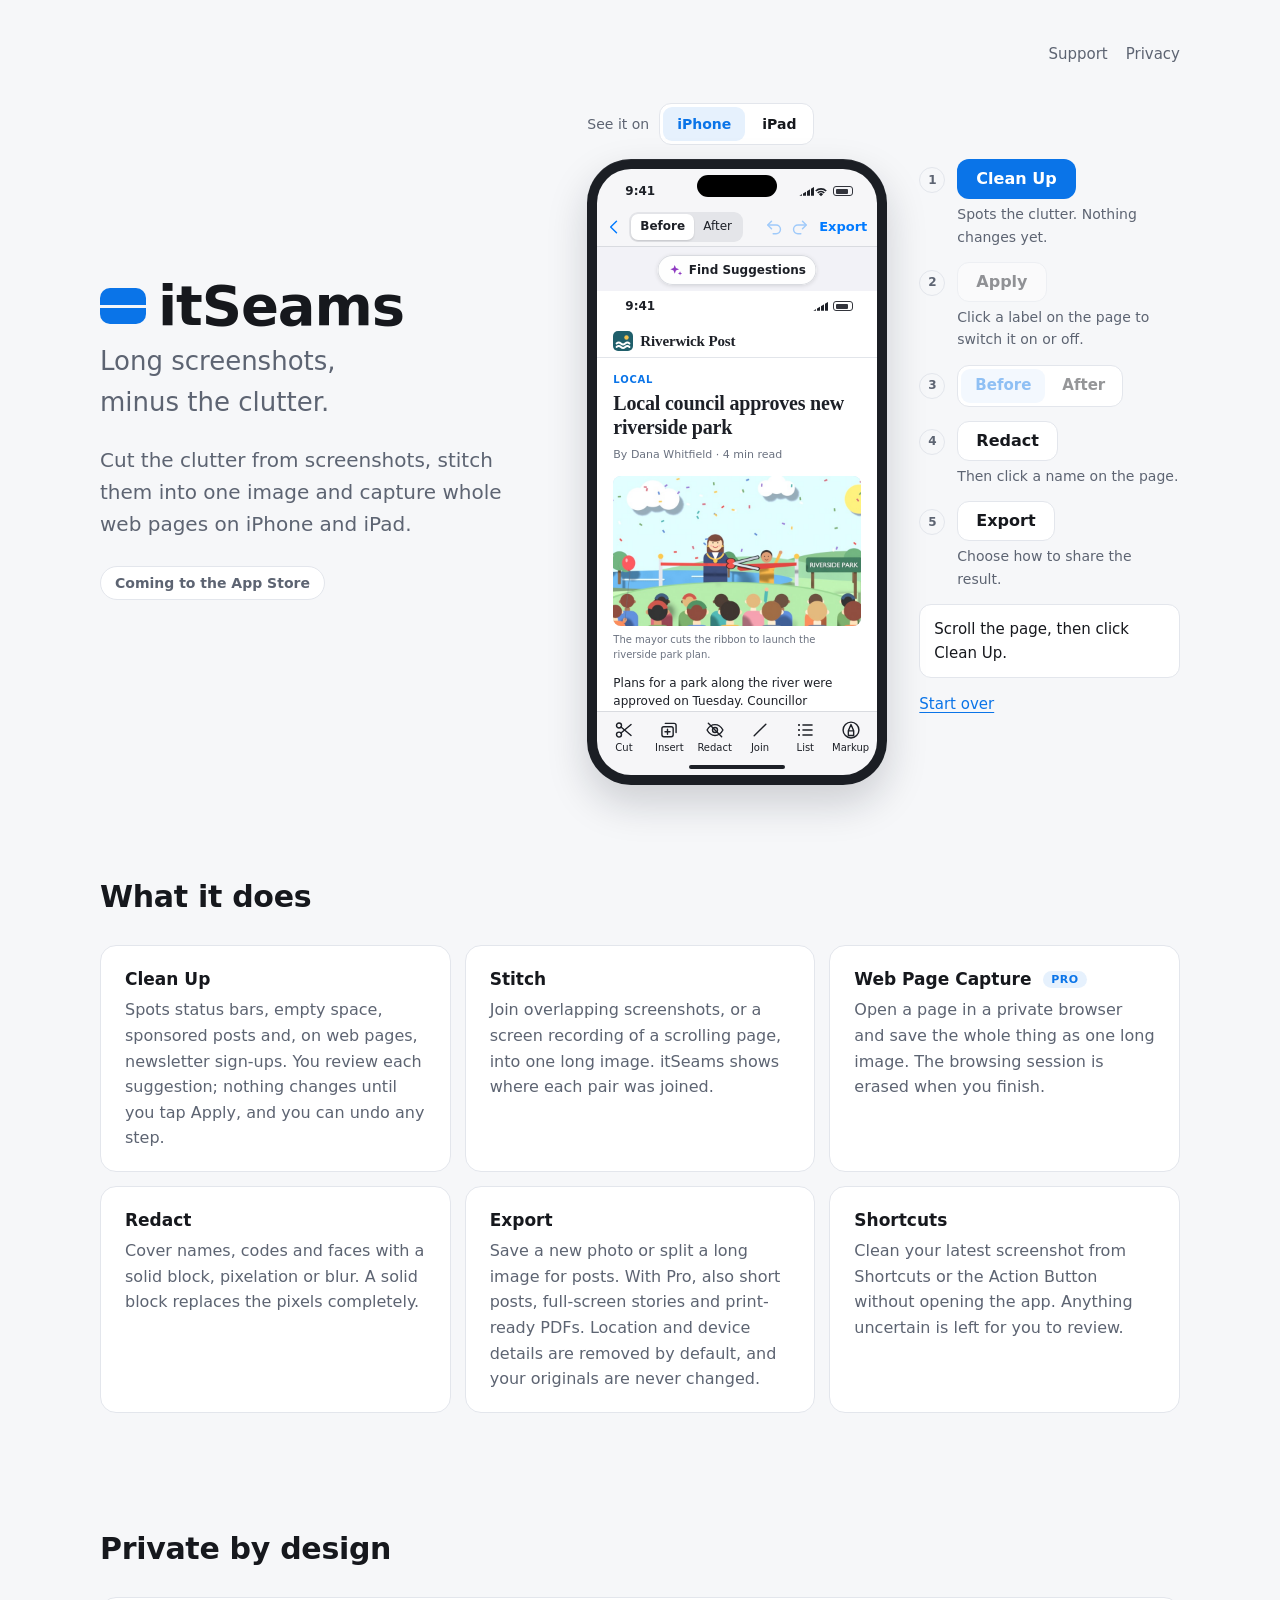
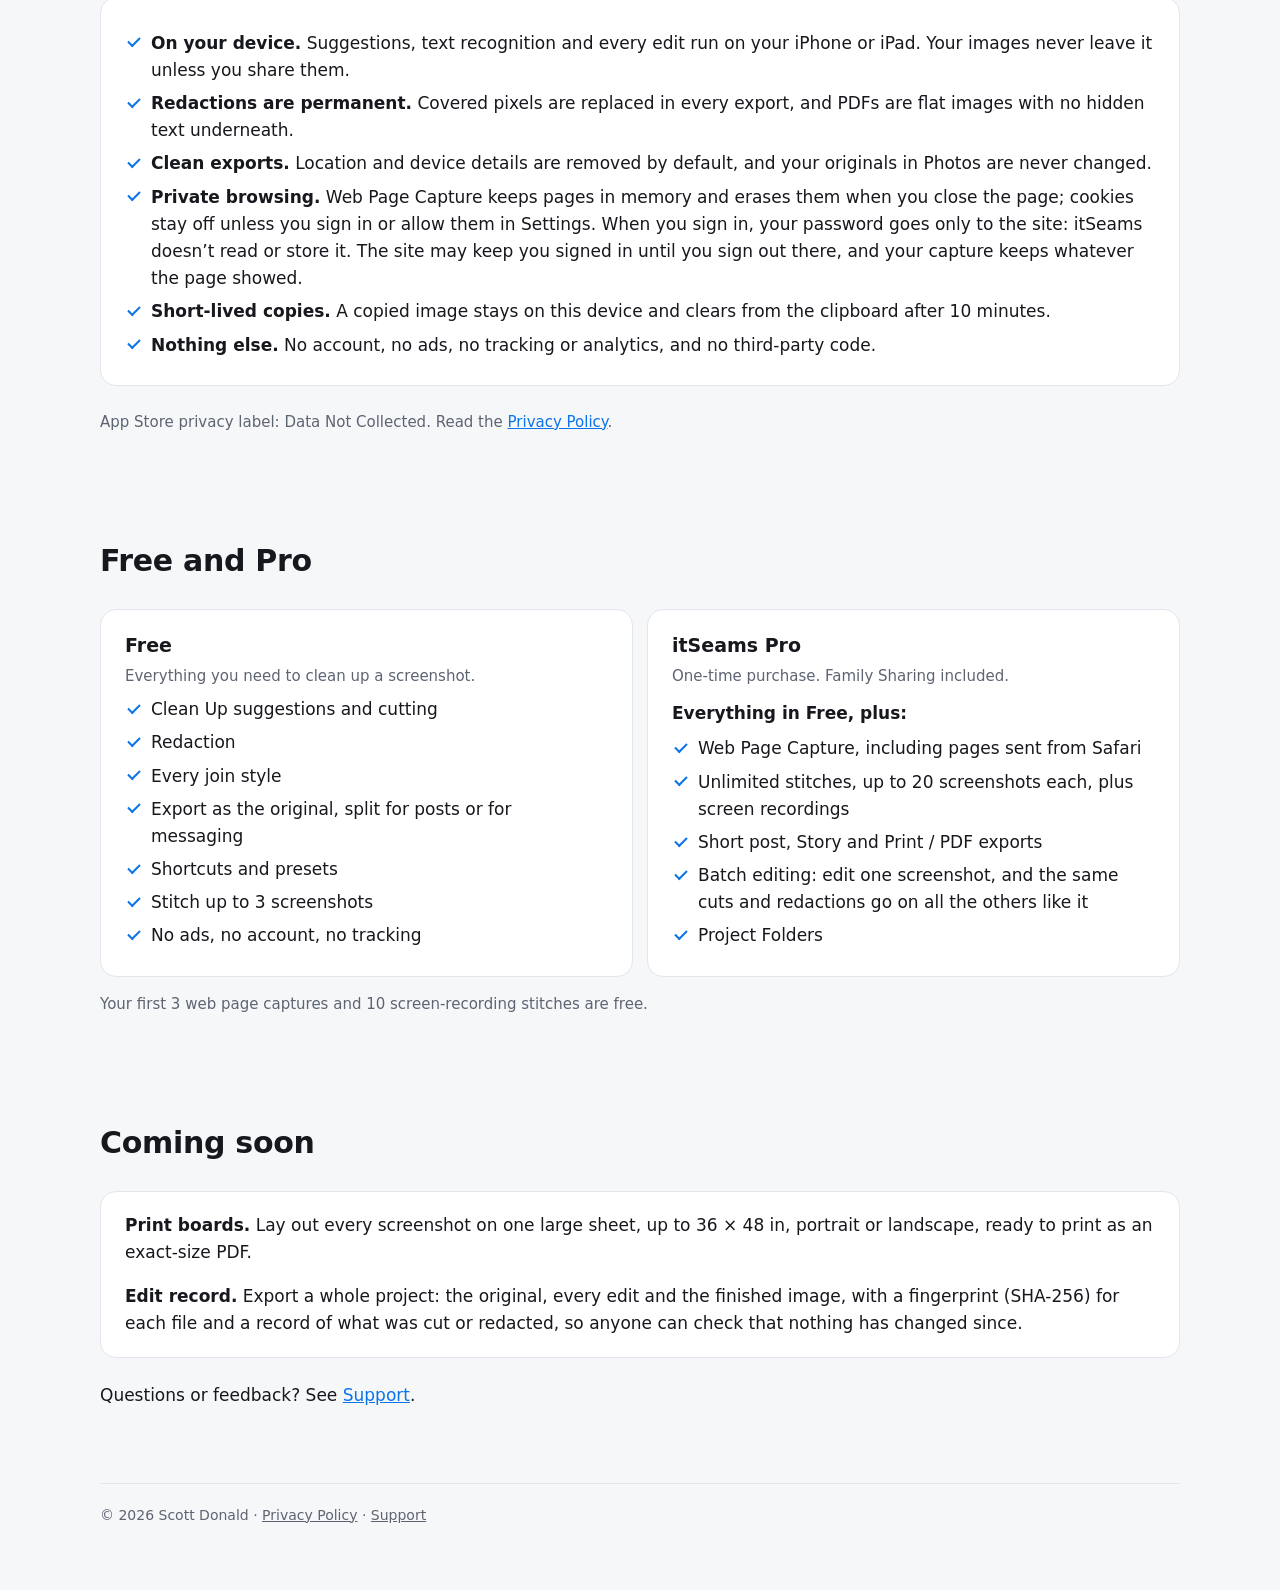
==== commit 54acd685: "Demo: status bar Easter eggs move to the device's own status bar The time, signal and battery eggs n" ====
--- a/index.html
+++ b/index.html
@@ -47,7 +47,8 @@
            app's editor: EditorView, EditorToolbar and, on iPad, the EditorInspector column. -->
       <div class="device">
         <div class="app">
-          <div class="app-status" aria-hidden="true"><span>9:41<span class="on-ipad"> Mon Nov 2</span></span><span class="sb-icons"><span class="sb-sig on-phone"></span><svg class="sb-wifi" viewBox="0 0 16 12"><path d="M8 11.5 5.6 9a3.4 3.4 0 0 1 4.8 0Z"/><path d="M3.6 7a6.2 6.2 0 0 1 8.8 0l-1.3 1.3a4.4 4.4 0 0 0-6.2 0Z"/><path d="M1.4 4.8a9.3 9.3 0 0 1 13.2 0l-1.3 1.3a7.5 7.5 0 0 0-10.6 0Z"/></svg><span class="on-ipad sb-pct">100%</span><span class="sb-bat"></span></span></div>
+          <!-- The device's own status bar, outside the capture: its time, signal and battery are the Easter eggs. -->
+          <div class="app-status" role="group" aria-label="Device status bar"><button type="button" class="sb-btn sb-time" data-say="It’s always 9:41 here.">9:41<span class="on-ipad">&nbsp;Mon Nov 2</span></button><span class="sb-icons"><button type="button" class="sb-btn" aria-label="Signal" data-say="No signal needed. itSeams works entirely on your device."><span class="sb-sig on-phone" aria-hidden="true"></span><svg class="sb-wifi" aria-hidden="true" focusable="false" viewBox="0 0 16 12"><path d="M8 11.5 5.6 9a3.4 3.4 0 0 1 4.8 0Z"/><path d="M3.6 7a6.2 6.2 0 0 1 8.8 0l-1.3 1.3a4.4 4.4 0 0 0-6.2 0Z"/><path d="M1.4 4.8a9.3 9.3 0 0 1 13.2 0l-1.3 1.3a7.5 7.5 0 0 0-10.6 0Z"/></svg></button><button type="button" class="sb-btn" aria-label="Battery" data-say="Always 100% here. Clean Up can cut the status bar from your screenshot."><span class="on-ipad sb-pct" aria-hidden="true">100%</span><span class="sb-bat" aria-hidden="true"></span></button></span></div>
           <div class="app-nav" role="group" aria-label="Editor top bar">
             <span class="nav-start">
               <button type="button" class="nav-btn nav-back" aria-label="Back" data-say="In the app, this goes back to your projects."><svg class="ic" viewBox="0 0 24 24" aria-hidden="true" focusable="false"><path d="M15 5l-7 7 7 7"/></svg></button>
@@ -69,7 +70,7 @@
                 <div class="screen" id="screen" tabindex="0" role="region" aria-label="Sample page capture, scrollable">
                   <div class="pg" id="page">
                     <div class="band band-sbar" data-cut="Status bar" data-cat="statusBar" data-strength="strong">
-                      <div class="sbar"><span><button type="button" class="sb-btn sb-time" data-say="It’s always 9:41 in a screenshot.">9:41</button><span class="on-ipad"> Mon Nov 2</span></span><span class="sb-icons"><button type="button" class="sb-btn" aria-label="Signal" data-say="No signal needed. itSeams works entirely on your device."><span class="sb-sig on-phone"></span><svg class="sb-wifi on-ipad" viewBox="0 0 16 12" aria-hidden="true"><path d="M8 11.5 5.6 9a3.4 3.4 0 0 1 4.8 0Z"/><path d="M3.6 7a6.2 6.2 0 0 1 8.8 0l-1.3 1.3a4.4 4.4 0 0 0-6.2 0Z"/><path d="M1.4 4.8a9.3 9.3 0 0 1 13.2 0l-1.3 1.3a7.5 7.5 0 0 0-10.6 0Z"/></svg></button><button type="button" class="sb-btn" aria-label="Battery" data-say="Always 100% in a screenshot. Clean Up cuts this bar anyway."><span class="sb-bat"></span></button></span></div>
+                      <div class="sbar"><span>9:41<span class="on-ipad"> Mon Nov 2</span></span><span class="sb-icons"><span class="sb-sig on-phone"></span><svg class="sb-wifi on-ipad" viewBox="0 0 16 12" aria-hidden="true"><path d="M8 11.5 5.6 9a3.4 3.4 0 0 1 4.8 0Z"/><path d="M3.6 7a6.2 6.2 0 0 1 8.8 0l-1.3 1.3a4.4 4.4 0 0 0-6.2 0Z"/><path d="M1.4 4.8a9.3 9.3 0 0 1 13.2 0l-1.3 1.3a7.5 7.5 0 0 0-10.6 0Z"/></svg><span class="sb-bat"></span></span></div>
                     </div>
                     <div class="band">
                       <div class="site"><span class="logo"><svg class="logo-mark" viewBox="0 0 20 20" aria-hidden="true" focusable="false"><rect class="lm-bg" width="20" height="20" rx="5"/><circle class="lm-sun" cx="13.5" cy="6.5" r="2.2"/><path class="lm-wave" d="M3.5 12.5c1.5-1.4 3-1.4 4.4 0s2.9 1.4 4.3 0 2.9-1.4 4.3 0M3.5 16c1.5-1.4 3-1.4 4.4 0s2.9 1.4 4.3 0 2.9-1.4 4.3 0"/></svg><b>Riverwick Post</b></span><span class="site-nav on-ipad"><span>News</span><span>Sport</span><span>What’s On</span><span>Opinion</span></span></div>
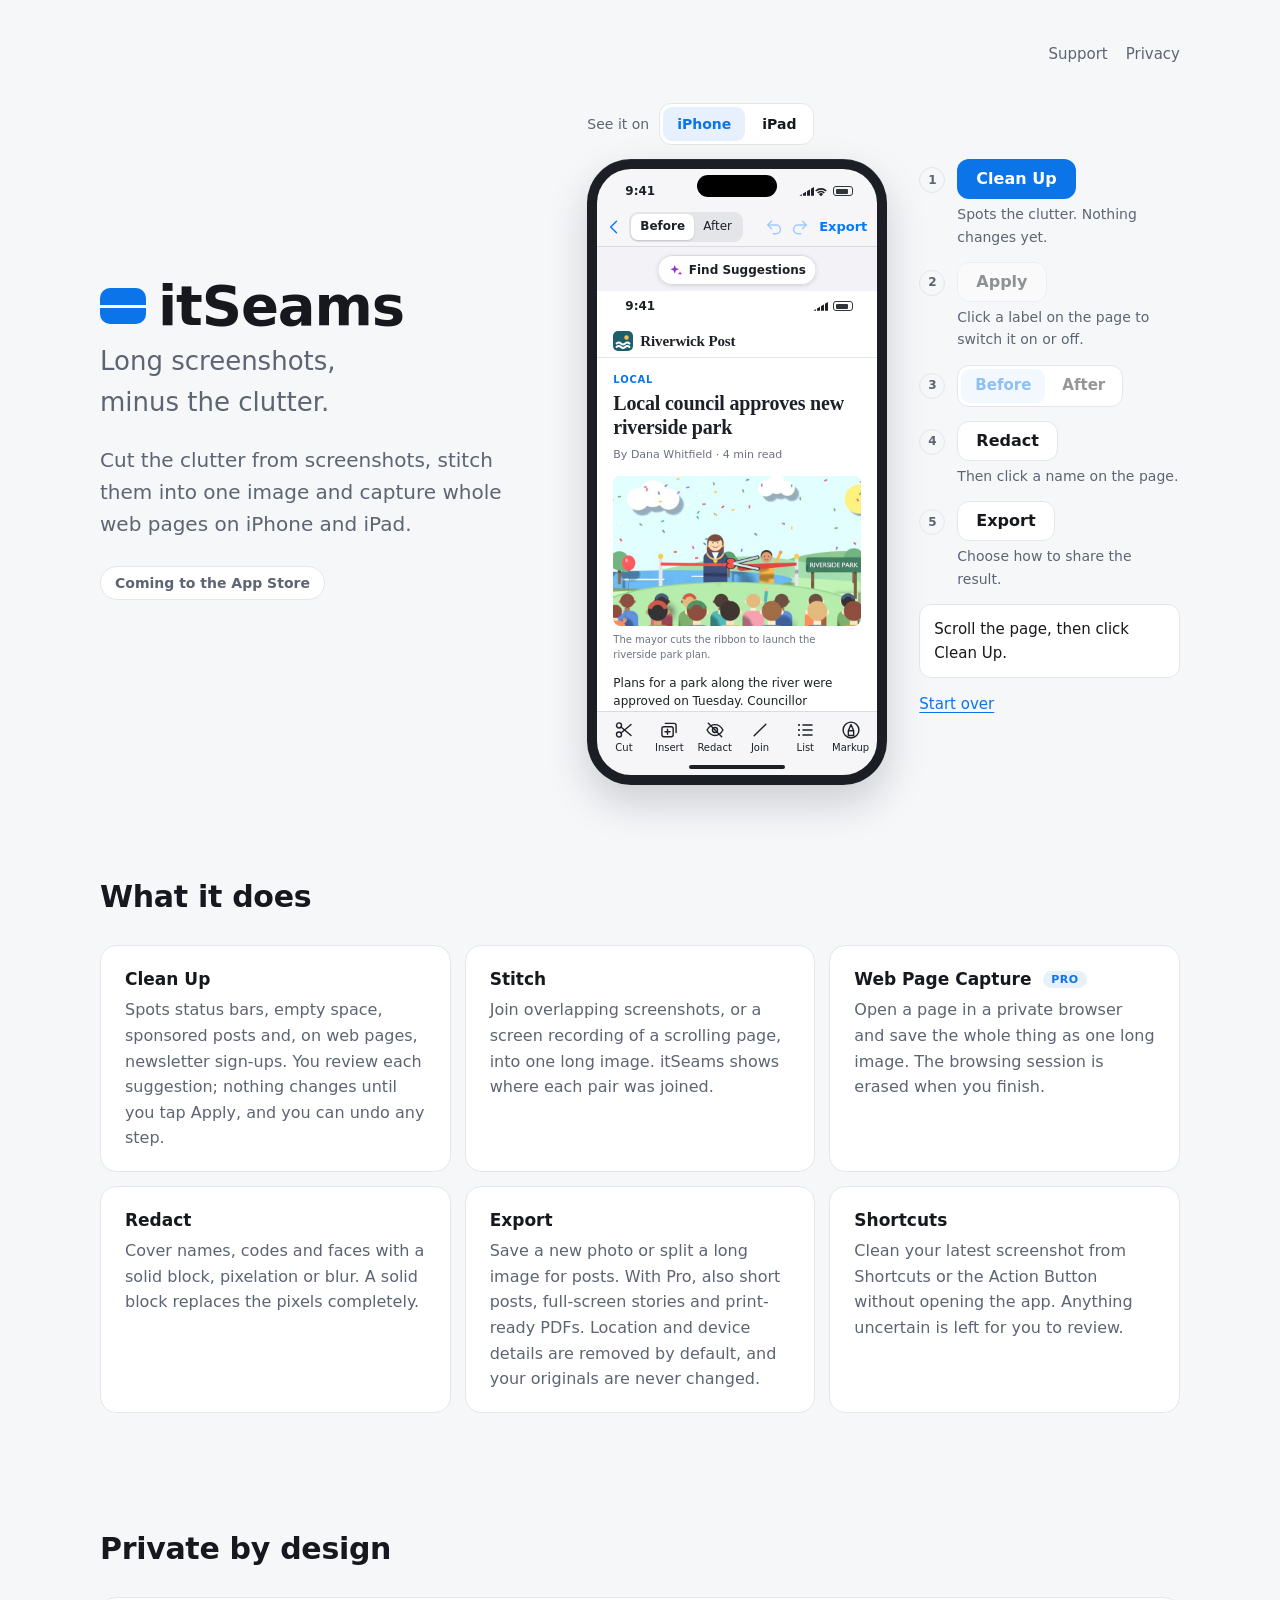
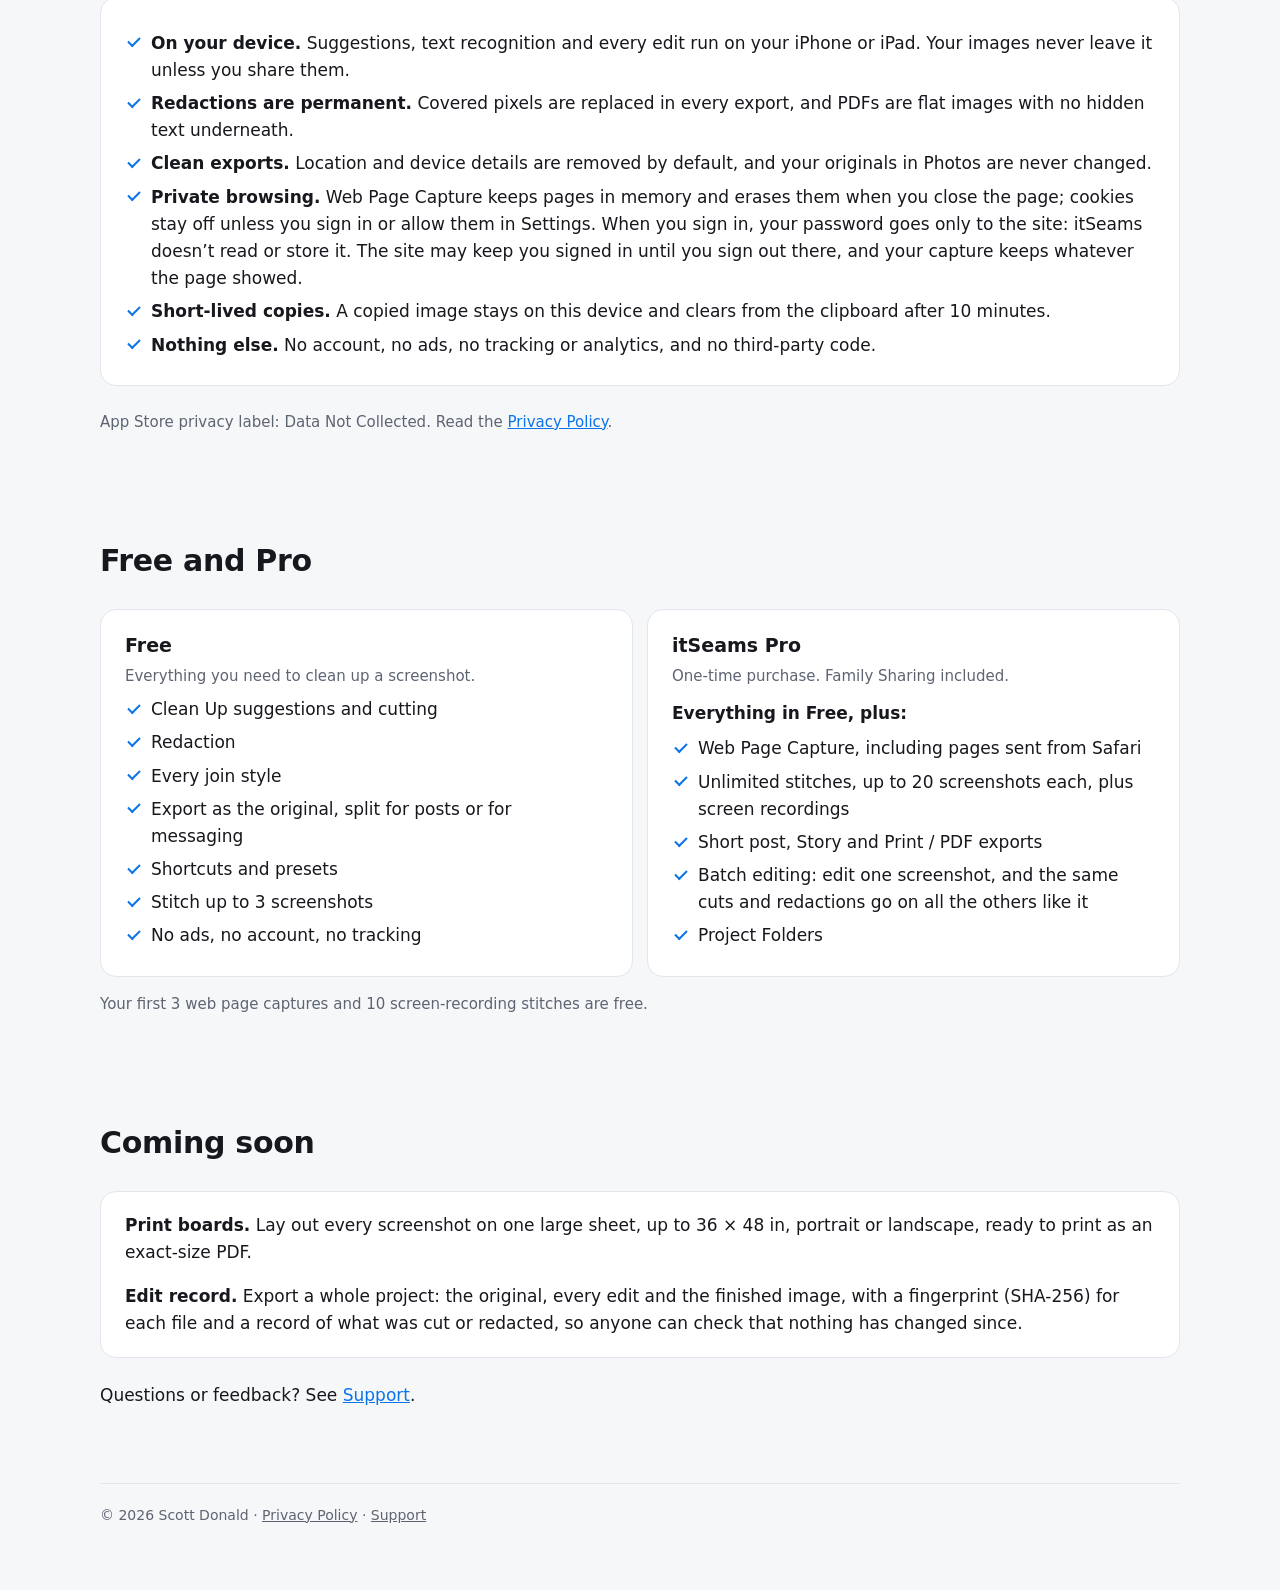
==== commit 11b85c49: "Link previews show the iPad editor Co-Authored-By: Claude Opus 5.5 <noreply@anthropic.com>" ====
--- a/index.html
+++ b/index.html
@@ -15,6 +15,11 @@
 <meta property="og:title" content="itSeams: clean, long screenshots">
 <meta property="og:description" content="Clean up, stitch and redact screenshots on your iPhone and iPad. No account, no tracking.">
 <meta property="og:url" content="https://itseams.app/">
+<meta property="og:image" content="https://itseams.app/img/og-image.jpg">
+<meta property="og:image:width" content="1200">
+<meta property="og:image:height" content="630">
+<meta property="og:image:alt" content="itSeams on iPad: a sample news article in the editor, with five suggested cuts listed in the side panel.">
+<meta name="twitter:card" content="summary_large_image">
 <link rel="icon" href="/favicon.svg" type="image/svg+xml">
 <link rel="stylesheet" href="/style.css">
 <link rel="stylesheet" href="/demo.css">
--- a/demo.css
+++ b/demo.css
@@ -411,9 +411,11 @@
   width: 300px; max-width: calc(100vw - 32px); padding: 12px 14px;
   border-radius: 16px; background: var(--card); color: var(--text); border: 1px solid var(--rule);
   box-shadow: 0 12px 32px rgba(16, 24, 40, 0.2); font-size: 14px; line-height: 1.4;
-}
+  scroll-margin: 16px;
+}
+/* The scrim catches a tap outside the card, so it only closes the card and never reaches what's behind. */
+.ex-scrim { position: fixed; inset: 0; z-index: 19; background: transparent; }
 .ex-pop[hidden], .ex-scrim[hidden] { display: none; }
-.ex-scrim { display: none; }
 .ex-head { display: flex; align-items: center; justify-content: space-between; margin-bottom: 8px; }
 .ex-title { margin: 0; font-size: 16px; }
 .ex-close { font: 600 15px/1 -apple-system, BlinkMacSystemFont, system-ui, sans-serif; color: var(--accent); background: none; border: 0; padding: 8px 4px; margin: -8px -4px; cursor: pointer; }
@@ -452,10 +454,16 @@
 @media (prefers-reduced-motion: reduce) {
   .ex-anim .ex-cut, .ex-anim .ex-scissors, .ex-anim .ex-piece { animation: none; }
 }
-/* Phones: the card opens above the Export button, over a lightly dimmed page. */
-@media (max-width: 639px) {
-  .ex-scrim { display: block; position: fixed; inset: 0; z-index: 19; background: rgba(0, 0, 0, 0.12); }
-  .ex-pop { top: auto; bottom: calc(100% + 8px); width: 300px; }
+/* Phones and short screens: the card is a sheet centred on the screen at full size, over a dimmed
+   page. (An iPad zoomed down to fit a phone would make a card anchored to its Export too small to read.) */
+@media (max-width: 639px), (max-height: 500px) {
+  .ex-scrim { background: rgba(0, 0, 0, 0.45); }
+  .ex-pop {
+    position: fixed; z-index: 20; top: 50%; left: 50%; right: auto; bottom: auto; transform: translate(-50%, -50%);
+    width: min(340px, calc(100vw - 32px)); max-width: none;
+    max-height: calc(100vh - 32px); max-height: calc(100dvh - 32px); overflow-y: auto; overscroll-behavior: contain;
+    box-shadow: 0 16px 48px rgba(0, 0, 0, 0.35);
+  }
 }
 
 /* EditorInspector: the iPad's column beside the canvas (CutListSheet and SuggestionsSheet as
@@ -594,3 +602,20 @@
 .dev-seg .dev-btn[aria-checked="true"] { background: var(--accent-soft); color: var(--accent); }
 .demo.ipad .dev-switch { width: var(--ipad-w); margin-left: calc((100% - var(--ipad-w)) / 2); }
 @media (max-width: 639px) { .dev-switch { margin-bottom: 10px; } .dev-seg .dev-btn { min-height: 40px; } }
+
+/* iPhone ↔ iPad from the switch (demo.js, View Transitions): the frame and the page around it move
+   to their new places while each screen fades into the other, kept to its shape (never squashed). */
+.demo .device { view-transition-name: demo-device; }
+.dev-switch { view-transition-name: demo-switch; }
+::view-transition-group(demo-device), ::view-transition-group(demo-switch), ::view-transition-group(root) {
+  animation-duration: 0.5s;
+  animation-timing-function: cubic-bezier(0.25, 0.8, 0.25, 1);
+}
+::view-transition-old(demo-device), ::view-transition-new(demo-device) {
+  height: 100%;
+  object-fit: contain;
+  animation-duration: 0.5s;
+}
+@media (prefers-reduced-motion: reduce) {
+  .demo .device, .dev-switch { view-transition-name: none; }
+}
